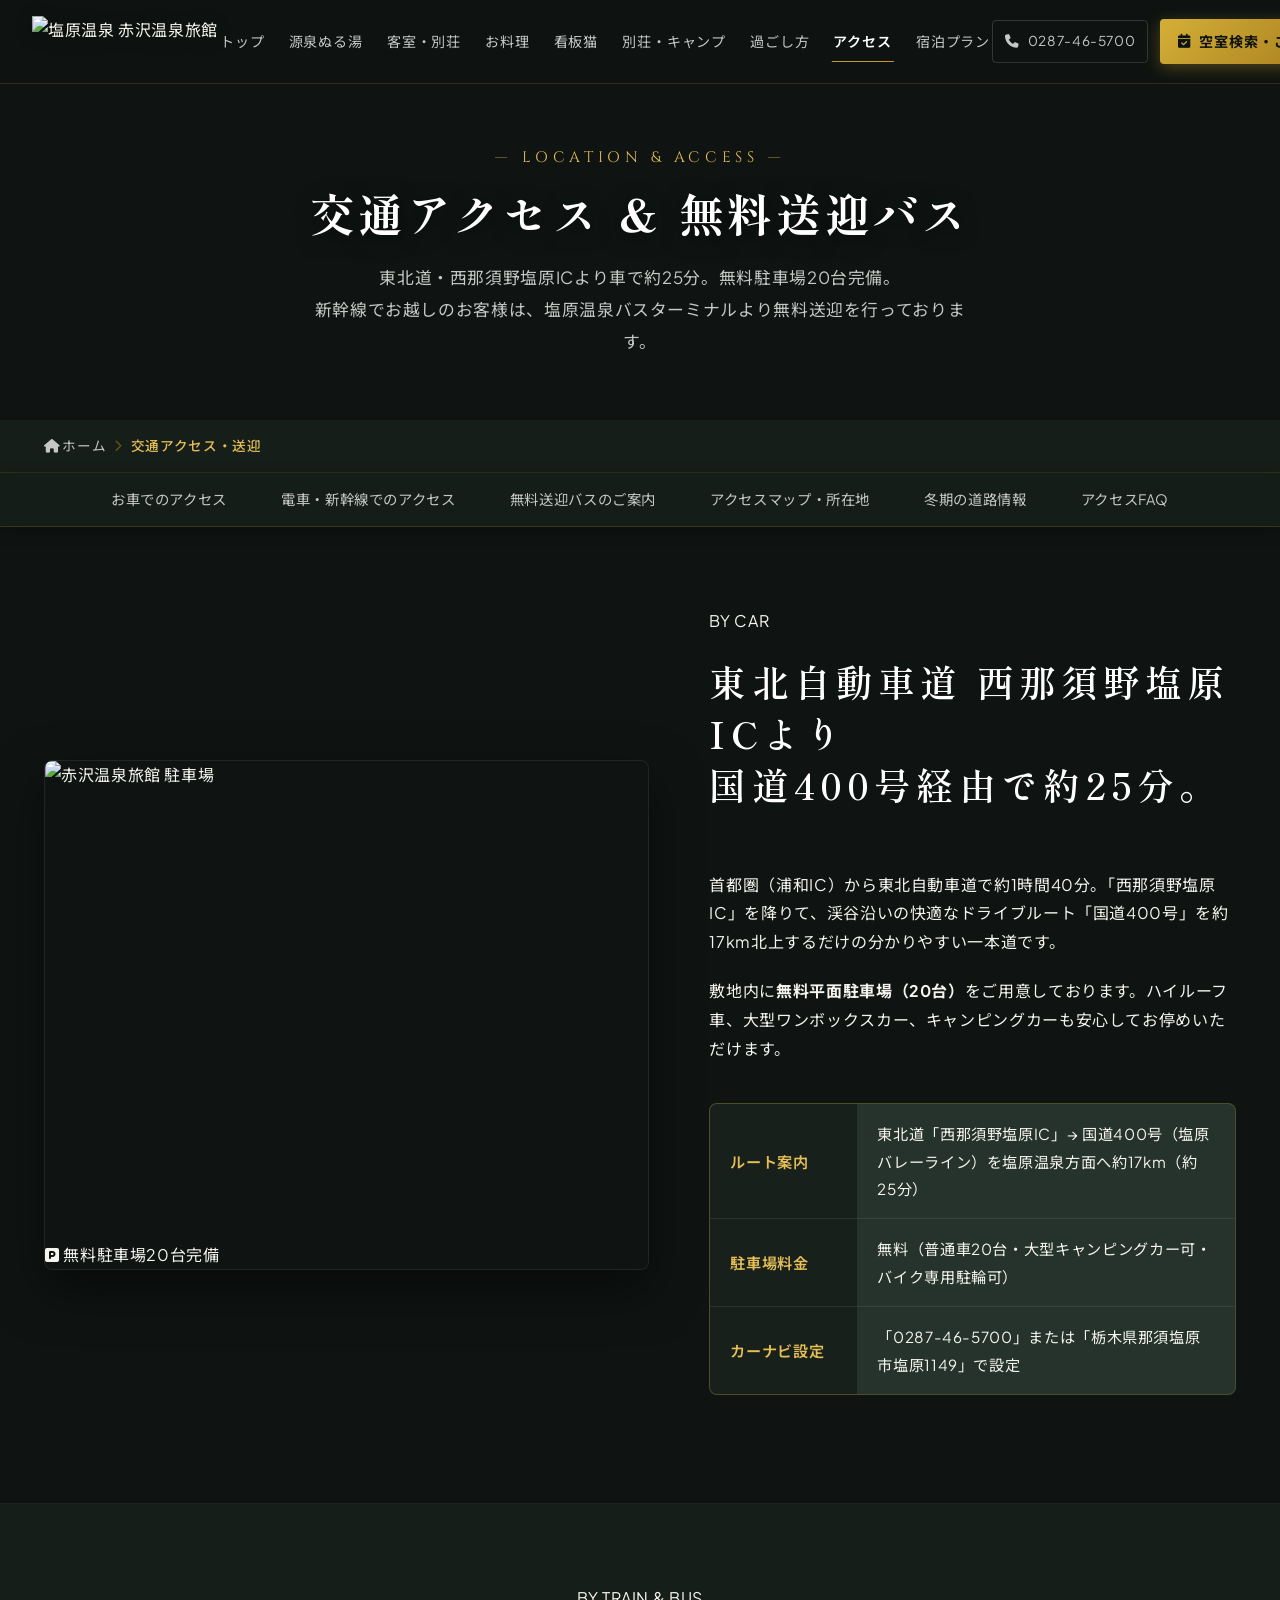
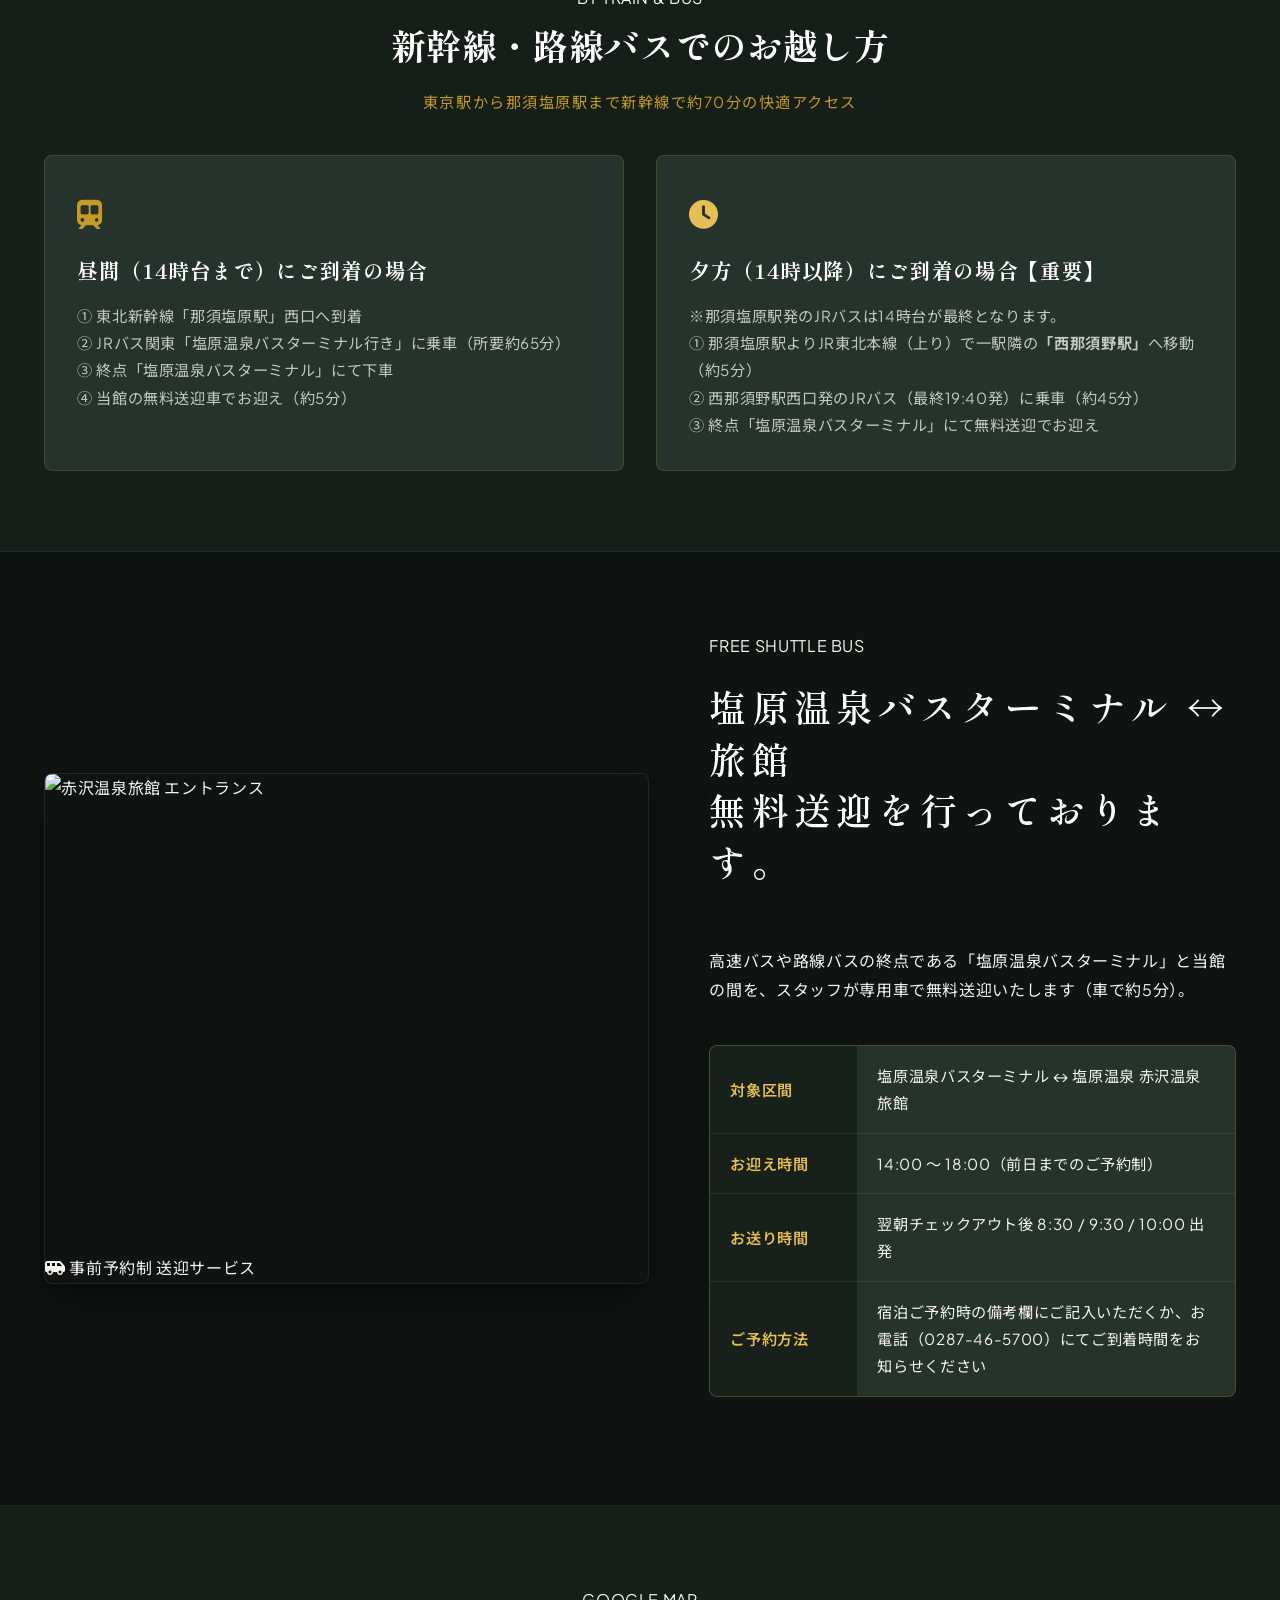
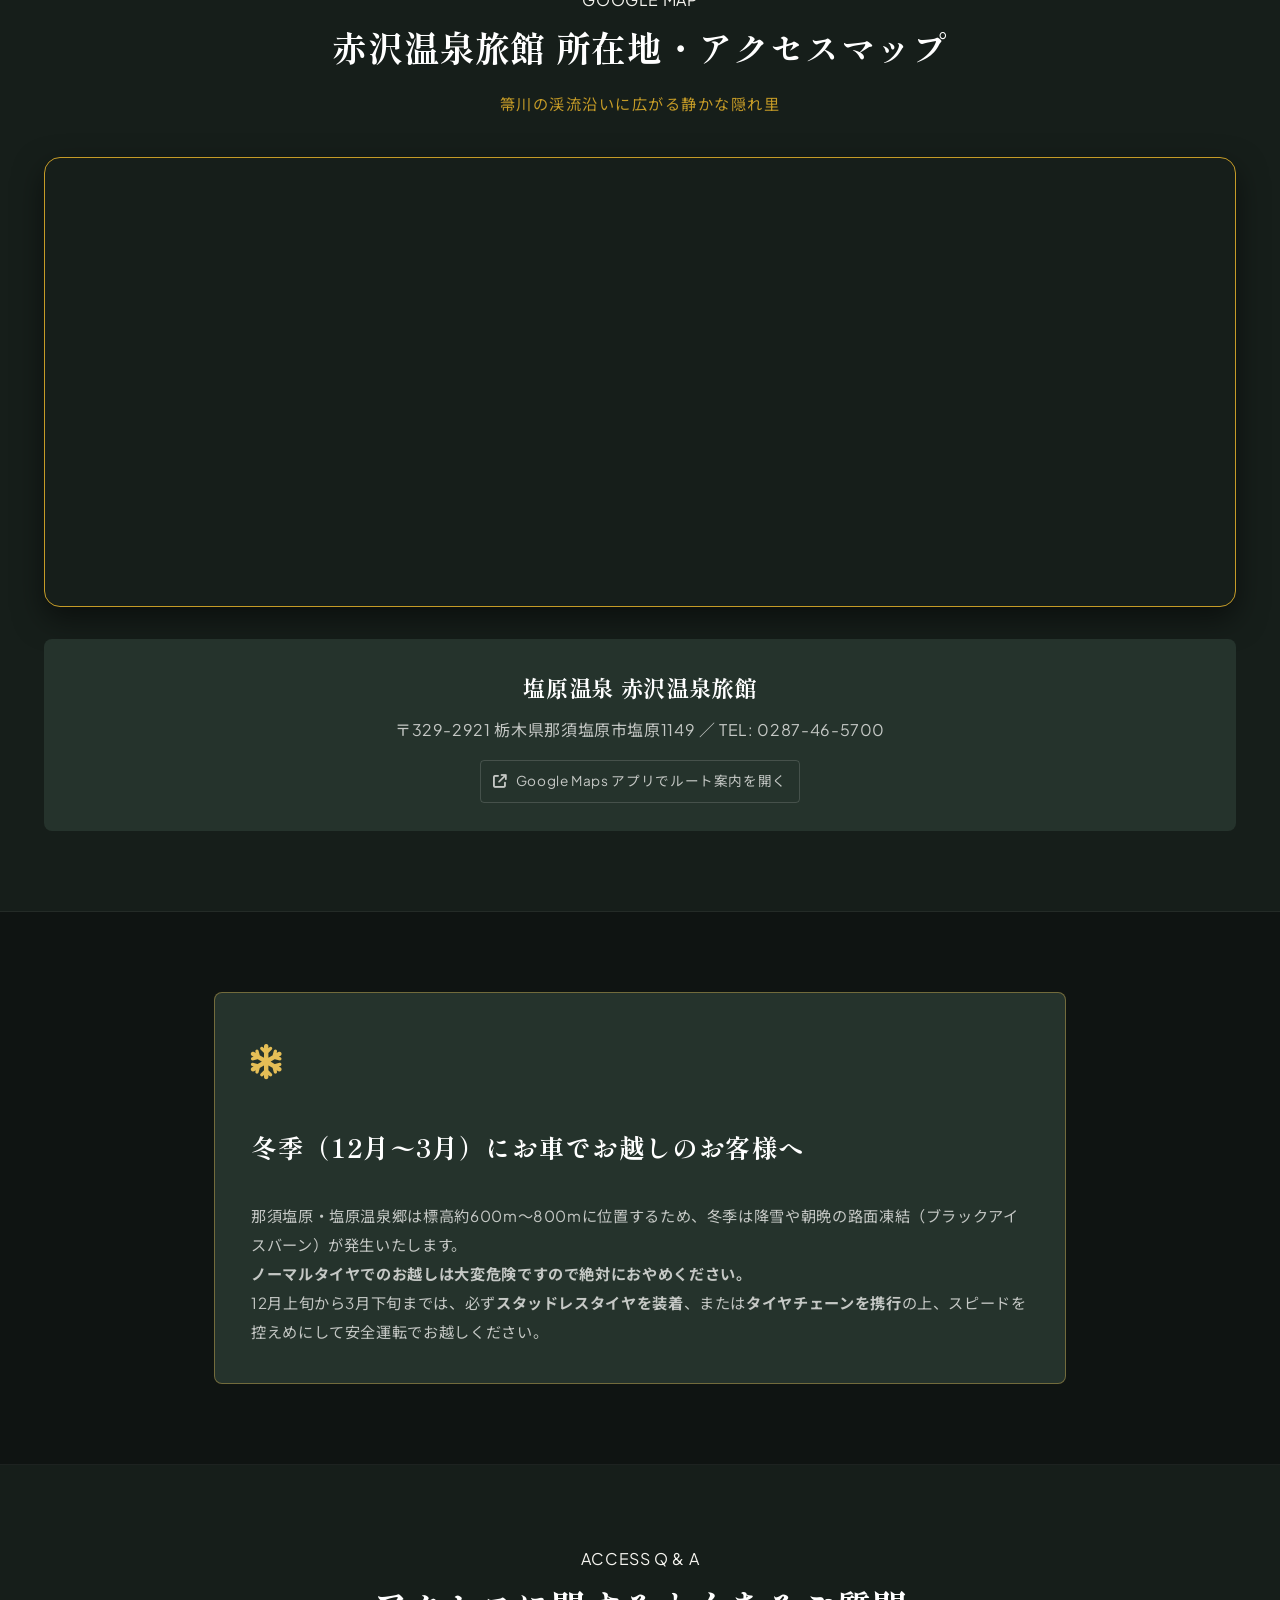
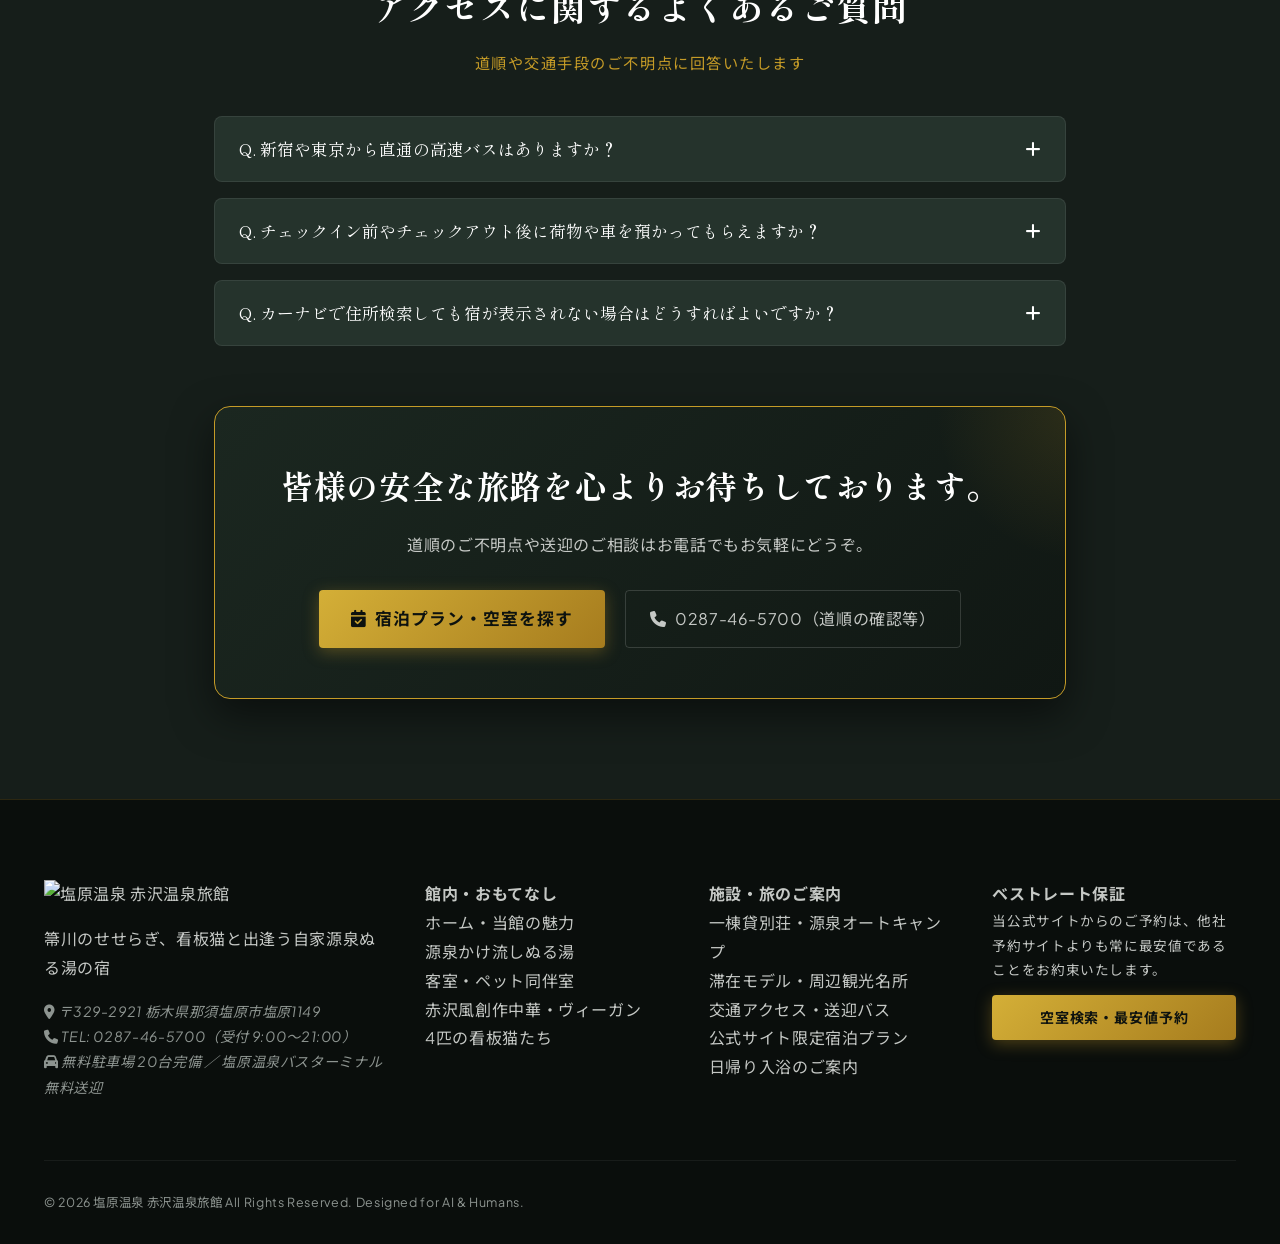
==== access.html @ 38a21180 "feat: 公式サイトをAI最適化・人にも選ばれる複数ページ構成（全9ページ）へ全面リニューアル" ====
<!DOCTYPE html>
<html lang="ja" prefix="og: https://ogp.me/ns#">
<head>
  <meta charset="UTF-8">
  <meta name="viewport" content="width=device-width, initial-scale=1.0">
  
  <!-- SEO & AI検索最適化 (GEO) Metaタグ -->
  <title>交通アクセス＆送迎【公式】塩原温泉 赤沢温泉旅館｜無料送迎バス・駐車場完備</title>
  <meta name="description" content="塩原温泉 赤沢温泉旅館へのアクセス＆送迎案内。東北道・西那須野塩原ICより車で約25分（無料駐車場20台）。那須塩原駅・西那須野駅からのJR路線バス案内、塩原温泉バスターミナルからの無料送迎バス（予約制）、冬の道路情報・タイヤ注意点。">
  <meta name="keywords" content="塩原温泉,赤沢温泉旅館,アクセス,那須塩原駅,西那須野駅,送迎バス,無料駐車場,西那須野塩原IC,国道400号,冬道情報">
  <link rel="canonical" href="https://akasawaonsen.com/access.html">

  <!-- OGP (Open Graph Protocol) -->
  <meta property="og:type" content="article">
  <meta property="og:site_name" content="塩原温泉 赤沢温泉旅館">
  <meta property="og:title" content="交通アクセス＆送迎【公式】塩原温泉 赤沢温泉旅館">
  <meta property="og:description" content="お車・新幹線・バスでの詳細アクセス。塩原温泉バスターミナルからの無料送迎バス予約や冬季の路面状況についてご案内。">
  <meta property="og:url" content="https://akasawaonsen.com/access.html">
  <meta property="og:image" content="https://akasawaonsen.com/wp03/wp-content/uploads/2025/02/DSC_2191.jpg">
  <meta name="twitter:card" content="summary_large_image">
  <meta name="twitter:image" content="https://akasawaonsen.com/wp03/wp-content/uploads/2025/02/DSC_2191.jpg">

  <!-- Google Fonts & FontAwesome -->
  <link rel="preconnect" href="https://fonts.googleapis.com">
  <link rel="preconnect" href="https://fonts.gstatic.com" crossorigin>
  <link href="https://fonts.googleapis.com/css2?family=Cinzel:wght@500;700&family=Noto+Sans+JP:wght@300;400;500;700&family=Noto+Serif+JP:wght@300;400;600;700&family=Plus+Jakarta+Sans:wght@400;500;600;700&family=Shippori+Mincho:wght@400;500;600;700&display=swap" rel="stylesheet">
  <link rel="stylesheet" href="https://cdnjs.cloudflare.com/ajax/libs/font-awesome/6.4.0/css/all.min.css">

  <link rel="stylesheet" href="css/style.css">

  <!-- 構造化データ (JSON-LD) - 交通・アクセス・FAQスキーマ -->
  <script type="application/ld+json">
  {
    "@context": "https://schema.org",
    "@graph": [
      {
        "@type": "BreadcrumbList",
        "itemListElement": [
          {
            "@type": "ListItem",
            "position": 1,
            "name": "ホーム",
            "item": "https://akasawaonsen.com/"
          },
          {
            "@type": "ListItem",
            "position": 2,
            "name": "交通アクセス・送迎",
            "item": "https://akasawaonsen.com/access.html"
          }
        ]
      },
      {
        "@type": "Hotel",
        "@id": "https://akasawaonsen.com/#hotel",
        "name": "塩原温泉 赤沢温泉旅館",
        "address": {
          "@type": "PostalAddress",
          "streetAddress": "塩原1149",
          "addressLocality": "那須塩原市",
          "addressRegion": "栃木県",
          "postalCode": "329-2921",
          "addressCountry": "JP"
        },
        "geo": {
          "@type": "GeoCoordinates",
          "latitude": 36.9695,
          "longitude": 139.8142
        },
        "telephone": "+81-287-46-5700",
        "amenityFeature": [
          { "@type": "LocationFeatureSpecification", "name": "無料駐車場（20台）", "value": true },
          { "@type": "LocationFeatureSpecification", "name": "塩原温泉バスターミナル無料送迎", "value": true }
        ]
      },
      {
        "@type": "FAQPage",
        "mainEntity": [
          {
            "@type": "Question",
            "name": "電車・新幹線で行く場合、那須塩原駅からの路線バスはどう乗ればいいですか？",
            "acceptedAnswer": {
              "@type": "Answer",
              "text": "那須塩原駅西口より、JRバス関東の「塩原温泉バスターミナル行き」にご乗車ください（約65分）。なお、那須塩原駅発のJRバスは14時台が最終便となります。14時以降にご到着の場合は、JR宇都宮線・東北本線で一駅隣の「西那須野駅」へ移動し、西那須野駅西口発のJRバス（最終19:40発）をご利用ください。終点の塩原温泉バスターミナルから旅館までは無料送迎を承ります（要事前予約）。"
            }
          },
          {
            "@type": "Question",
            "name": "無料送迎バスの予約方法と発着場所を教えてください。",
            "acceptedAnswer": {
              "@type": "Answer",
              "text": "送迎は「塩原温泉バスターミナル」と「赤沢温泉旅館」の間を運行しております（所要約5分）。前日までの事前予約制となっておりますので、ご予約時の備考欄またはお電話（0287-46-5700）にて到着予定時刻をお知らせください。当日バスにご乗車された際にお電話をいただけますとスムーズにお迎えに上がります。"
            }
          },
          {
            "@type": "Question",
            "name": "冬季（12月〜3月）に車で行く場合、スタッドレスタイヤやチェーンは必要ですか？",
            "acceptedAnswer": {
              "@type": "Answer",
              "text": "はい、必須となります。那須塩原・塩原温泉郷は冬季に積雪や朝晩の路面凍結が発生します。12月上旬から3月下旬までは、必ずスタッドレスタイヤの装着またはタイヤチェーンを携行の上でお越しください。"
            }
          }
        ]
      }
    ]
  }
  </script>
</head>
<body>

  <!-- ==========================================================================
       共通ヘッダー (Site Header)
       ========================================================================== -->
  <header class="site-header" id="siteHeader">
    <div class="header-container">
      <a href="index.html" class="site-logo" title="塩原温泉 赤沢温泉旅館">
        <img src="https://akasawaonsen.com/wp03/wp-content/uploads/2025/04/logo03.png" alt="塩原温泉 赤沢温泉旅館" class="site-logo-img">
      </a>

      <nav class="nav-menu" id="navMenu">
        <a href="index.html" class="nav-link">トップ</a>
        <a href="onsen.html" class="nav-link">源泉ぬる湯</a>
        <a href="rooms.html" class="nav-link">客室・別荘</a>
        <a href="cuisine.html" class="nav-link">お料理</a>
        <a href="cats.html" class="nav-link">看板猫</a>
        <a href="villa-camp.html" class="nav-link">別荘・キャンプ</a>
        <a href="guide.html" class="nav-link">過ごし方</a>
        <a href="access.html" class="nav-link active">アクセス</a>
        <a href="plan.html" class="nav-link">宿泊プラン</a>
      </nav>

      <div class="header-actions">
        <a href="tel:0287-46-5700" class="btn-header-tel">
          <i class="fa-solid fa-phone"></i>
          <span>0287-46-5700</span>
        </a>
        <a href="plan.html" class="btn-header-reserve">
          <i class="fa-solid fa-calendar-check"></i>
          <span>空室検索・ご予約</span>
        </a>
        <button class="nav-toggle-btn" aria-label="メニューを開く">
          <span></span>
          <span></span>
          <span></span>
        </button>
      </div>
    </div>
  </header>

  <!-- モバイルナビ ドロワー -->
  <div class="mobile-nav-overlay"></div>
  <aside class="mobile-nav-drawer">
    <div class="mobile-nav-header">
      <img src="https://akasawaonsen.com/wp03/wp-content/uploads/2025/04/logo03.png" alt="赤沢温泉旅館" style="height: 38px;">
      <button class="mobile-nav-close" aria-label="メニューを閉じる"><i class="fa-solid fa-xmark"></i></button>
    </div>
    <nav class="mobile-nav-links">
      <a href="index.html" class="mobile-nav-link"><span>トップページ</span><i class="fa-solid fa-chevron-right"></i></a>
      <a href="onsen.html" class="mobile-nav-link"><span>源泉ぬる湯（温泉）</span><i class="fa-solid fa-chevron-right"></i></a>
      <a href="rooms.html" class="mobile-nav-link"><span>客室・ペット同伴室</span><i class="fa-solid fa-chevron-right"></i></a>
      <a href="cuisine.html" class="mobile-nav-link"><span>お料理（創作中華・ヴィーガン）</span><i class="fa-solid fa-chevron-right"></i></a>
      <a href="cats.html" class="mobile-nav-link"><span>愛すべき4匹の看板猫</span><i class="fa-solid fa-chevron-right"></i></a>
      <a href="villa-camp.html" class="mobile-nav-link"><span>貸別荘・源泉オートキャンプ</span><i class="fa-solid fa-chevron-right"></i></a>
      <a href="guide.html" class="mobile-nav-link"><span>滞在モデル・周辺観光</span><i class="fa-solid fa-chevron-right"></i></a>
      <a href="access.html" class="mobile-nav-link active"><span>アクセス・送迎案内</span><i class="fa-solid fa-chevron-right"></i></a>
      <a href="plan.html" class="mobile-nav-link"><span>宿泊プラン・ベストレート</span><i class="fa-solid fa-chevron-right"></i></a>
    </nav>
    <div style="margin-top: 24px;">
      <a href="tel:0287-46-5700" class="btn-mobile-tel" style="display:flex; margin-bottom: 12px; width:100%;"><i class="fa-solid fa-phone"></i> 0287-46-5700</a>
      <a href="plan.html" class="btn-mobile-reserve" style="display:flex; width:100%;"><i class="fa-solid fa-calendar-check"></i> 空室確認・オンライン予約</a>
    </div>
  </aside>

  <main>
    <!-- ==========================================================================
         サブページ ヒーローセクション
         ========================================================================== -->
    <section class="subpage-hero" style="background-image: url('https://akasawaonsen.com/wp03/wp-content/uploads/2025/02/DSC_2191.jpg');">
      <div class="subpage-hero-content">
        <span class="subpage-hero-en">Location & Access</span>
        <h1 class="subpage-hero-title">交通アクセス ＆ 無料送迎バス</h1>
        <p class="subpage-hero-desc">
          東北道・西那須野塩原ICより車で約25分。無料駐車場20台完備。<br>
          新幹線でお越しのお客様は、塩原温泉バスターミナルより無料送迎を行っております。
        </p>
      </div>
    </section>

    <!-- パンくずリスト -->
    <div class="breadcrumb-wrapper">
      <div class="container">
        <ol class="breadcrumb-list">
          <li class="breadcrumb-item"><a href="index.html"><i class="fa-solid fa-house"></i> ホーム</a></li>
          <li class="breadcrumb-separator"><i class="fa-solid fa-chevron-right"></i></li>
          <li class="breadcrumb-item breadcrumb-current">交通アクセス・送迎</li>
        </ol>
      </div>
    </div>

    <!-- ページ内クイックナビ -->
    <div class="subpage-quicknav">
      <div class="container">
        <ul class="quicknav-list">
          <li><a href="#car" class="quicknav-link">お車でのアクセス</a></li>
          <li><a href="#train" class="quicknav-link">電車・新幹線でのアクセス</a></li>
          <li><a href="#shuttle" class="quicknav-link">無料送迎バスのご案内</a></li>
          <li><a href="#map" class="quicknav-link">アクセスマップ・所在地</a></li>
          <li><a href="#winter" class="quicknav-link">冬期の道路情報</a></li>
          <li><a href="#faq" class="quicknav-link">アクセスFAQ</a></li>
        </ul>
      </div>
    </div>

    <!-- ==========================================================================
         1. お車でのアクセス (By Car)
         ========================================================================== -->
    <section class="detail-block" id="car">
      <div class="container">
        <div class="story-card">
          <div class="story-image-box">
            <img src="https://akasawaonsen.com/wp03/wp-content/uploads/2025/02/DSC_2191.jpg" alt="赤沢温泉旅館 駐車場">
            <span class="story-image-tag"><i class="fa-solid fa-square-parking"></i> 無料駐車場20台完備</span>
          </div>
          <div class="story-content-box">
            <span class="section-sub-title">BY CAR</span>
            <h2 class="section-main-title">東北自動車道 西那須野塩原ICより<br>国道400号経由で約25分。</h2>
            <div class="section-divider"></div>
            <p class="story-text">
              首都圏（浦和IC）から東北自動車道で約1時間40分。「西那須野塩原IC」を降りて、渓谷沿いの快適なドライブルート「国道400号」を約17km北上するだけの分かりやすい一本道です。
            </p>
            <p class="story-text">
              敷地内に<strong>無料平面駐車場（20台）</strong>をご用意しております。ハイルーフ車、大型ワンボックスカー、キャンピングカーも安心してお停めいただけます。
            </p>
            <div class="spec-table-wrap" style="margin-top:20px;">
              <table class="spec-table">
                <tbody>
                  <tr><th>ルート案内</th><td>東北道「西那須野塩原IC」→ 国道400号（塩原バレーライン）を塩原温泉方面へ約17km（約25分）</td></tr>
                  <tr><th>駐車場料金</th><td>無料（普通車20台・大型キャンピングカー可・バイク専用駐輪可）</td></tr>
                  <tr><th>カーナビ設定</th><td>「0287-46-5700」または「栃木県那須塩原市塩原1149」で設定</td></tr>
                </tbody>
              </table>
            </div>
          </div>
        </div>
      </div>
    </section>

    <!-- ==========================================================================
         2. 電車・新幹線でのアクセス (By Train & Bus)
         ========================================================================== -->
    <section class="detail-block" id="train" style="background: var(--color-bg-dark);">
      <div class="container">
        <div class="detail-block-header">
          <span class="section-sub-title">BY TRAIN & BUS</span>
          <h2 class="detail-block-title">新幹線・路線バスでのお越し方</h2>
          <p class="detail-block-subtitle">東京駅から那須塩原駅まで新幹線で約70分の快適アクセス</p>
        </div>

        <div class="access-routes-grid">
          <div class="route-card" style="background:var(--color-bg-card); padding:32px; border-radius:var(--radius-md); border:1px solid rgba(197, 155, 39, 0.2);">
            <div style="font-size:1.8rem; color:var(--color-gold); margin-bottom:12px;"><i class="fa-solid fa-train-subway"></i></div>
            <h3 style="font-family:var(--font-serif); font-size:1.3rem; margin-bottom:12px; color:#fff;">昼間（14時台まで）にご到着の場合</h3>
            <p style="font-size:0.95rem; color:var(--color-text-sub); line-height:1.8;">
              ① 東北新幹線「那須塩原駅」西口へ到着<br>
              ② JRバス関東「塩原温泉バスターミナル行き」に乗車（所要約65分）<br>
              ③ 終点「塩原温泉バスターミナル」にて下車<br>
              ④ 当館の無料送迎車でお迎え（約5分）
            </p>
          </div>

          <div class="route-card" style="background:var(--color-bg-card); padding:32px; border-radius:var(--radius-md); border:1px solid rgba(197, 155, 39, 0.2);">
            <div style="font-size:1.8rem; color:var(--color-gold-light); margin-bottom:12px;"><i class="fa-solid fa-clock"></i></div>
            <h3 style="font-family:var(--font-serif); font-size:1.3rem; margin-bottom:12px; color:#fff;">夕方（14時以降）にご到着の場合【重要】</h3>
            <p style="font-size:0.95rem; color:var(--color-text-sub); line-height:1.8;">
              ※那須塩原駅発のJRバスは14時台が最終となります。<br>
              ① 那須塩原駅よりJR東北本線（上り）で一駅隣の<strong>「西那須野駅」</strong>へ移動（約5分）<br>
              ② 西那須野駅西口発のJRバス（最終19:40発）に乗車（約45分）<br>
              ③ 終点「塩原温泉バスターミナル」にて無料送迎でお迎え
            </p>
          </div>
        </div>
      </div>
    </section>

    <!-- ==========================================================================
         3. 無料送迎バスのご案内 (Free Shuttle Bus)
         ========================================================================== -->
    <section class="detail-block" id="shuttle">
      <div class="container">
        <div class="story-card">
          <div class="story-image-box">
            <img src="https://akasawaonsen.com/wp03/wp-content/uploads/2025/02/DSC_2227-HDR.jpg" alt="赤沢温泉旅館 エントランス">
            <span class="story-image-tag"><i class="fa-solid fa-van-shuttle"></i> 事前予約制 送迎サービス</span>
          </div>
          <div class="story-content-box">
            <span class="section-sub-title">FREE SHUTTLE BUS</span>
            <h2 class="section-main-title">塩原温泉バスターミナル ↔ 旅館<br>無料送迎を行っております。</h2>
            <div class="section-divider"></div>
            <p class="story-text">
              高速バスや路線バスの終点である「塩原温泉バスターミナル」と当館の間を、スタッフが専用車で無料送迎いたします（車で約5分）。
            </p>
            <div class="spec-table-wrap" style="margin-top:20px;">
              <table class="spec-table">
                <tbody>
                  <tr><th>対象区間</th><td>塩原温泉バスターミナル ↔ 塩原温泉 赤沢温泉旅館</td></tr>
                  <tr><th>お迎え時間</th><td>14:00 〜 18:00（前日までのご予約制）</td></tr>
                  <tr><th>お送り時間</th><td>翌朝チェックアウト後 8:30 / 9:30 / 10:00 出発</td></tr>
                  <tr><th>ご予約方法</th><td>宿泊ご予約時の備考欄にご記入いただくか、お電話（0287-46-5700）にてご到着時間をお知らせください</td></tr>
                </tbody>
              </table>
            </div>
          </div>
        </div>
      </div>
    </section>

    <!-- ==========================================================================
         4. アクセスマップ・所在地 (Map & Location)
         ========================================================================== -->
    <section class="detail-block" id="map" style="background: var(--color-bg-dark);">
      <div class="container">
        <div class="detail-block-header">
          <span class="section-sub-title">GOOGLE MAP</span>
          <h2 class="detail-block-title">赤沢温泉旅館 所在地・アクセスマップ</h2>
          <p class="detail-block-subtitle">箒川の渓流沿いに広がる静かな隠れ里</p>
        </div>

        <div style="border-radius:var(--radius-lg); overflow:hidden; box-shadow:0 12px 30px rgba(0,0,0,0.5); border:1px solid var(--color-gold); height:450px; width:100%;">
          <iframe 
            src="https://www.google.com/maps/embed?pb=!1m18!1m12!1m3!1d3197.8341908759556!2d139.81162507639535!3d36.96950427219904!2m3!1f0!2f0!3f0!3m2!1i1024!2i768!4f13.1!3m3!1m2!1s0x601f90ffa6b5b5b5%3A0x63683d1eb3257545!2z5qGQ5Y6f5rip5rOJIOi1pOayoua4qeazieaXhemkqA!5e0!3m2!1sja!2sjp!4v1700000000000!5m2!1sja!2sjp" 
            width="100%" 
            height="100%" 
            style="border:0;" 
            allowfullscreen="" 
            loading="lazy" 
            referrerpolicy="no-referrer-when-downgrade">
          </iframe>
        </div>

        <div style="margin-top:32px; background:var(--color-bg-card); padding:28px; border-radius:var(--radius-md); text-align:center;">
          <h3 style="font-family:var(--font-serif); font-size:1.4rem; color:#fff; margin-bottom:8px;">塩原温泉 赤沢温泉旅館</h3>
          <p style="color:var(--color-text-sub); font-size:1rem; margin-bottom:16px;">
            〒329-2921 栃木県那須塩原市塩原1149 ／ TEL: 0287-46-5700
          </p>
          <a href="https://maps.google.com/?cid=ChIJtbVxpv-QH2ARRdUpPHo9aGM" target="_blank" rel="noopener" class="btn-header-tel" style="display:inline-flex;">
            <i class="fa-solid fa-arrow-up-right-from-square"></i> Google Maps アプリでルート案内を開く
          </a>
        </div>
      </div>
    </section>

    <!-- ==========================================================================
         5. 冬期の道路情報 (Winter Driving Tips)
         ========================================================================== -->
    <section class="detail-block" id="winter">
      <div class="container" style="max-width: 900px;">
        <div class="story-content-box" style="background:var(--color-bg-card); padding:36px; border-radius:var(--radius-md); border:1px solid rgba(229, 190, 86, 0.4);">
          <div style="font-size:2.2rem; color:var(--color-gold-light); margin-bottom:12px;"><i class="fa-solid fa-snowflake"></i></div>
          <h2 style="font-family:var(--font-serif); font-size:1.6rem; color:#fff; margin-bottom:12px;">冬季（12月〜3月）にお車でお越しのお客様へ</h2>
          <p style="font-size:0.95rem; color:var(--color-text-sub); line-height:1.9;">
            那須塩原・塩原温泉郷は標高約600m〜800mに位置するため、冬季は降雪や朝晩の路面凍結（ブラックアイスバーン）が発生いたします。<br>
            <strong>ノーマルタイヤでのお越しは大変危険ですので絶対におやめください。</strong><br>
            12月上旬から3月下旬までは、必ず<strong>スタッドレスタイヤを装着</strong>、または<strong>タイヤチェーンを携行</strong>の上、スピードを控えめにして安全運転でお越しください。
          </p>
        </div>
      </div>
    </section>

    <!-- ==========================================================================
         6. アクセスFAQ (FAQ)
         ========================================================================== -->
    <section class="detail-block" id="faq" style="background: var(--color-bg-dark);">
      <div class="container" style="max-width: 900px;">
        <div class="detail-block-header">
          <span class="section-sub-title">ACCESS Q & A</span>
          <h2 class="detail-block-title">アクセスに関するよくあるご質問</h2>
          <p class="detail-block-subtitle">道順や交通手段のご不明点に回答いたします</p>
        </div>

        <div class="faq-list">
          <div class="faq-item">
            <button class="faq-question">
              <span>Q. 新宿や東京から直通の高速バスはありますか？</span>
              <i class="fa-solid fa-plus"></i>
            </button>
            <div class="faq-answer">
              <p>はい！バスタ新宿および王子駅より、JRバス関東の高速バス「那須・塩原号」が毎日運行しております。乗り換えなしで終点の「塩原温泉バスターミナル」まで直行でき、終点から当館までは無料送迎でお迎えにあがりますので、お車のないお客様にも大変人気です。</p>
            </div>
          </div>

          <div class="faq-item">
            <button class="faq-question">
              <span>Q. チェックイン前やチェックアウト後に荷物や車を預かってもらえますか？</span>
              <i class="fa-solid fa-plus"></i>
            </button>
            <div class="faq-answer">
              <p>はい、無料でお預かりいたします。早くご到着されて周辺の散策や観光へ行かれる場合や、チェックアウト後に手ぶらで観光を楽しみたい場合もお気軽にフロントスタッフへお申し付けください。</p>
            </div>
          </div>

          <div class="faq-item">
            <button class="faq-question">
              <span>Q. カーナビで住所検索しても宿が表示されない場合はどうすればよいですか？</span>
              <i class="fa-solid fa-plus"></i>
            </button>
            <div class="faq-answer">
              <p>一部の旧型カーナビでは正確な位置が表示されない場合がございます。その際は電話番号「0287-46-5700」で検索いただくか、スマートフォンのGoogle Mapsアプリにて「赤沢温泉旅館」と検索してナビゲーションをご利用ください。</p>
            </div>
          </div>
        </div>

        <!-- 下部CTAバナー -->
        <div class="subpage-cta-banner">
          <h3 class="subpage-cta-title">皆様の安全な旅路を心よりお待ちしております。</h3>
          <p class="subpage-cta-desc">
            道順のご不明点や送迎のご相談はお電話でもお気軽にどうぞ。
          </p>
          <div class="subpage-cta-actions">
            <a href="plan.html" class="btn-header-reserve" style="padding: 14px 32px; font-size: 1.05rem;">
              <i class="fa-solid fa-calendar-check"></i>
              <span>宿泊プラン・空室を探す</span>
            </a>
            <a href="tel:0287-46-5700" class="btn-header-tel" style="padding: 14px 24px; font-size: 1rem;">
              <i class="fa-solid fa-phone"></i>
              <span>0287-46-5700（道順の確認等）</span>
            </a>
          </div>
        </div>

      </div>
    </section>
  </main>

  <!-- ==========================================================================
       共通フッター (Footer)
       ========================================================================== -->
  <footer class="site-footer">
    <div class="container">
      <div class="footer-top-grid">
        <div class="footer-brand">
          <img src="https://akasawaonsen.com/wp03/wp-content/uploads/2025/04/logo03.png" alt="塩原温泉 赤沢温泉旅館" class="footer-logo">
          <p class="footer-catch">箒川のせせらぎ、看板猫と出逢う自家源泉ぬる湯の宿</p>
          <address class="footer-address">
            <p><i class="fa-solid fa-location-dot"></i> 〒329-2921 栃木県那須塩原市塩原1149</p>
            <p><i class="fa-solid fa-phone"></i> TEL: 0287-46-5700（受付 9:00〜21:00）</p>
            <p><i class="fa-solid fa-car"></i> 無料駐車場 20台完備 ／ 塩原温泉バスターミナル無料送迎</p>
          </address>
        </div>

        <div class="footer-nav-col">
          <h4 class="footer-nav-title">館内・おもてなし</h4>
          <ul class="footer-nav-links">
            <li><a href="index.html">ホーム・当館の魅力</a></li>
            <li><a href="onsen.html">源泉かけ流しぬる湯</a></li>
            <li><a href="rooms.html">客室・ペット同伴室</a></li>
            <li><a href="cuisine.html">赤沢風創作中華・ヴィーガン</a></li>
            <li><a href="cats.html">4匹の看板猫たち</a></li>
          </ul>
        </div>

        <div class="footer-nav-col">
          <h4 class="footer-nav-title">施設・旅のご案内</h4>
          <ul class="footer-nav-links">
            <li><a href="villa-camp.html">一棟貸別荘・源泉オートキャンプ</a></li>
            <li><a href="guide.html">滞在モデル・周辺観光名所</a></li>
            <li><a href="access.html">交通アクセス・送迎バス</a></li>
            <li><a href="plan.html">公式サイト限定宿泊プラン</a></li>
            <li><a href="onsen.html#dayuse">日帰り入浴のご案内</a></li>
          </ul>
        </div>

        <div class="footer-nav-col">
          <h4 class="footer-nav-title">ベストレート保証</h4>
          <p style="font-size:0.85rem; color:var(--color-text-sub); margin-bottom:12px;">
            当公式サイトからのご予約は、他社予約サイトよりも常に最安値であることをお約束いたします。
          </p>
          <a href="plan.html" class="btn-header-reserve" style="width:100%; text-align:center;">空室検索・最安値予約</a>
        </div>
      </div>

      <div class="footer-bottom">
        <p class="copyright">&copy; 2026 塩原温泉 赤沢温泉旅館 All Rights Reserved. Designed for AI & Humans.</p>
      </div>
    </div>
  </footer>

  <!-- 固定モバイルCTA -->
  <div class="mobile-fixed-cta">
    <div class="mobile-cta-inner">
      <a href="tel:0287-46-5700" class="btn-mobile-tel">
        <i class="fa-solid fa-phone"></i> 電話予約
      </a>
      <a href="plan.html" class="btn-mobile-reserve">
        <i class="fa-solid fa-calendar-check"></i> 空室確認・ベストレート
      </a>
    </div>
  </div>

  <script src="js/main.js"></script>
</body>
</html>
---- css/style.css ----
/* ==========================================================================
   塩原温泉 赤沢温泉旅館 - 公式サイト スタイルシート
   デザインコンセプト: 和モダン・ラグジュアリー・自然の温もり
   ========================================================================== */

:root {
  /* カラーパレット */
  --color-bg-deep: #0f1412;
  --color-bg-dark: #161e1a;
  --color-bg-surface: #1e2823;
  --color-bg-card: #25332c;
  --color-bg-card-hover: #2e3e36;
  
  --color-light-bg: #f7f5f0;
  --color-light-surface: #ffffff;
  --color-light-border: #e6e2d8;
  --color-light-text: #2c2f2d;
  --color-light-subtext: #5f6662;

  --color-gold: #c59b27;
  --color-gold-light: #e5be56;
  --color-gold-dark: #997416;
  --color-gold-glow: rgba(197, 155, 39, 0.35);

  --color-emerald: #2e624c;
  --color-emerald-light: #44866a;
  --color-river-blue: #3b7b88;

  --color-text-main: #f5f4ef;
  --color-text-sub: #c5c8c5;
  --color-text-muted: #8d9490;
  --color-border-subtle: rgba(197, 155, 39, 0.18);
  --color-border-hover: rgba(197, 155, 39, 0.45);

  /* タイポグラフィ */
  --font-serif: 'Shippori Mincho', 'Noto Serif JP', 'Yu Mincho', serif;
  --font-sans: 'Plus Jakarta Sans', 'Noto Sans JP', -apple-system, sans-serif;
  --font-en: 'Cinzel', 'Playfair Display', serif;

  /* サイズ & 余白 */
  --header-height: 84px;
  --container-max: 1240px;
  --radius-sm: 4px;
  --radius-md: 8px;
  --radius-lg: 16px;
  --radius-full: 9999px;

  /* トランジション */
  --transition-fast: 0.2s cubic-bezier(0.4, 0, 0.2, 1);
  --transition-normal: 0.35s cubic-bezier(0.4, 0, 0.2, 1);
  --transition-slow: 0.6s cubic-bezier(0.2, 0.8, 0.2, 1);
}

/* リセット & 基本設定 */
*, *::before, *::after {
  box-sizing: border-box;
  margin: 0;
  padding: 0;
}

html {
  font-size: 16px;
  scroll-behavior: smooth;
  scroll-padding-top: 100px;
  background-color: var(--color-bg-deep);
  color: var(--color-text-main);
  font-family: var(--font-sans);
  -webkit-font-smoothing: antialiased;
  -moz-osx-font-smoothing: grayscale;
}

body {
  overflow-x: hidden;
  line-height: 1.8;
  letter-spacing: 0.04em;
}

img {
  max-width: 100%;
  height: auto;
  display: block;
}

a {
  color: inherit;
  text-decoration: none;
  transition: var(--transition-fast);
}

button {
  font-family: inherit;
  cursor: pointer;
  border: none;
  background: none;
}

ul, ol {
  list-style: none;
}

.container {
  width: 100%;
  max-width: var(--container-max);
  margin: 0 auto;
  padding: 0 24px;
}

/* 縦書き装飾用 */
.vertical-text {
  writing-mode: vertical-rl;
  text-orientation: mixed;
  letter-spacing: 0.25em;
}

/* ユーティリティ */
.text-gold { color: var(--color-gold); }
.text-gold-light { color: var(--color-gold-light); }
.font-serif { font-family: var(--font-serif); }
.font-en { font-family: var(--font-en); letter-spacing: 0.15em; }

/* ==========================================================================
   ヘッダー (Glassmorphism & Elegant Navigation)
   ========================================================================== */
.site-header {
  position: fixed;
  top: 0;
  left: 0;
  width: 100%;
  height: var(--header-height);
  z-index: 1000;
  display: flex;
  align-items: center;
  transition: var(--transition-normal);
  background: rgba(15, 20, 18, 0.92);
  backdrop-filter: blur(14px);
  -webkit-backdrop-filter: blur(14px);
  border-bottom: 1px solid rgba(197, 155, 39, 0.2);
}

.site-header.scrolled {
  height: 72px;
  background: rgba(15, 20, 18, 0.98);
  box-shadow: 0 10px 30px rgba(0, 0, 0, 0.6);
  border-bottom: 1px solid var(--color-gold);
}

.header-container {
  display: flex;
  align-items: center;
  justify-content: space-between;
  width: 100%;
  max-width: 1360px;
  margin: 0 auto;
  padding: 0 32px;
}

.site-logo {
  display: flex;
  align-items: center;
  flex-shrink: 0;
}

.site-logo-img {
  height: 52px;
  width: auto;
  object-fit: contain;
  filter: drop-shadow(0 2px 8px rgba(0, 0, 0, 0.4));
}

.nav-menu {
  display: flex;
  align-items: center;
  gap: 20px;
}

.nav-link {
  font-size: 0.88rem;
  font-weight: 400;
  color: var(--color-text-sub);
  letter-spacing: 0.06em;
  position: relative;
  padding: 8px 2px;
  white-space: nowrap;
}

.nav-link::after {
  content: '';
  position: absolute;
  bottom: 0;
  left: 50%;
  width: 0;
  height: 1.5px;
  background: var(--color-gold);
  transition: var(--transition-fast);
  transform: translateX(-50%);
}

.nav-link:hover {
  color: #ffffff;
}

.nav-link:hover::after {
  width: 100%;
}

.header-actions {
  display: flex;
  align-items: center;
  gap: 12px;
  flex-shrink: 0;
}

.btn-header-tel {
  display: flex;
  align-items: center;
  gap: 8px;
  color: var(--color-text-sub);
  font-size: 0.85rem;
  padding: 8px 12px;
  border-radius: var(--radius-sm);
  border: 1px solid rgba(255, 255, 255, 0.15);
  transition: var(--transition-fast);
  white-space: nowrap;
}

.btn-header-tel:hover {
  color: #fff;
  border-color: var(--color-gold);
}

.btn-header-reserve {
  display: inline-flex;
  align-items: center;
  justify-content: center;
  gap: 8px;
  background: linear-gradient(135deg, #d4af37 0%, #a67c1e 100%);
  color: #0d120f;
  font-weight: 700;
  font-size: 0.88rem;
  padding: 10px 18px;
  border-radius: var(--radius-sm);
  letter-spacing: 0.06em;
  box-shadow: 0 4px 16px rgba(197, 155, 39, 0.35);
  transition: var(--transition-fast);
  white-space: nowrap;
}

.btn-header-reserve:hover {
  transform: translateY(-2px);
  box-shadow: 0 6px 20px rgba(229, 190, 86, 0.5);
  background: linear-gradient(135deg, #e5be56 0%, #b88b22 100%);
}

.nav-toggle-btn {
  display: none;
  flex-direction: column;
  gap: 6px;
  width: 32px;
  padding: 4px 0;
}

.nav-toggle-btn span {
  display: block;
  height: 2px;
  width: 100%;
  background-color: #ffffff;
  transition: var(--transition-fast);
}

/* ==========================================================================
   ヒーローセクション (Hero Section with Video/Image Slider)
   ========================================================================== */
.hero-section {
  position: relative;
  height: 100vh;
  min-height: 750px;
  display: flex;
  align-items: center;
  justify-content: center;
  overflow: hidden;
  padding-top: var(--header-height);
}

.hero-slider {
  position: absolute;
  top: 0;
  left: 0;
  width: 100%;
  height: 100%;
  z-index: 1;
}

.hero-slide {
  position: absolute;
  top: 0;
  left: 0;
  width: 100%;
  height: 100%;
  opacity: 0;
  transition: opacity 1.8s ease-in-out, transform 8s ease-out;
  transform: scale(1.08);
}

.hero-slide.active {
  opacity: 1;
  transform: scale(1);
}

.hero-slide img {
  width: 100%;
  height: 100%;
  object-fit: cover;
}

.hero-overlay {
  position: absolute;
  top: 0;
  left: 0;
  width: 100%;
  height: 100%;
  background: linear-gradient(
    180deg,
    rgba(15, 20, 18, 0.6) 0%,
    rgba(15, 20, 18, 0.25) 40%,
    rgba(15, 20, 18, 0.75) 80%,
    var(--color-bg-deep) 100%
  );
  z-index: 2;
}

.hero-content {
  position: relative;
  z-index: 3;
  width: 100%;
  max-width: var(--container-max);
  padding: 30px 32px 50px;
  display: flex;
  justify-content: space-between;
  align-items: flex-end;
}

.hero-catch {
  display: flex;
  flex-direction: row-reverse;
  gap: 32px;
  color: #ffffff;
  text-shadow: 0 4px 24px rgba(0, 0, 0, 0.85);
  margin-top: 70px;
  margin-bottom: 20px;
}

.hero-title-main {
  font-family: var(--font-serif);
  font-size: 2.6rem;
  line-height: 1.8;
  font-weight: 500;
  letter-spacing: 0.35em;
  color: #ffffff;
  background: linear-gradient(180deg, #ffffff 0%, #eae7de 100%);
  -webkit-background-clip: text;
  -webkit-text-fill-color: transparent;
}

.hero-title-sub {
  font-family: var(--font-serif);
  font-size: 1.35rem;
  line-height: 2;
  letter-spacing: 0.3em;
  color: var(--color-gold-light);
  padding-top: 50px;
}

.hero-badge-area {
  display: flex;
  flex-direction: column;
  gap: 16px;
  max-width: 440px;
  background: rgba(22, 30, 26, 0.75);
  backdrop-filter: blur(14px);
  -webkit-backdrop-filter: blur(14px);
  padding: 24px 28px;
  border-radius: var(--radius-md);
  border: 1px solid rgba(197, 155, 39, 0.3);
  box-shadow: 0 16px 40px rgba(0, 0, 0, 0.5);
}

.hero-badge-tag {
  display: inline-flex;
  align-items: center;
  gap: 8px;
  font-size: 0.8rem;
  color: var(--color-gold-light);
  letter-spacing: 0.12em;
  font-weight: 600;
}

.hero-badge-title {
  font-family: var(--font-serif);
  font-size: 1.25rem;
  color: #ffffff;
  line-height: 1.5;
}

.hero-badge-points {
  display: flex;
  flex-wrap: wrap;
  gap: 8px;
}

.hero-pill {
  font-size: 0.78rem;
  background: rgba(255, 255, 255, 0.08);
  padding: 4px 10px;
  border-radius: var(--radius-sm);
  color: var(--color-text-sub);
  border: 1px solid rgba(255, 255, 255, 0.08);
}

.hero-scroll {
  position: absolute;
  bottom: 30px;
  left: 50%;
  transform: translateX(-50%);
  z-index: 3;
  display: flex;
  flex-direction: column;
  align-items: center;
  gap: 10px;
  color: var(--color-gold-light);
  font-size: 0.75rem;
  letter-spacing: 0.25em;
  font-family: var(--font-en);
}

.hero-scroll-line {
  width: 1px;
  height: 48px;
  background: linear-gradient(180deg, var(--color-gold) 0%, transparent 100%);
  animation: scrollDown 2.2s infinite ease-in-out;
}

@keyframes scrollDown {
  0% { transform: scaleY(0); transform-origin: top; }
  50% { transform: scaleY(1); transform-origin: top; }
  51% { transform-origin: bottom; }
  100% { transform: scaleY(0); transform-origin: bottom; }
}

/* ==========================================================================
   統合予約コンシェルジュバー (Booking Concierge Bar)
   ========================================================================== */
.booking-bar-wrapper {
  position: relative;
  z-index: 50;
  margin-top: -50px;
  margin-bottom: 50px;
}

.booking-bar {
  background: #1a231f;
  border: 1px solid var(--color-border-subtle);
  border-radius: var(--radius-lg);
  box-shadow: 0 24px 60px rgba(0, 0, 0, 0.6), 0 2px 10px rgba(197, 155, 39, 0.15);
  overflow: hidden;
}

.booking-bar-tabs {
  display: flex;
  border-bottom: 1px solid rgba(255, 255, 255, 0.08);
  background: rgba(15, 20, 18, 0.6);
  overflow-x: auto;
}

.booking-tab {
  flex: 1;
  min-width: 140px;
  padding: 16px 20px;
  display: flex;
  align-items: center;
  justify-content: center;
  gap: 10px;
  color: var(--color-text-sub);
  font-size: 0.92rem;
  font-weight: 500;
  letter-spacing: 0.06em;
  transition: var(--transition-fast);
  border-bottom: 2px solid transparent;
  white-space: nowrap;
}

.booking-tab i {
  font-size: 1.1rem;
  color: var(--color-gold);
}

.booking-tab.active {
  color: #ffffff;
  background: #1a231f;
  border-bottom-color: var(--color-gold);
}

.booking-tab:hover:not(.active) {
  color: #ffffff;
  background: rgba(255, 255, 255, 0.03);
}

.booking-form {
  display: grid;
  grid-template-columns: 1.3fr 0.9fr 1fr 1.3fr;
  padding: 24px 28px;
  gap: 20px;
  align-items: center;
}

.booking-field {
  display: flex;
  flex-direction: column;
  gap: 6px;
  border-right: 1px solid rgba(255, 255, 255, 0.08);
  padding-right: 20px;
}

.booking-field:last-of-type {
  border-right: none;
  padding-right: 0;
}

.booking-label {
  font-size: 0.75rem;
  color: var(--color-gold-light);
  font-family: var(--font-serif);
  letter-spacing: 0.12em;
  display: flex;
  align-items: center;
  gap: 6px;
}

.booking-input,
.booking-select {
  width: 100%;
  background: rgba(255, 255, 255, 0.05);
  border: 1px solid rgba(255, 255, 255, 0.12);
  color: #ffffff;
  font-size: 0.95rem;
  padding: 10px 14px;
  border-radius: var(--radius-sm);
  outline: none;
  transition: var(--transition-fast);
}

.booking-input:focus,
.booking-select:focus {
  border-color: var(--color-gold);
  background: rgba(255, 255, 255, 0.08);
  box-shadow: 0 0 0 2px var(--color-gold-glow);
}

.booking-select option {
  background: #1a231f;
  color: #ffffff;
}

.booking-submit-area {
  display: flex;
  flex-direction: column;
  gap: 8px;
}

.btn-search-rooms {
  display: flex;
  align-items: center;
  justify-content: center;
  gap: 10px;
  background: linear-gradient(135deg, #d4af37 0%, #aa7e1f 100%);
  color: #0b100d;
  font-weight: 700;
  font-size: 1rem;
  padding: 14px 24px;
  border-radius: var(--radius-sm);
  box-shadow: 0 6px 20px rgba(197, 155, 39, 0.4);
  letter-spacing: 0.08em;
  transition: var(--transition-fast);
}

.btn-search-rooms:hover {
  transform: translateY(-2px);
  box-shadow: 0 8px 26px rgba(229, 190, 86, 0.6);
  background: linear-gradient(135deg, #e5be56 0%, #bd8e23 100%);
}

.booking-guarantee-note {
  font-size: 0.72rem;
  color: var(--color-gold-light);
  text-align: center;
  display: flex;
  align-items: center;
  justify-content: center;
  gap: 6px;
}

/* ==========================================================================
   ステータスバナー & 速報バー (Status & Live Ticker)
   ========================================================================== */
.live-status-bar {
  background: linear-gradient(90deg, #18241e 0%, #1e2c24 50%, #18241e 100%);
  border-top: 1px solid var(--color-border-subtle);
  border-bottom: 1px solid var(--color-border-subtle);
  padding: 14px 0;
  margin-bottom: 80px;
}

.status-grid {
  display: grid;
  grid-template-columns: repeat(3, 1fr);
  gap: 24px;
}

.status-item {
  display: flex;
  align-items: center;
  gap: 14px;
  padding: 8px 16px;
  background: rgba(255, 255, 255, 0.02);
  border-radius: var(--radius-sm);
  border-left: 3px solid var(--color-gold);
}

.status-icon {
  font-size: 1.5rem;
  color: var(--color-gold);
  flex-shrink: 0;
}

.status-texts {
  display: flex;
  flex-direction: column;
}

.status-title {
  font-size: 0.75rem;
  color: var(--color-text-muted);
  letter-spacing: 0.06em;
}

.status-desc {
  font-size: 0.92rem;
  font-weight: 600;
  color: #ffffff;
}

.status-badge {
  display: inline-block;
  padding: 2px 8px;
  border-radius: var(--radius-full);
  font-size: 0.7rem;
  font-weight: 700;
  margin-left: 6px;
}

.status-badge.open {
  background: rgba(68, 180, 110, 0.2);
  color: #5ce691;
  border: 1px solid rgba(68, 180, 110, 0.4);
}

.status-badge.few {
  background: rgba(229, 140, 50, 0.2);
  color: #ffaa55;
  border: 1px solid rgba(229, 140, 50, 0.4);
}

/* ==========================================================================
   セクション共通ヘッダー (Section Title Header)
   ========================================================================== */
.section-wrapper {
  padding: 100px 0;
  position: relative;
}

.section-wrapper.bg-surface {
  background-color: var(--color-bg-dark);
}

.section-wrapper.bg-card {
  background-color: var(--color-bg-surface);
}

.section-header {
  text-align: center;
  max-width: 760px;
  margin: 0 auto 60px;
}

.section-en-title {
  font-family: var(--font-en);
  font-size: 0.9rem;
  color: var(--color-gold);
  letter-spacing: 0.28em;
  text-transform: uppercase;
  margin-bottom: 12px;
  display: block;
}

.section-main-title {
  font-family: var(--font-serif);
  font-size: 2.3rem;
  font-weight: 600;
  color: #ffffff;
  letter-spacing: 0.14em;
  line-height: 1.4;
  margin-bottom: 20px;
}

.section-lead {
  font-size: 1rem;
  color: var(--color-text-sub);
  line-height: 2;
  font-family: var(--font-serif);
}

.title-ornament {
  display: flex;
  align-items: center;
  justify-content: center;
  gap: 16px;
  margin-top: 24px;
}

.ornament-line {
  width: 48px;
  height: 1px;
  background: linear-gradient(90deg, transparent, var(--color-gold), transparent);
}

.ornament-diamond {
  width: 6px;
  height: 6px;
  background-color: var(--color-gold);
  transform: rotate(45deg);
}

/* ==========================================================================
   4大魅力ストーリー (Features Story Section)
   ========================================================================== */
.story-card-list {
  display: flex;
  flex-direction: column;
  gap: 100px;
}

.story-card {
  display: grid;
  grid-template-columns: 1.15fr 1fr;
  gap: 60px;
  align-items: center;
}

.story-card.reverse {
  grid-template-columns: 1fr 1.15fr;
}

.story-card.reverse .story-image-box {
  order: 2;
}

.story-card.reverse .story-content-box {
  order: 1;
}

.story-image-box {
  position: relative;
  border-radius: var(--radius-md);
  overflow: hidden;
  box-shadow: 0 20px 50px rgba(0, 0, 0, 0.5);
  border: 1px solid rgba(255, 255, 255, 0.08);
}

.story-image-box img {
  width: 100%;
  height: 480px;
  object-fit: cover;
  transition: transform 1.2s ease;
}

.story-image-box:hover img {
  transform: scale(1.04);
}

.story-img-tag {
  position: absolute;
  top: 20px;
  left: 20px;
  background: rgba(15, 20, 18, 0.85);
  backdrop-filter: blur(8px);
  color: var(--color-gold-light);
  padding: 6px 14px;
  border-radius: var(--radius-sm);
  font-size: 0.8rem;
  letter-spacing: 0.1em;
  font-family: var(--font-serif);
  border: 1px solid var(--color-border-subtle);
}

.story-content-box {
  display: flex;
  flex-direction: column;
  gap: 20px;
}

.story-index {
  font-family: var(--font-en);
  font-size: 1.1rem;
  color: var(--color-gold);
  letter-spacing: 0.2em;
}

.story-heading {
  font-family: var(--font-serif);
  font-size: 1.85rem;
  color: #ffffff;
  line-height: 1.45;
  letter-spacing: 0.08em;
}

.story-desc {
  font-size: 0.95rem;
  color: var(--color-text-sub);
  line-height: 1.95;
}

.story-specs {
  display: grid;
  grid-template-columns: repeat(2, 1fr);
  gap: 12px;
  margin-top: 10px;
  padding: 18px;
  background: rgba(255, 255, 255, 0.03);
  border-radius: var(--radius-sm);
  border: 1px solid rgba(255, 255, 255, 0.06);
}

.story-spec-item {
  display: flex;
  flex-direction: column;
  gap: 2px;
}

.story-spec-label {
  font-size: 0.72rem;
  color: var(--color-gold-light);
  letter-spacing: 0.08em;
}

.story-spec-val {
  font-size: 0.88rem;
  color: #ffffff;
  font-weight: 500;
}

/* ==========================================================================
   温泉セクション (Onsen / Spa Detailed Section)
   ========================================================================== */
.onsen-banner-grid {
  display: grid;
  grid-template-columns: repeat(3, 1fr);
  gap: 30px;
  margin-bottom: 50px;
}

.onsen-card {
  background: var(--color-bg-card);
  border-radius: var(--radius-md);
  overflow: hidden;
  border: 1px solid rgba(255, 255, 255, 0.06);
  transition: var(--transition-normal);
  display: flex;
  flex-direction: column;
}

.onsen-card:hover {
  transform: translateY(-6px);
  border-color: var(--color-border-hover);
  box-shadow: 0 16px 40px rgba(0, 0, 0, 0.5);
}

.onsen-card-img {
  height: 240px;
  overflow: hidden;
  position: relative;
}

.onsen-card-img img {
  width: 100%;
  height: 100%;
  object-fit: cover;
  transition: transform 0.8s ease;
}

.onsen-card:hover .onsen-card-img img {
  transform: scale(1.06);
}

.onsen-card-badge {
  position: absolute;
  top: 14px;
  left: 14px;
  background: rgba(22, 30, 26, 0.9);
  color: var(--color-gold-light);
  padding: 4px 10px;
  border-radius: var(--radius-sm);
  font-size: 0.75rem;
  font-family: var(--font-serif);
}

.onsen-card-body {
  padding: 24px;
  display: flex;
  flex-direction: column;
  gap: 12px;
  flex-grow: 1;
}

.onsen-card-title {
  font-family: var(--font-serif);
  font-size: 1.25rem;
  color: #ffffff;
  line-height: 1.4;
}

.onsen-card-text {
  font-size: 0.88rem;
  color: var(--color-text-sub);
  line-height: 1.8;
}

.onsen-card-meta {
  margin-top: auto;
  padding-top: 14px;
  border-top: 1px solid rgba(255, 255, 255, 0.06);
  font-size: 0.8rem;
  color: var(--color-gold-light);
}

/* 温泉データ表 (AI & 人が信頼する泉質情報) */
.onsen-spec-table-box {
  background: rgba(22, 30, 26, 0.6);
  border: 1px solid var(--color-border-subtle);
  border-radius: var(--radius-md);
  padding: 32px;
  margin-top: 40px;
}

.spec-table-title {
  font-family: var(--font-serif);
  font-size: 1.25rem;
  color: #ffffff;
  margin-bottom: 20px;
  display: flex;
  align-items: center;
  gap: 10px;
}

.onsen-spec-table {
  width: 100%;
  border-collapse: collapse;
}

.onsen-spec-table th,
.onsen-spec-table td {
  padding: 14px 18px;
  text-align: left;
  border-bottom: 1px solid rgba(255, 255, 255, 0.06);
  font-size: 0.9rem;
}

.onsen-spec-table th {
  width: 28%;
  color: var(--color-gold-light);
  background: rgba(255, 255, 255, 0.02);
  font-weight: 500;
  font-family: var(--font-serif);
}

.onsen-spec-table td {
  color: var(--color-text-sub);
}

/* 日帰り入浴インフォボックス */
.dayuse-info-box {
  margin-top: 40px;
  background: linear-gradient(135deg, rgba(30, 40, 35, 0.9) 0%, rgba(20, 26, 23, 0.9) 100%);
  border: 1px solid var(--color-gold);
  border-radius: var(--radius-md);
  padding: 30px;
  display: grid;
  grid-template-columns: 1fr 1fr;
  gap: 32px;
  align-items: center;
}

.dayuse-left h4 {
  font-family: var(--font-serif);
  font-size: 1.4rem;
  color: #ffffff;
  margin-bottom: 12px;
}

.dayuse-price-list {
  display: flex;
  gap: 20px;
  margin: 16px 0;
}

.dayuse-price-item {
  display: flex;
  flex-direction: column;
}

.dayuse-price-item .label {
  font-size: 0.75rem;
  color: var(--color-text-muted);
}

.dayuse-price-item .val {
  font-size: 1.35rem;
  font-weight: 700;
  color: var(--color-gold-light);
  font-family: var(--font-serif);
}

.dayuse-right {
  display: flex;
  flex-direction: column;
  gap: 12px;
  background: rgba(0, 0, 0, 0.25);
  padding: 20px;
  border-radius: var(--radius-sm);
  font-size: 0.85rem;
  color: var(--color-text-sub);
}

.dayuse-tel-cta {
  display: inline-flex;
  align-items: center;
  gap: 8px;
  font-size: 1.1rem;
  font-weight: 700;
  color: #ffffff;
}

/* ==========================================================================
   看板猫とペットの宿 (Cats & Pets Gallery)
   ========================================================================== */
.cats-grid {
  display: grid;
  grid-template-columns: repeat(4, 1fr);
  gap: 24px;
  margin-bottom: 50px;
}

.cat-card {
  background: var(--color-bg-card);
  border-radius: var(--radius-md);
  overflow: hidden;
  border: 1px solid rgba(255, 255, 255, 0.08);
  transition: var(--transition-normal);
  text-align: center;
  position: relative;
}

.cat-card:hover {
  transform: translateY(-6px);
  border-color: var(--color-gold);
  box-shadow: 0 16px 36px rgba(0, 0, 0, 0.5);
}

.cat-img-box {
  height: 220px;
  overflow: hidden;
}

.cat-img-box img {
  width: 100%;
  height: 100%;
  object-fit: cover;
  transition: transform 0.6s ease;
}

.cat-card:hover .cat-img-box img {
  transform: scale(1.08);
}

.cat-body {
  padding: 20px 16px;
  display: flex;
  flex-direction: column;
  gap: 8px;
}

.cat-role {
  font-size: 0.72rem;
  color: var(--color-gold-light);
  letter-spacing: 0.1em;
}

.cat-name {
  font-family: var(--font-serif);
  font-size: 1.3rem;
  color: #ffffff;
  font-weight: 600;
}

.cat-personality {
  font-size: 0.8rem;
  color: var(--color-text-sub);
  line-height: 1.6;
}

.cat-favorite {
  font-size: 0.75rem;
  color: var(--color-text-muted);
  background: rgba(255, 255, 255, 0.03);
  padding: 4px 8px;
  border-radius: var(--radius-sm);
  margin-top: 6px;
}

.pet-features-banner {
  background: linear-gradient(135deg, #1c2722 0%, #171f1b 100%);
  border: 1px solid var(--color-border-subtle);
  border-radius: var(--radius-md);
  padding: 36px;
  display: grid;
  grid-template-columns: 1.2fr 1fr;
  gap: 40px;
  align-items: center;
}

.pet-features-left h4 {
  font-family: var(--font-serif);
  font-size: 1.6rem;
  color: #ffffff;
  margin-bottom: 12px;
}

.pet-features-list {
  display: grid;
  grid-template-columns: repeat(2, 1fr);
  gap: 12px;
  margin-top: 20px;
}

.pet-feat-item {
  display: flex;
  align-items: center;
  gap: 10px;
  font-size: 0.88rem;
  color: var(--color-text-sub);
}

.pet-feat-item i {
  color: var(--color-gold);
}

/* ==========================================================================
   客室・別荘・キャンプコレクション (Rooms, Sanso & Camp)
   ========================================================================== */
.room-filter-tabs {
  display: flex;
  justify-content: center;
  gap: 16px;
  margin-bottom: 40px;
  flex-wrap: wrap;
}

.room-filter-btn {
  padding: 10px 24px;
  border-radius: var(--radius-full);
  font-size: 0.88rem;
  letter-spacing: 0.08em;
  color: var(--color-text-sub);
  background: rgba(255, 255, 255, 0.04);
  border: 1px solid rgba(255, 255, 255, 0.1);
  transition: var(--transition-fast);
}

.room-filter-btn.active,
.room-filter-btn:hover {
  background: var(--color-gold);
  color: #0d120f;
  font-weight: 700;
  border-color: var(--color-gold);
}

.rooms-grid {
  display: grid;
  grid-template-columns: repeat(3, 1fr);
  gap: 30px;
}

.room-card {
  background: var(--color-bg-card);
  border-radius: var(--radius-md);
  overflow: hidden;
  border: 1px solid rgba(255, 255, 255, 0.06);
  transition: var(--transition-normal);
  display: flex;
  flex-direction: column;
}

.room-card:hover {
  transform: translateY(-6px);
  border-color: var(--color-border-hover);
  box-shadow: 0 20px 45px rgba(0, 0, 0, 0.6);
}

.room-card-img {
  height: 240px;
  position: relative;
  overflow: hidden;
}

.room-card-img img {
  width: 100%;
  height: 100%;
  object-fit: cover;
  transition: transform 0.8s ease;
}

.room-card:hover .room-card-img img {
  transform: scale(1.06);
}

.room-tag {
  position: absolute;
  top: 14px;
  left: 14px;
  background: rgba(22, 30, 26, 0.9);
  backdrop-filter: blur(4px);
  color: var(--color-gold-light);
  padding: 4px 10px;
  border-radius: var(--radius-sm);
  font-size: 0.72rem;
  font-family: var(--font-serif);
}

.room-card-body {
  padding: 24px;
  display: flex;
  flex-direction: column;
  gap: 12px;
  flex-grow: 1;
}

.room-card-title {
  font-family: var(--font-serif);
  font-size: 1.25rem;
  color: #ffffff;
  line-height: 1.4;
}

.room-card-spec-tags {
  display: flex;
  flex-wrap: wrap;
  gap: 6px;
}

.room-spec-tag {
  font-size: 0.72rem;
  background: rgba(255, 255, 255, 0.05);
  color: var(--color-text-muted);
  padding: 2px 8px;
  border-radius: var(--radius-sm);
}

.room-card-desc {
  font-size: 0.85rem;
  color: var(--color-text-sub);
  line-height: 1.8;
}

.room-card-footer {
  margin-top: auto;
  padding-top: 16px;
  border-top: 1px solid rgba(255, 255, 255, 0.06);
  display: flex;
  align-items: center;
  justify-content: space-between;
}

.room-price-info {
  display: flex;
  flex-direction: column;
}

.room-price-label {
  font-size: 0.7rem;
  color: var(--color-text-muted);
}

.room-price-val {
  font-size: 1.15rem;
  font-weight: 700;
  color: var(--color-gold-light);
  font-family: var(--font-serif);
}

.btn-room-detail {
  font-size: 0.8rem;
  color: #ffffff;
  background: rgba(197, 155, 39, 0.2);
  border: 1px solid var(--color-border-subtle);
  padding: 6px 14px;
  border-radius: var(--radius-sm);
  transition: var(--transition-fast);
}

.btn-room-detail:hover {
  background: var(--color-gold);
  color: #0b100d;
  font-weight: 600;
}

/* ==========================================================================
   お料理セクション (Cuisine / Dining)
   ========================================================================== */
.cuisine-grid {
  display: grid;
  grid-template-columns: repeat(3, 1fr);
  gap: 30px;
  margin-bottom: 40px;
}

.cuisine-card {
  background: var(--color-bg-card);
  border-radius: var(--radius-md);
  overflow: hidden;
  border: 1px solid rgba(255, 255, 255, 0.06);
  transition: var(--transition-normal);
}

.cuisine-card:hover {
  transform: translateY(-6px);
  border-color: var(--color-border-hover);
  box-shadow: 0 16px 40px rgba(0, 0, 0, 0.5);
}

.cuisine-img {
  height: 240px;
  position: relative;
  overflow: hidden;
}

.cuisine-img img {
  width: 100%;
  height: 100%;
  object-fit: cover;
  transition: transform 0.8s ease;
}

.cuisine-card:hover .cuisine-img img {
  transform: scale(1.06);
}

.cuisine-badge {
  position: absolute;
  top: 14px;
  left: 14px;
  background: rgba(22, 30, 26, 0.9);
  color: var(--color-gold-light);
  padding: 4px 10px;
  border-radius: var(--radius-sm);
  font-size: 0.72rem;
  font-family: var(--font-serif);
}

.cuisine-body {
  padding: 24px;
  display: flex;
  flex-direction: column;
  gap: 12px;
}

.cuisine-title {
  font-family: var(--font-serif);
  font-size: 1.25rem;
  color: #ffffff;
  line-height: 1.4;
}

.cuisine-text {
  font-size: 0.88rem;
  color: var(--color-text-sub);
  line-height: 1.8;
}

/* ==========================================================================
   ベストレート保証 & 公式直販特典 (Best Rate Guarantee)
   ========================================================================== */
.bestrate-section {
  background: linear-gradient(135deg, #1b2620 0%, #121915 100%);
  border: 1px solid var(--color-border-subtle);
  border-radius: var(--radius-lg);
  padding: 60px 48px;
  margin: 60px 0;
  box-shadow: 0 20px 50px rgba(0, 0, 0, 0.5);
}

.bestrate-grid {
  display: grid;
  grid-template-columns: 1.2fr 1fr;
  gap: 48px;
  align-items: center;
}

.bestrate-badge {
  display: inline-flex;
  align-items: center;
  gap: 8px;
  background: rgba(197, 155, 39, 0.2);
  color: var(--color-gold-light);
  border: 1px solid var(--color-gold);
  padding: 6px 14px;
  border-radius: var(--radius-full);
  font-size: 0.8rem;
  font-weight: 700;
  letter-spacing: 0.1em;
  margin-bottom: 16px;
}

.bestrate-title {
  font-family: var(--font-serif);
  font-size: 2rem;
  color: #ffffff;
  line-height: 1.4;
  margin-bottom: 16px;
}

.bestrate-desc {
  font-size: 0.92rem;
  color: var(--color-text-sub);
  line-height: 1.9;
  margin-bottom: 24px;
}

.bestrate-benefits {
  display: flex;
  flex-direction: column;
  gap: 16px;
}

.benefit-item {
  display: flex;
  align-items: flex-start;
  gap: 14px;
  background: rgba(255, 255, 255, 0.03);
  padding: 16px;
  border-radius: var(--radius-sm);
  border-left: 3px solid var(--color-gold);
}

.benefit-icon {
  font-size: 1.3rem;
  color: var(--color-gold);
  margin-top: 2px;
}

.benefit-text h5 {
  font-family: var(--font-serif);
  font-size: 1rem;
  color: #ffffff;
  margin-bottom: 4px;
}

.benefit-text p {
  font-size: 0.82rem;
  color: var(--color-text-sub);
  line-height: 1.6;
}

/* ==========================================================================
   アクセス＆安心の送迎ガイド (Access & Shuttle Solution)
   ========================================================================== */
.access-box {
  background: var(--color-bg-card);
  border-radius: var(--radius-md);
  padding: 40px;
  border: 1px solid rgba(255, 255, 255, 0.08);
}

.access-highlight-alert {
  background: rgba(197, 155, 39, 0.12);
  border-left: 4px solid var(--color-gold);
  padding: 16px 20px;
  border-radius: var(--radius-sm);
  margin-bottom: 32px;
  display: flex;
  align-items: center;
  gap: 16px;
}

.access-highlight-alert i {
  font-size: 1.5rem;
  color: var(--color-gold);
}

.access-routes-grid {
  display: grid;
  grid-template-columns: repeat(2, 1fr);
  gap: 32px;
}

.access-route-card {
  background: rgba(255, 255, 255, 0.02);
  border: 1px solid rgba(255, 255, 255, 0.06);
  border-radius: var(--radius-sm);
  padding: 24px;
}

.route-card-title {
  font-family: var(--font-serif);
  font-size: 1.15rem;
  color: #ffffff;
  display: flex;
  align-items: center;
  gap: 10px;
  margin-bottom: 16px;
  padding-bottom: 10px;
  border-bottom: 1px solid rgba(255, 255, 255, 0.08);
}

.route-steps {
  display: flex;
  flex-direction: column;
  gap: 14px;
  position: relative;
}

.route-step {
  display: flex;
  align-items: flex-start;
  gap: 14px;
  font-size: 0.88rem;
}

.step-badge {
  background: rgba(197, 155, 39, 0.2);
  color: var(--color-gold-light);
  font-size: 0.72rem;
  padding: 2px 8px;
  border-radius: var(--radius-sm);
  font-weight: 700;
  flex-shrink: 0;
  margin-top: 3px;
}

.step-content {
  display: flex;
  flex-direction: column;
  color: var(--color-text-sub);
}

.step-content strong {
  color: #ffffff;
}

/* ==========================================================================
   クチコミ & レビュー (Reviews & Ratings)
   ========================================================================== */
.reviews-summary-bar {
  display: flex;
  align-items: center;
  justify-content: center;
  gap: 40px;
  background: rgba(255, 255, 255, 0.03);
  padding: 24px;
  border-radius: var(--radius-md);
  border: 1px solid rgba(255, 255, 255, 0.08);
  margin-bottom: 40px;
  flex-wrap: wrap;
}

.rating-badge-item {
  display: flex;
  align-items: center;
  gap: 12px;
}

.rating-badge-item .source {
  font-size: 0.85rem;
  color: var(--color-text-muted);
}

.rating-badge-item .score {
  font-size: 1.6rem;
  font-weight: 700;
  color: var(--color-gold-light);
  font-family: var(--font-serif);
}

.rating-badge-item .stars {
  color: #f5b324;
  font-size: 0.9rem;
}

.reviews-grid {
  display: grid;
  grid-template-columns: repeat(3, 1fr);
  gap: 24px;
}

.review-card {
  background: var(--color-bg-card);
  border-radius: var(--radius-md);
  padding: 28px;
  border: 1px solid rgba(255, 255, 255, 0.06);
  display: flex;
  flex-direction: column;
  gap: 14px;
}

.review-header {
  display: flex;
  justify-content: space-between;
  align-items: center;
}

.review-stars {
  color: #f5b324;
  font-size: 0.85rem;
}

.review-author {
  font-size: 0.8rem;
  color: var(--color-text-muted);
}

.review-text {
  font-size: 0.88rem;
  color: var(--color-text-sub);
  line-height: 1.8;
}

.review-tag {
  font-size: 0.72rem;
  color: var(--color-gold-light);
  margin-top: auto;
}

/* ==========================================================================
   よくあるご質問 (FAQ Section for AI & Humans)
   ========================================================================== */
.faq-list {
  max-width: 880px;
  margin: 0 auto;
  display: flex;
  flex-direction: column;
  gap: 16px;
}

.faq-item {
  background: var(--color-bg-card);
  border: 1px solid rgba(255, 255, 255, 0.08);
  border-radius: var(--radius-md);
  overflow: hidden;
  transition: var(--transition-fast);
}

.faq-item:hover {
  border-color: var(--color-border-hover);
}

.faq-question {
  width: 100%;
  text-align: left;
  padding: 20px 24px;
  display: flex;
  align-items: center;
  justify-content: space-between;
  gap: 16px;
  color: #ffffff;
  font-family: var(--font-serif);
  font-size: 1.05rem;
  cursor: pointer;
}

.faq-q-text {
  display: flex;
  align-items: center;
  gap: 12px;
}

.faq-badge-q {
  color: var(--color-gold);
  font-weight: 700;
  font-family: var(--font-en);
}

.faq-icon {
  font-size: 0.9rem;
  color: var(--color-gold);
  transition: transform var(--transition-fast);
}

.faq-item.active .faq-icon {
  transform: rotate(180deg);
}

.faq-answer {
  max-height: 0;
  overflow: hidden;
  transition: max-height 0.4s ease, padding 0.3s ease;
  background: rgba(0, 0, 0, 0.15);
}

.faq-item.active .faq-answer {
  max-height: 300px;
  padding: 16px 24px 24px 44px;
  border-top: 1px solid rgba(255, 255, 255, 0.04);
}

.faq-answer p {
  font-size: 0.9rem;
  color: var(--color-text-sub);
  line-height: 1.85;
}

/* ==========================================================================
   フッター (Footer)
   ========================================================================== */
.site-footer {
  background: #0a0e0c;
  border-top: 1px solid var(--color-border-subtle);
  padding: 80px 0 30px;
  color: var(--color-text-sub);
}

.footer-top-grid {
  display: grid;
  grid-template-columns: 1.4fr 1fr 1fr 1fr;
  gap: 40px;
  margin-bottom: 60px;
}

.footer-brand {
  display: flex;
  flex-direction: column;
  gap: 16px;
}

.footer-logo-title {
  font-family: var(--font-serif);
  font-size: 1.4rem;
  color: #ffffff;
  letter-spacing: 0.12em;
}

.footer-address {
  font-size: 0.88rem;
  line-height: 1.8;
  color: var(--color-text-muted);
}

.footer-tel-num {
  font-size: 1.25rem;
  color: var(--color-gold-light);
  font-weight: 700;
  font-family: var(--font-serif);
}

.footer-col-title {
  font-family: var(--font-serif);
  font-size: 1.05rem;
  color: #ffffff;
  letter-spacing: 0.1em;
  margin-bottom: 20px;
  position: relative;
  padding-bottom: 10px;
}

.footer-col-title::after {
  content: '';
  position: absolute;
  bottom: 0;
  left: 0;
  width: 24px;
  height: 1.5px;
  background: var(--color-gold);
}

.footer-links-list {
  display: flex;
  flex-direction: column;
  gap: 10px;
}

.footer-links-list a {
  font-size: 0.85rem;
  color: var(--color-text-muted);
  transition: var(--transition-fast);
}

.footer-links-list a:hover {
  color: var(--color-gold-light);
  transform: translateX(4px);
}

.footer-bottom {
  padding-top: 30px;
  border-top: 1px solid rgba(255, 255, 255, 0.06);
  display: flex;
  align-items: center;
  justify-content: space-between;
  font-size: 0.78rem;
  color: var(--color-text-muted);
  flex-wrap: wrap;
  gap: 16px;
}

/* ==========================================================================
   プラン選択・空室検索モーダル (Booking Modal)
   ========================================================================== */
.modal-overlay {
  position: fixed;
  top: 0;
  left: 0;
  width: 100%;
  height: 100%;
  background: rgba(0, 0, 0, 0.85);
  backdrop-filter: blur(10px);
  -webkit-backdrop-filter: blur(10px);
  z-index: 2000;
  display: flex;
  align-items: center;
  justify-content: center;
  opacity: 0;
  visibility: hidden;
  transition: var(--transition-normal);
  padding: 20px;
}

.modal-overlay.active {
  opacity: 1;
  visibility: visible;
}

.modal-container {
  background: #18221c;
  border: 1px solid var(--color-gold);
  border-radius: var(--radius-lg);
  max-width: 900px;
  width: 100%;
  max-height: 90vh;
  overflow-y: auto;
  box-shadow: 0 25px 70px rgba(0, 0, 0, 0.8);
  position: relative;
  display: flex;
  flex-direction: column;
}

.modal-header {
  padding: 24px 30px;
  border-bottom: 1px solid rgba(255, 255, 255, 0.08);
  display: flex;
  align-items: center;
  justify-content: space-between;
  background: rgba(15, 20, 18, 0.8);
  position: sticky;
  top: 0;
  z-index: 10;
}

.modal-header h3 {
  font-family: var(--font-serif);
  font-size: 1.35rem;
  color: #ffffff;
}

.modal-close-btn {
  color: var(--color-text-muted);
  font-size: 1.5rem;
  width: 36px;
  height: 36px;
  display: flex;
  align-items: center;
  justify-content: center;
  border-radius: 50%;
  transition: var(--transition-fast);
}

.modal-close-btn:hover {
  background: rgba(255, 255, 255, 0.1);
  color: #ffffff;
}

.modal-body {
  padding: 30px;
  display: flex;
  flex-direction: column;
  gap: 24px;
}

.plan-item {
  background: var(--color-bg-card);
  border: 1px solid rgba(255, 255, 255, 0.08);
  border-radius: var(--radius-md);
  padding: 20px;
  display: grid;
  grid-template-columns: 180px 1fr 180px;
  gap: 20px;
  align-items: center;
  transition: var(--transition-fast);
}

.plan-item:hover {
  border-color: var(--color-gold);
  background: var(--color-bg-card-hover);
}

.plan-item-img {
  height: 120px;
  border-radius: var(--radius-sm);
  overflow: hidden;
}

.plan-item-img img {
  width: 100%;
  height: 100%;
  object-fit: cover;
}

.plan-info {
  display: flex;
  flex-direction: column;
  gap: 6px;
}

.plan-info h4 {
  font-family: var(--font-serif);
  font-size: 1.1rem;
  color: #ffffff;
}

.plan-info p {
  font-size: 0.82rem;
  color: var(--color-text-sub);
}

.plan-action {
  display: flex;
  flex-direction: column;
  gap: 8px;
  align-items: flex-end;
}

.plan-price-tag {
  font-size: 1.25rem;
  font-weight: 700;
  color: var(--color-gold-light);
  font-family: var(--font-serif);
}

.btn-plan-select {
  background: linear-gradient(135deg, #d4af37 0%, #aa7e1f 100%);
  color: #0b100d;
  font-weight: 700;
  font-size: 0.85rem;
  padding: 8px 18px;
  border-radius: var(--radius-sm);
  text-align: center;
  display: inline-block;
}

/* ==========================================================================
   モバイル固定予約CTA (Mobile Floating Bar)
   ========================================================================== */
.mobile-fixed-cta {
  display: none;
  position: fixed;
  bottom: 0;
  left: 0;
  width: 100%;
  background: rgba(15, 20, 18, 0.96);
  backdrop-filter: blur(12px);
  -webkit-backdrop-filter: blur(12px);
  border-top: 1px solid var(--color-gold);
  padding: 10px 16px;
  z-index: 999;
  box-shadow: 0 -4px 20px rgba(0, 0, 0, 0.5);
}

.mobile-cta-inner {
  display: flex;
  gap: 12px;
  max-width: 500px;
  margin: 0 auto;
}

.btn-mobile-tel {
  flex: 1;
  display: flex;
  align-items: center;
  justify-content: center;
  gap: 6px;
  background: rgba(255, 255, 255, 0.08);
  border: 1px solid rgba(255, 255, 255, 0.15);
  color: #ffffff;
  padding: 12px;
  border-radius: var(--radius-sm);
  font-size: 0.88rem;
  font-weight: 600;
}

.btn-mobile-reserve {
  flex: 2;
  display: flex;
  align-items: center;
  justify-content: center;
  gap: 6px;
  background: linear-gradient(135deg, #d4af37 0%, #a67c1e 100%);
  color: #0d120f;
  padding: 12px;
  border-radius: var(--radius-sm);
  font-size: 0.92rem;
  font-weight: 700;
  box-shadow: 0 4px 12px rgba(197, 155, 39, 0.4);
}

/* ==========================================================================
   レスポンシブメディアクエリ
   ========================================================================== */
@media (max-width: 1080px) {
  .hero-title-main { font-size: 2.3rem; }
  .booking-form { grid-template-columns: 1fr 1fr; gap: 16px; }
  .booking-field { border-right: none; padding-right: 0; }
  .booking-submit-area { grid-column: span 2; }
  .story-card, .story-card.reverse { grid-template-columns: 1fr; gap: 36px; }
  .story-card.reverse .story-image-box { order: 1; }
  .story-card.reverse .story-content-box { order: 2; }
  .story-image-box img { height: 380px; }
  .onsen-banner-grid, .rooms-grid, .cuisine-grid, .reviews-grid { grid-template-columns: repeat(2, 1fr); }
  .cats-grid { grid-template-columns: repeat(2, 1fr); }
  .status-grid { grid-template-columns: 1fr; }
  .bestrate-grid { grid-template-columns: 1fr; gap: 30px; }
  .footer-top-grid { grid-template-columns: repeat(2, 1fr); }
}

@media (max-width: 768px) {
  .site-header { height: 70px; }
  .nav-menu { display: none; }
  .btn-header-tel { display: none; }
  .nav-toggle-btn { display: flex; }
  
  .hero-content { flex-direction: column; align-items: flex-start; gap: 30px; }
  .hero-catch { align-self: flex-start; }
  .hero-badge-area { width: 100%; max-width: 100%; }
  
  .booking-bar-wrapper { margin-top: -30px; padding: 0 16px; }
  .booking-form { grid-template-columns: 1fr; }
  .booking-submit-area { grid-column: span 1; }
  
  .onsen-banner-grid, .rooms-grid, .cuisine-grid, .reviews-grid { grid-template-columns: 1fr; }
  .cats-grid { grid-template-columns: 1fr; }
  .dayuse-info-box { grid-template-columns: 1fr; }
  .pet-features-banner { grid-template-columns: 1fr; padding: 24px; }
  .access-routes-grid { grid-template-columns: 1fr; }
  .plan-item { grid-template-columns: 1fr; text-align: left; }
  .plan-item-img { height: 180px; }
  .plan-action { align-items: flex-start; }

  .mobile-fixed-cta { display: block; }
  body { padding-bottom: 70px; }
  
  .section-main-title { font-size: 1.8rem; }
}

/* ==========================================================================
   複数ページ展開用 共通コンポーネント (Subpage Components)
   ========================================================================== */

/* 現在のアクティブメニュー強調 */
.nav-link.active {
  color: #ffffff;
  font-weight: 600;
}
.nav-link.active::after {
  width: 100%;
}

/* サブページ・ヒーローヘッダー */
.subpage-hero {
  position: relative;
  min-height: 420px;
  display: flex;
  align-items: center;
  justify-content: center;
  text-align: center;
  padding: 140px 24px 60px;
  background-size: cover;
  background-position: center;
  background-repeat: no-repeat;
  overflow: hidden;
}

.subpage-hero::before {
  content: '';
  position: absolute;
  inset: 0;
  background: linear-gradient(180deg, rgba(15, 20, 18, 0.75) 0%, rgba(15, 20, 18, 0.92) 100%);
  z-index: 1;
}

.subpage-hero-content {
  position: relative;
  z-index: 2;
  max-width: 860px;
  margin: 0 auto;
}

.subpage-hero-en {
  display: inline-block;
  font-family: var(--font-en);
  font-size: 0.95rem;
  letter-spacing: 0.3em;
  color: var(--color-gold-light);
  text-transform: uppercase;
  margin-bottom: 12px;
  position: relative;
}

.subpage-hero-en::before,
.subpage-hero-en::after {
  content: '—';
  margin: 0 10px;
  opacity: 0.6;
}

.subpage-hero-title {
  font-family: var(--font-serif);
  font-size: 2.8rem;
  font-weight: 700;
  color: #ffffff;
  line-height: 1.3;
  margin-bottom: 20px;
  letter-spacing: 0.08em;
  text-shadow: 0 4px 20px rgba(0, 0, 0, 0.7);
}

.subpage-hero-desc {
  font-size: 1.05rem;
  color: var(--color-text-sub);
  line-height: 1.9;
  max-width: 680px;
  margin: 0 auto;
}

/* パンくずリスト */
.breadcrumb-wrapper {
  background: var(--color-bg-dark);
  border-bottom: 1px solid rgba(197, 155, 39, 0.15);
  padding: 14px 0;
  font-size: 0.85rem;
}

.breadcrumb-list {
  display: flex;
  align-items: center;
  flex-wrap: wrap;
  gap: 8px;
  color: var(--color-text-muted);
}

.breadcrumb-item a {
  color: var(--color-text-sub);
  transition: var(--transition-fast);
}

.breadcrumb-item a:hover {
  color: var(--color-gold-light);
}

.breadcrumb-separator {
  color: rgba(197, 155, 39, 0.4);
  font-size: 0.75rem;
}

.breadcrumb-current {
  color: var(--color-gold-light);
  font-weight: 500;
}

/* ページ内クイックナビゲーション（タブ風） */
.subpage-quicknav {
  position: sticky;
  top: 72px;
  z-index: 100;
  background: rgba(22, 30, 26, 0.95);
  backdrop-filter: blur(10px);
  border-bottom: 1px solid rgba(197, 155, 39, 0.2);
  padding: 12px 0;
  box-shadow: 0 4px 15px rgba(0, 0, 0, 0.3);
}

.quicknav-list {
  display: flex;
  align-items: center;
  justify-content: center;
  flex-wrap: wrap;
  gap: 12px 24px;
}

.quicknav-link {
  font-size: 0.9rem;
  color: var(--color-text-sub);
  padding: 6px 14px;
  border-radius: var(--radius-full);
  border: 1px solid transparent;
  transition: var(--transition-fast);
  white-space: nowrap;
}

.quicknav-link:hover {
  color: #fff;
  border-color: var(--color-gold);
  background: rgba(197, 155, 39, 0.1);
}

/* スペック仕様テーブル */
.spec-table-wrap {
  width: 100%;
  overflow-x: auto;
  border-radius: var(--radius-md);
  border: 1px solid rgba(197, 155, 39, 0.25);
  background: var(--color-bg-card);
  margin: 28px 0;
}

.spec-table {
  width: 100%;
  border-collapse: collapse;
  font-size: 0.95rem;
}

.spec-table th,
.spec-table td {
  padding: 16px 20px;
  border-bottom: 1px solid rgba(255, 255, 255, 0.08);
  text-align: left;
}

.spec-table tr:last-child th,
.spec-table tr:last-child td {
  border-bottom: none;
}

.spec-table th {
  width: 28%;
  background: rgba(15, 20, 18, 0.6);
  color: var(--color-gold-light);
  font-weight: 600;
  white-space: nowrap;
}

.spec-table td {
  color: var(--color-text-main);
  background: transparent;
}

/* サブページ用セクションカード */
.detail-block {
  padding: 80px 0;
  border-bottom: 1px solid rgba(255, 255, 255, 0.06);
}

.detail-block:last-child {
  border-bottom: none;
}

.detail-block-header {
  margin-bottom: 40px;
  text-align: center;
}

.detail-block-title {
  font-family: var(--font-serif);
  font-size: 2.2rem;
  color: #ffffff;
  margin-bottom: 12px;
}

.detail-block-subtitle {
  color: var(--color-gold);
  font-size: 0.95rem;
  letter-spacing: 0.1em;
}

/* フォトギャラリー・グリッド */
.subpage-gallery-grid {
  display: grid;
  grid-template-columns: repeat(3, 1fr);
  gap: 20px;
  margin: 36px 0;
}

.subpage-gallery-item {
  position: relative;
  border-radius: var(--radius-md);
  overflow: hidden;
  box-shadow: 0 8px 24px rgba(0, 0, 0, 0.4);
  aspect-ratio: 4 / 3;
}

.subpage-gallery-item img {
  width: 100%;
  height: 100%;
  object-fit: cover;
  transition: transform 0.6s cubic-bezier(0.2, 0.8, 0.2, 1);
}

.subpage-gallery-item:hover img {
  transform: scale(1.08);
}

.subpage-gallery-caption {
  position: absolute;
  bottom: 0;
  left: 0;
  right: 0;
  padding: 24px 16px 12px;
  background: linear-gradient(180deg, transparent 0%, rgba(0, 0, 0, 0.85) 100%);
  color: #ffffff;
  font-size: 0.88rem;
  font-weight: 500;
  text-align: center;
}

/* サブページ下部CTAブロック */
.subpage-cta-banner {
  background: linear-gradient(135deg, #1b2720 0%, #101713 100%);
  border: 1px solid var(--color-gold);
  border-radius: var(--radius-lg);
  padding: 50px 40px;
  text-align: center;
  margin: 60px 0 20px;
  position: relative;
  overflow: hidden;
  box-shadow: 0 16px 40px rgba(0, 0, 0, 0.5);
}

.subpage-cta-banner::before {
  content: '';
  position: absolute;
  top: -50%;
  right: -20%;
  width: 300px;
  height: 300px;
  background: radial-gradient(circle, rgba(197, 155, 39, 0.15) 0%, transparent 70%);
  pointer-events: none;
}

.subpage-cta-title {
  font-family: var(--font-serif);
  font-size: 2rem;
  color: #ffffff;
  margin-bottom: 16px;
}

.subpage-cta-desc {
  color: var(--color-text-sub);
  font-size: 1rem;
  max-width: 600px;
  margin: 0 auto 30px;
}

.subpage-cta-actions {
  display: flex;
  align-items: center;
  justify-content: center;
  gap: 20px;
  flex-wrap: wrap;
}

/* モバイルメニュー ドロワー */
.mobile-nav-drawer {
  position: fixed;
  top: 0;
  right: -100%;
  width: 320px;
  max-width: 85%;
  height: 100vh;
  background: rgba(15, 20, 18, 0.98);
  backdrop-filter: blur(20px);
  z-index: 10000;
  transition: right 0.35s cubic-bezier(0.4, 0, 0.2, 1);
  box-shadow: -10px 0 40px rgba(0, 0, 0, 0.8);
  display: flex;
  flex-direction: column;
  padding: 32px 24px;
  border-left: 1px solid rgba(197, 155, 39, 0.3);
}

.mobile-nav-drawer.active {
  right: 0;
}

.mobile-nav-header {
  display: flex;
  align-items: center;
  justify-content: space-between;
  margin-bottom: 32px;
  padding-bottom: 16px;
  border-bottom: 1px solid rgba(255, 255, 255, 0.1);
}

.mobile-nav-close {
  color: var(--color-text-sub);
  font-size: 1.5rem;
  padding: 4px 8px;
}

.mobile-nav-links {
  display: flex;
  flex-direction: column;
  gap: 16px;
  overflow-y: auto;
  flex-grow: 1;
}

.mobile-nav-link {
  font-size: 1.05rem;
  color: var(--color-text-main);
  padding: 10px 0;
  border-bottom: 1px solid rgba(255, 255, 255, 0.05);
  display: flex;
  align-items: center;
  justify-content: space-between;
}

.mobile-nav-link:hover,
.mobile-nav-link.active {
  color: var(--color-gold-light);
}

.mobile-nav-link i {
  font-size: 0.85rem;
  color: var(--color-gold);
}

.mobile-nav-overlay {
  position: fixed;
  inset: 0;
  background: rgba(0, 0, 0, 0.6);
  z-index: 9999;
  opacity: 0;
  pointer-events: none;
  transition: opacity 0.3s;
}

.mobile-nav-overlay.active {
  opacity: 1;
  pointer-events: auto;
}

@media (max-width: 900px) {
  .subpage-gallery-grid { grid-template-columns: repeat(2, 1fr); }
  .subpage-hero-title { font-size: 2.2rem; }
  .spec-table th { width: 35%; }
}

@media (max-width: 600px) {
  .subpage-gallery-grid { grid-template-columns: 1fr; }
  .subpage-hero { padding: 120px 16px 40px; min-height: 360px; }
  .subpage-hero-title { font-size: 1.8rem; }
  .subpage-cta-banner { padding: 36px 20px; }
  .quicknav-list { justify-content: flex-start; overflow-x: auto; flex-wrap: nowrap; padding-bottom: 6px; }
}
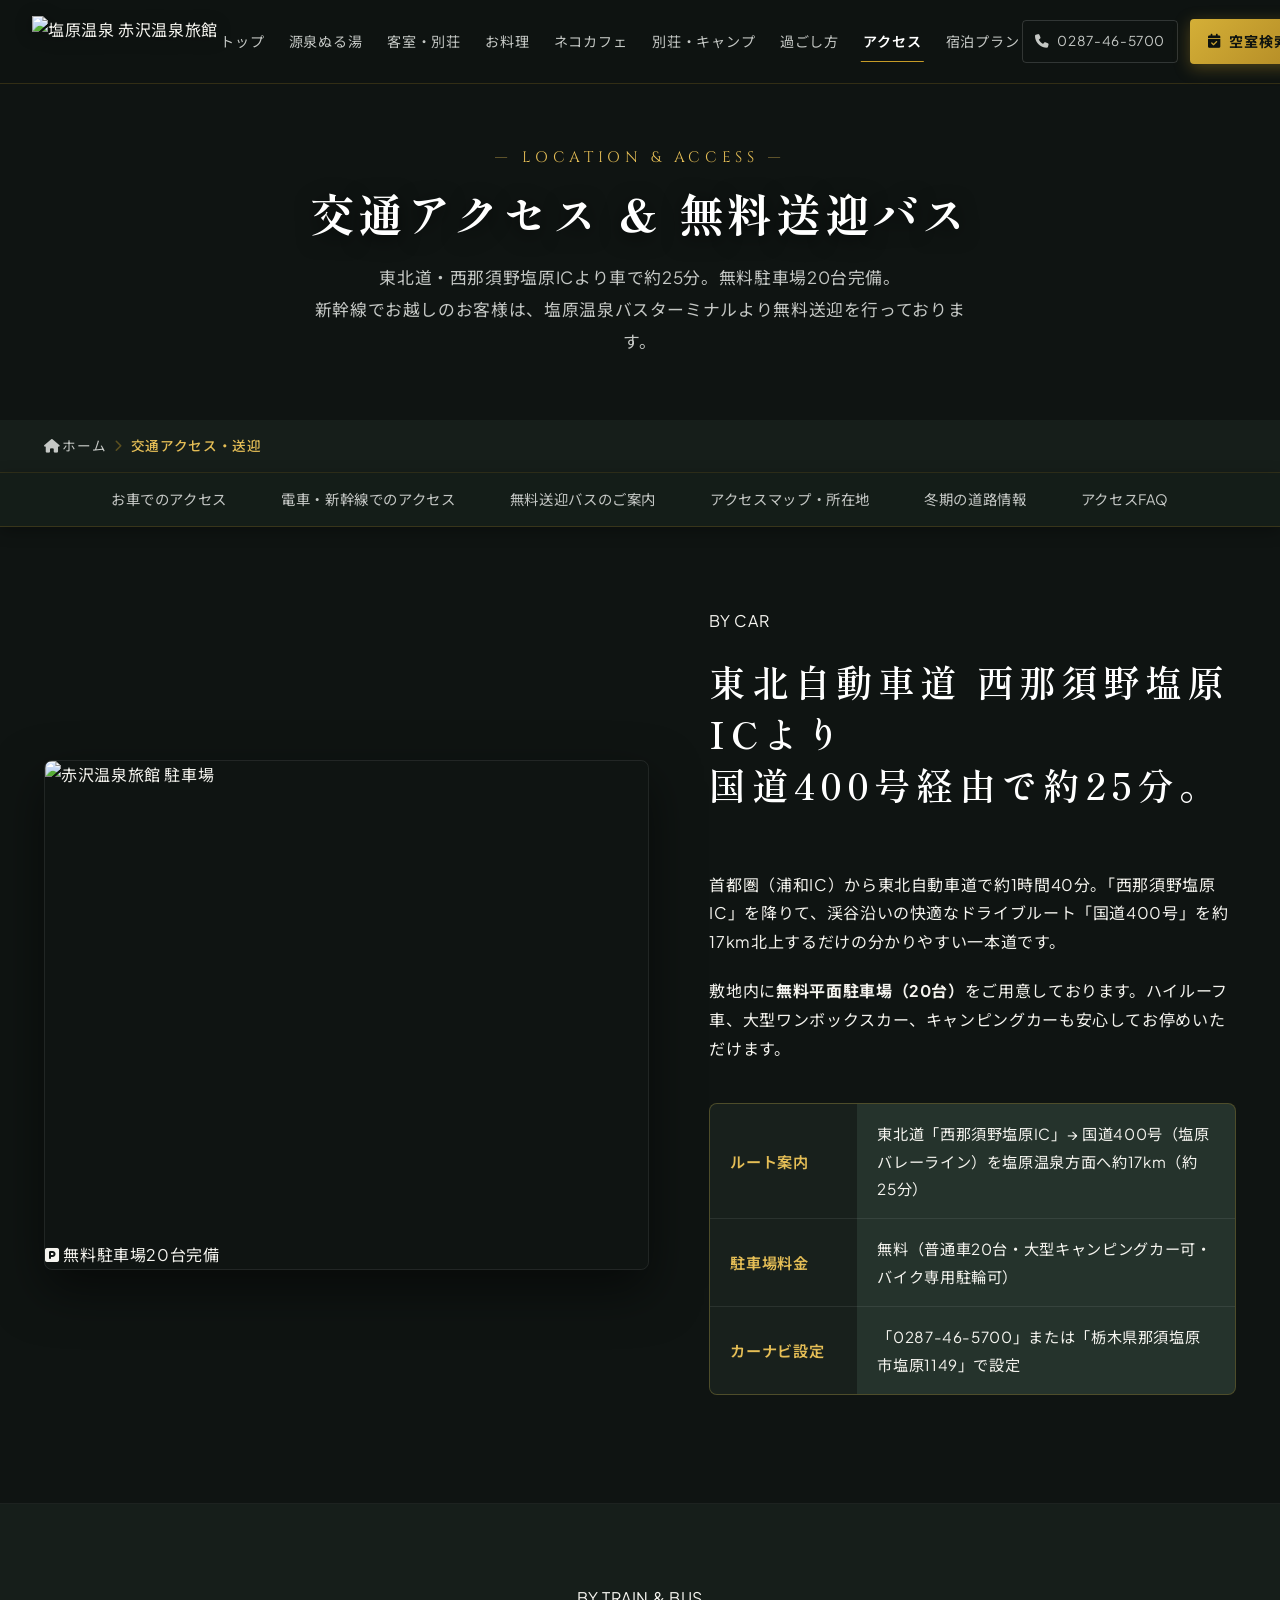
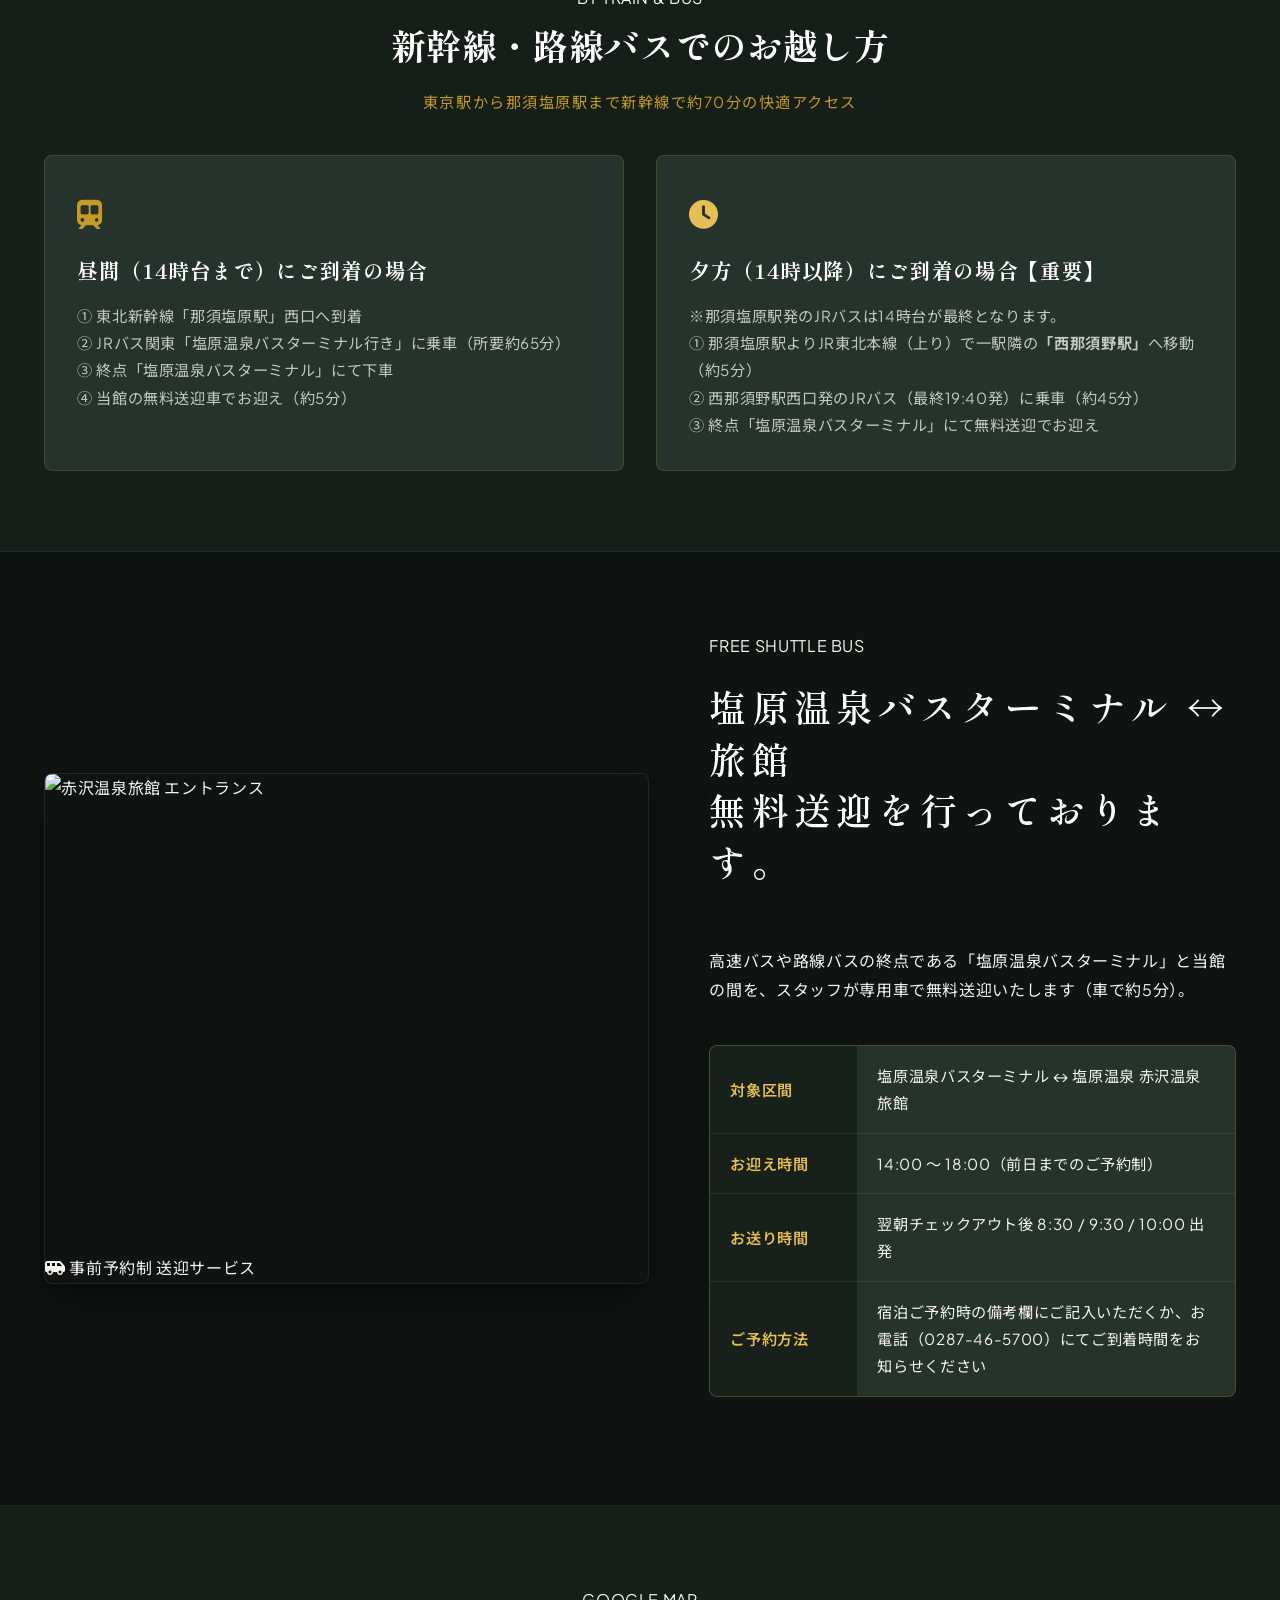
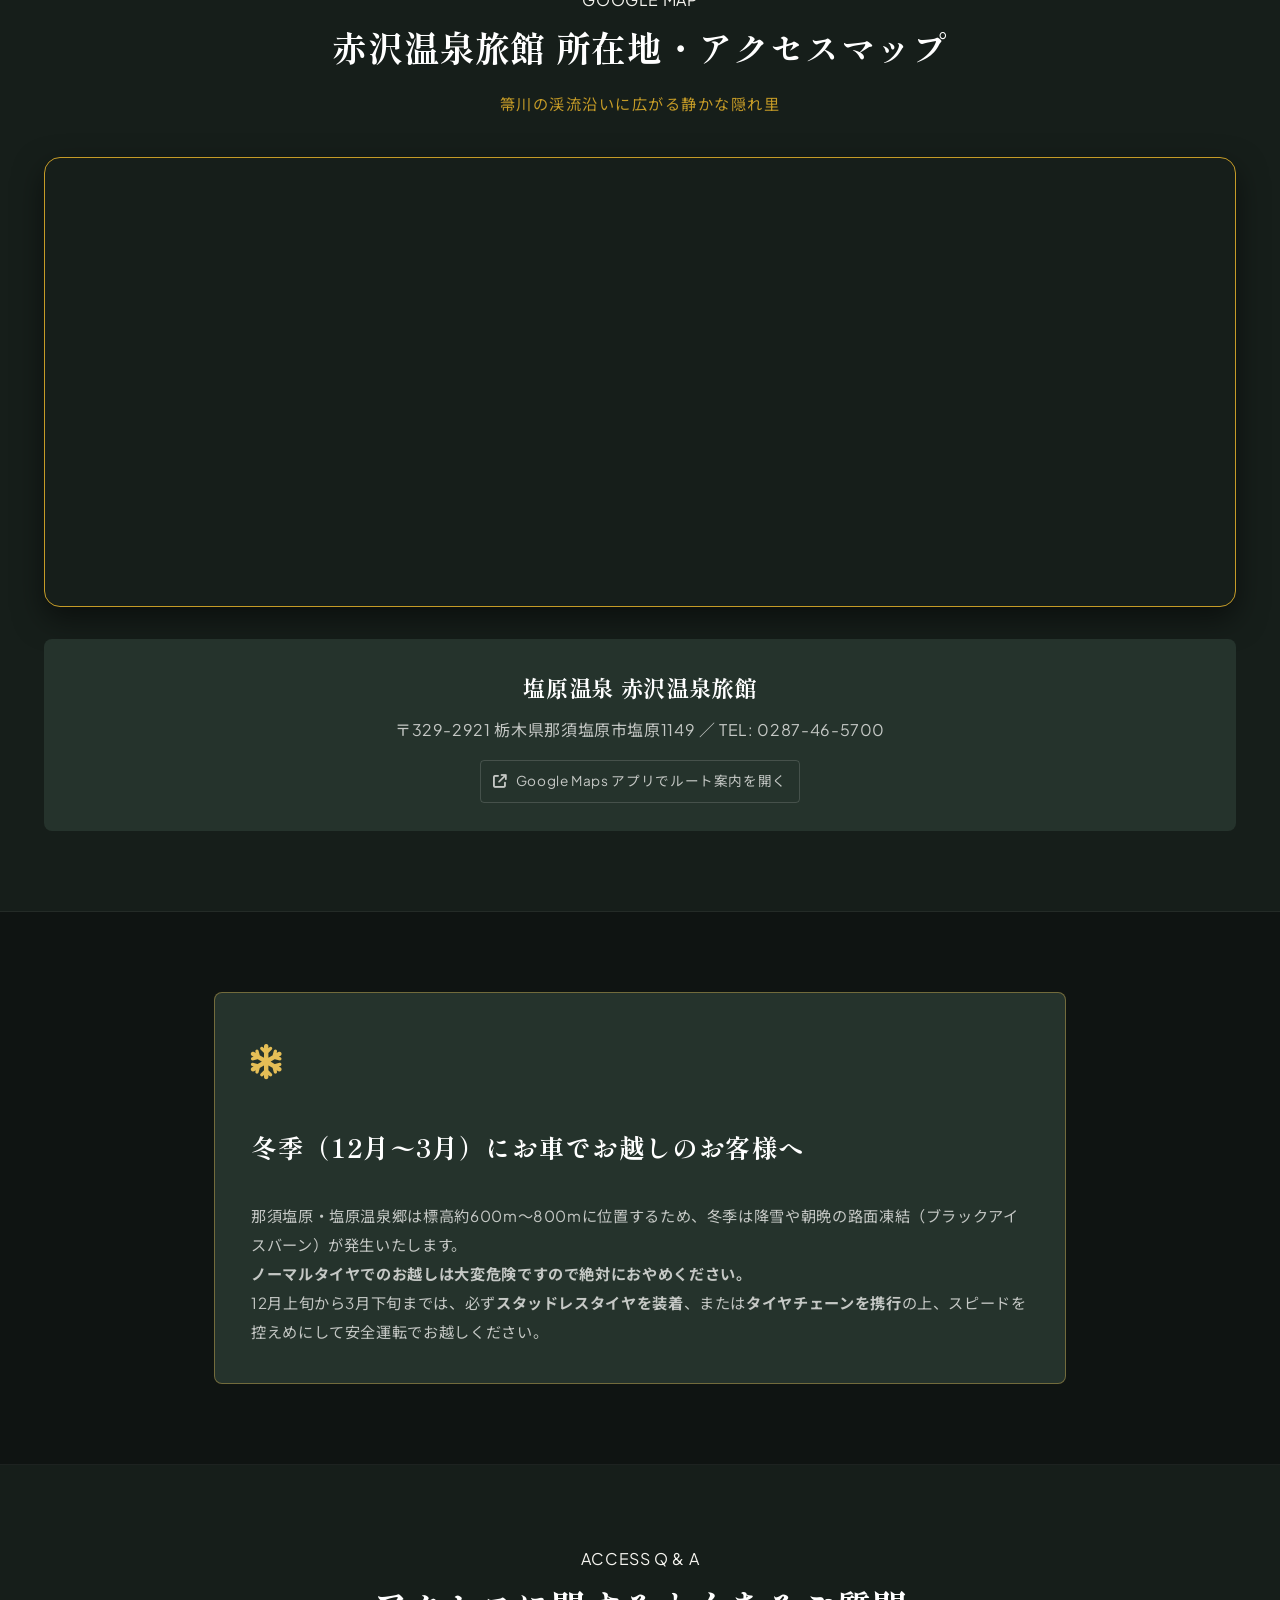
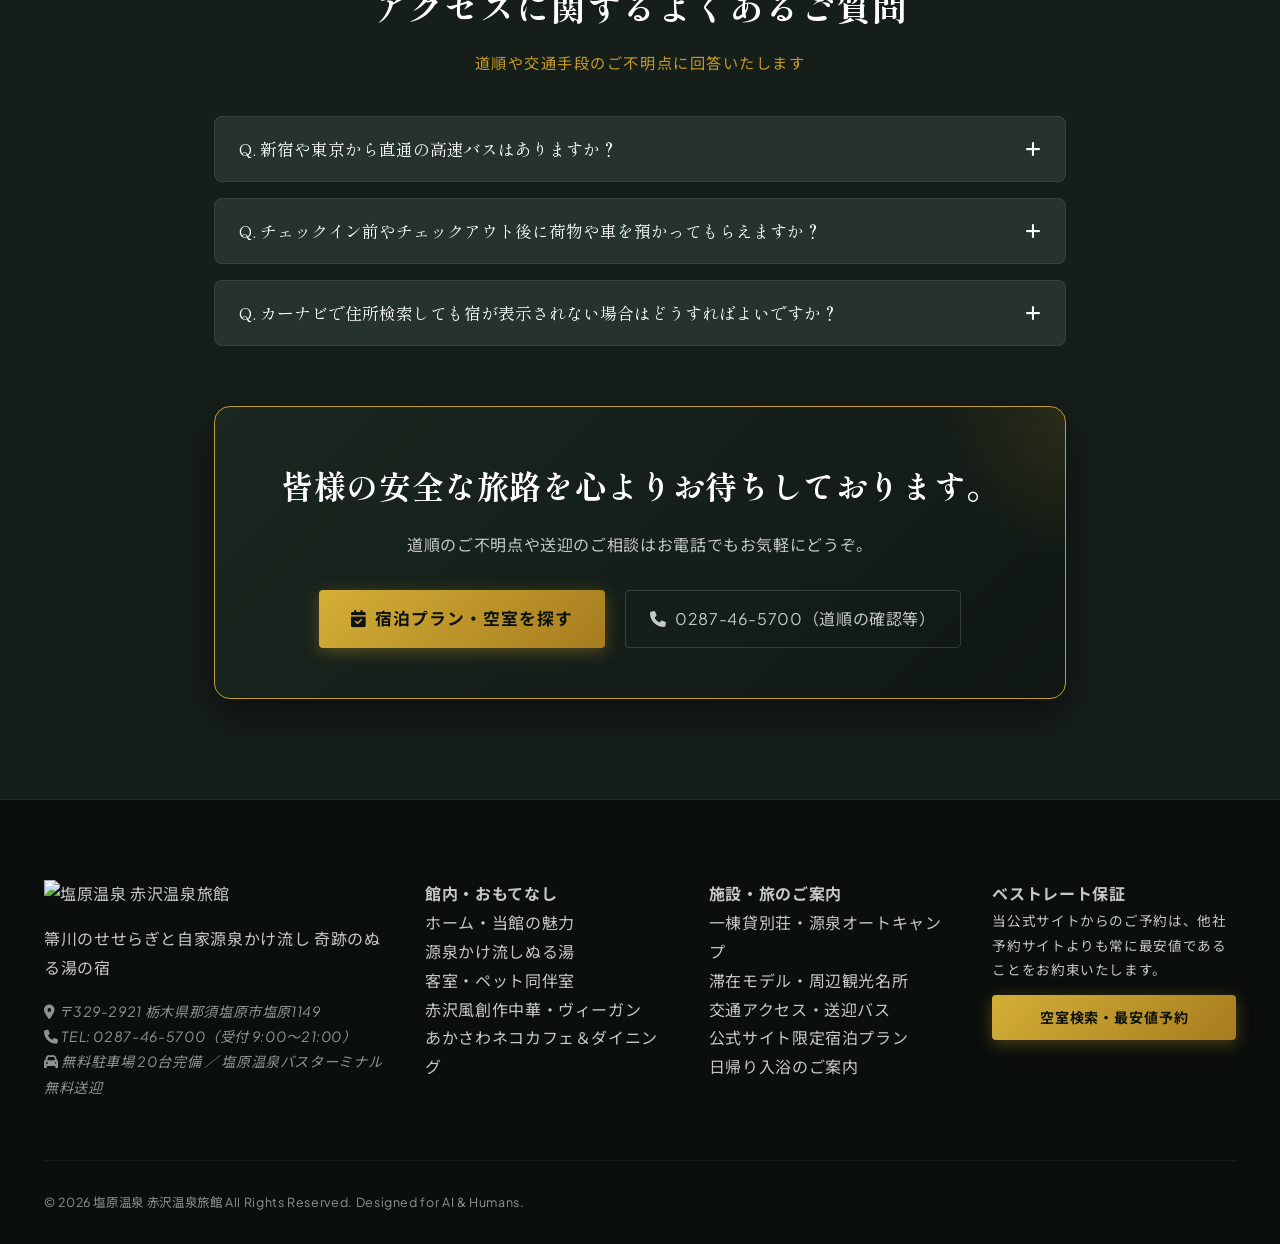
==== commit 5a3e85a3: "猫の架空特集・名前表記を完全削除、実態に即したペット客室および公式猫カフェ（Instagram/Googleマップ本物写真）案内へ刷新" ====
--- a/access.html
+++ b/access.html
@@ -122,7 +122,7 @@
         <a href="onsen.html" class="nav-link">源泉ぬる湯</a>
         <a href="rooms.html" class="nav-link">客室・別荘</a>
         <a href="cuisine.html" class="nav-link">お料理</a>
-        <a href="cats.html" class="nav-link">看板猫</a>
+        <a href="catcafe.html" class="nav-link">ネコカフェ</a>
         <a href="villa-camp.html" class="nav-link">別荘・キャンプ</a>
         <a href="guide.html" class="nav-link">過ごし方</a>
         <a href="access.html" class="nav-link active">アクセス</a>
@@ -159,7 +159,7 @@
       <a href="onsen.html" class="mobile-nav-link"><span>源泉ぬる湯（温泉）</span><i class="fa-solid fa-chevron-right"></i></a>
       <a href="rooms.html" class="mobile-nav-link"><span>客室・ペット同伴室</span><i class="fa-solid fa-chevron-right"></i></a>
       <a href="cuisine.html" class="mobile-nav-link"><span>お料理（創作中華・ヴィーガン）</span><i class="fa-solid fa-chevron-right"></i></a>
-      <a href="cats.html" class="mobile-nav-link"><span>愛すべき4匹の看板猫</span><i class="fa-solid fa-chevron-right"></i></a>
+      <a href="catcafe.html" class="mobile-nav-link"><span>あかさわネコカフェ＆ダイニング</span><i class="fa-solid fa-chevron-right"></i></a>
       <a href="villa-camp.html" class="mobile-nav-link"><span>貸別荘・源泉オートキャンプ</span><i class="fa-solid fa-chevron-right"></i></a>
       <a href="guide.html" class="mobile-nav-link"><span>滞在モデル・周辺観光</span><i class="fa-solid fa-chevron-right"></i></a>
       <a href="access.html" class="mobile-nav-link active"><span>アクセス・送迎案内</span><i class="fa-solid fa-chevron-right"></i></a>
@@ -439,7 +439,7 @@
       <div class="footer-top-grid">
         <div class="footer-brand">
           <img src="https://akasawaonsen.com/wp03/wp-content/uploads/2025/04/logo03.png" alt="塩原温泉 赤沢温泉旅館" class="footer-logo">
-          <p class="footer-catch">箒川のせせらぎ、看板猫と出逢う自家源泉ぬる湯の宿</p>
+          <p class="footer-catch">箒川のせせらぎと自家源泉かけ流し 奇跡のぬる湯の宿</p>
           <address class="footer-address">
             <p><i class="fa-solid fa-location-dot"></i> 〒329-2921 栃木県那須塩原市塩原1149</p>
             <p><i class="fa-solid fa-phone"></i> TEL: 0287-46-5700（受付 9:00〜21:00）</p>
@@ -454,7 +454,7 @@
             <li><a href="onsen.html">源泉かけ流しぬる湯</a></li>
             <li><a href="rooms.html">客室・ペット同伴室</a></li>
             <li><a href="cuisine.html">赤沢風創作中華・ヴィーガン</a></li>
-            <li><a href="cats.html">4匹の看板猫たち</a></li>
+            <li><a href="catcafe.html">あかさわネコカフェ＆ダイニング</a></li>
           </ul>
         </div>
 
--- a/css/style.css
+++ b/css/style.css
@@ -272,13 +272,14 @@
    ========================================================================== */
 .hero-section {
   position: relative;
-  height: 100vh;
-  min-height: 750px;
+  min-height: 100vh;
+  min-height: 820px;
   display: flex;
   align-items: center;
   justify-content: center;
   overflow: hidden;
   padding-top: var(--header-height);
+  padding-bottom: 60px;
 }
 
 .hero-slider {
@@ -333,7 +334,7 @@
   z-index: 3;
   width: 100%;
   max-width: var(--container-max);
-  padding: 30px 32px 50px;
+  padding: 40px 32px 100px;
   display: flex;
   justify-content: space-between;
   align-items: flex-end;
@@ -345,7 +346,7 @@
   gap: 32px;
   color: #ffffff;
   text-shadow: 0 4px 24px rgba(0, 0, 0, 0.85);
-  margin-top: 70px;
+  margin-top: 50px;
   margin-bottom: 20px;
 }
 
@@ -375,13 +376,14 @@
   flex-direction: column;
   gap: 16px;
   max-width: 440px;
-  background: rgba(22, 30, 26, 0.75);
+  background: rgba(22, 30, 26, 0.85);
   backdrop-filter: blur(14px);
   -webkit-backdrop-filter: blur(14px);
   padding: 24px 28px;
   border-radius: var(--radius-md);
-  border: 1px solid rgba(197, 155, 39, 0.3);
-  box-shadow: 0 16px 40px rgba(0, 0, 0, 0.5);
+  border: 1px solid rgba(197, 155, 39, 0.35);
+  box-shadow: 0 16px 40px rgba(0, 0, 0, 0.6);
+  margin-bottom: 20px;
 }
 
 .hero-badge-tag {
@@ -418,7 +420,7 @@
 
 .hero-scroll {
   position: absolute;
-  bottom: 30px;
+  bottom: 75px;
   left: 50%;
   transform: translateX(-50%);
   z-index: 3;
@@ -430,11 +432,12 @@
   font-size: 0.75rem;
   letter-spacing: 0.25em;
   font-family: var(--font-en);
+  pointer-events: none;
 }
 
 .hero-scroll-line {
   width: 1px;
-  height: 48px;
+  height: 40px;
   background: linear-gradient(180deg, var(--color-gold) 0%, transparent 100%);
   animation: scrollDown 2.2s infinite ease-in-out;
 }
@@ -452,7 +455,7 @@
 .booking-bar-wrapper {
   position: relative;
   z-index: 50;
-  margin-top: -50px;
+  margin-top: -45px;
   margin-bottom: 50px;
 }
 
@@ -2045,17 +2048,31 @@
   .footer-top-grid { grid-template-columns: repeat(2, 1fr); }
 }
 
+@media (max-height: 860px) and (min-width: 769px) {
+  .hero-section { min-height: 780px; padding-bottom: 70px; }
+  .hero-content { padding-bottom: 90px; }
+  .hero-catch { margin-top: 20px; }
+  .hero-title-main { font-size: 2.2rem; }
+  .hero-title-sub { font-size: 1.15rem; padding-top: 30px; }
+  .hero-badge-area { margin-bottom: 25px; padding: 20px 24px; }
+  .hero-scroll { bottom: 65px; }
+}
+
 @media (max-width: 768px) {
   .site-header { height: 70px; }
   .nav-menu { display: none; }
   .btn-header-tel { display: none; }
   .nav-toggle-btn { display: flex; }
   
-  .hero-content { flex-direction: column; align-items: flex-start; gap: 30px; }
-  .hero-catch { align-self: flex-start; }
-  .hero-badge-area { width: 100%; max-width: 100%; }
+  .hero-section { min-height: auto; padding-top: 90px; padding-bottom: 30px; height: auto; }
+  .hero-content { flex-direction: column; align-items: flex-start; gap: 24px; padding: 10px 16px 20px; }
+  .hero-catch { align-self: flex-start; margin-top: 10px; margin-bottom: 0; }
+  .hero-title-main { font-size: 2rem; }
+  .hero-title-sub { font-size: 1.05rem; padding-top: 20px; }
+  .hero-badge-area { width: 100%; max-width: 100%; margin-bottom: 0; }
+  .hero-scroll { display: none; }
   
-  .booking-bar-wrapper { margin-top: -30px; padding: 0 16px; }
+  .booking-bar-wrapper { margin-top: 15px; margin-bottom: 40px; padding: 0 16px; }
   .booking-form { grid-template-columns: 1fr; }
   .booking-submit-area { grid-column: span 1; }
   
@@ -2072,6 +2089,224 @@
   body { padding-bottom: 70px; }
   
   .section-main-title { font-size: 1.8rem; }
+}
+
+/* ==========================================================================
+   猫カフェ＆自然な猫たち用コンポーネント (Cat Cafe & Residing Cats Components)
+   ========================================================================== */
+
+/* 猫カフェ誘導バナー（旅館と猫カフェの違いを明示） */
+.cat-cafe-notice-banner {
+  background: linear-gradient(135deg, rgba(30, 42, 36, 0.95) 0%, rgba(20, 28, 24, 0.98) 100%);
+  border: 1px solid rgba(197, 155, 39, 0.4);
+  border-radius: var(--radius-lg);
+  padding: 32px 36px;
+  margin: 40px 0;
+  box-shadow: 0 20px 50px rgba(0, 0, 0, 0.5);
+  display: grid;
+  grid-template-columns: 1fr 340px;
+  gap: 32px;
+  align-items: center;
+}
+
+@media (max-width: 900px) {
+  .cat-cafe-notice-banner {
+    grid-template-columns: 1fr;
+    padding: 24px 20px;
+  }
+}
+
+.cat-notice-badge {
+  display: inline-flex;
+  align-items: center;
+  gap: 8px;
+  background: rgba(197, 155, 39, 0.15);
+  border: 1px solid var(--color-gold);
+  color: var(--color-gold-light);
+  padding: 6px 14px;
+  border-radius: 9999px;
+  font-size: 0.85rem;
+  font-weight: 600;
+  margin-bottom: 14px;
+}
+
+.cat-notice-title {
+  font-family: var(--font-serif);
+  font-size: 1.45rem;
+  color: #ffffff;
+  margin-bottom: 12px;
+  line-height: 1.5;
+}
+
+.cat-notice-text {
+  font-size: 0.95rem;
+  color: var(--color-text-sub);
+  line-height: 1.8;
+  margin-bottom: 16px;
+}
+
+.cat-notice-actions {
+  display: flex;
+  flex-wrap: wrap;
+  gap: 14px;
+  align-items: center;
+}
+
+.btn-catcafe-main {
+  display: inline-flex;
+  align-items: center;
+  gap: 10px;
+  background: linear-gradient(135deg, var(--color-gold) 0%, #a47e1b 100%);
+  color: #1a1a1a;
+  font-weight: 700;
+  font-size: 1rem;
+  padding: 14px 24px;
+  border-radius: 9999px;
+  transition: var(--transition-base);
+  box-shadow: 0 4px 18px rgba(197, 155, 39, 0.4);
+}
+
+.btn-catcafe-main:hover {
+  transform: translateY(-2px);
+  box-shadow: 0 8px 24px rgba(197, 155, 39, 0.6);
+  color: #000000;
+}
+
+.cat-cafe-mini-preview {
+  position: relative;
+  border-radius: var(--radius-md);
+  overflow: hidden;
+  box-shadow: 0 10px 30px rgba(0, 0, 0, 0.6);
+  border: 1px solid rgba(255, 255, 255, 0.1);
+}
+
+.cat-cafe-mini-preview img {
+  width: 100%;
+  height: 220px;
+  object-fit: cover;
+  transition: transform 0.6s ease;
+}
+
+.cat-cafe-mini-preview:hover img {
+  transform: scale(1.06);
+}
+
+.cat-cafe-preview-tag {
+  position: absolute;
+  bottom: 12px;
+  left: 12px;
+  right: 12px;
+  background: rgba(15, 20, 18, 0.85);
+  backdrop-filter: blur(8px);
+  -webkit-backdrop-filter: blur(8px);
+  padding: 8px 12px;
+  border-radius: var(--radius-sm);
+  font-size: 0.8rem;
+  color: var(--color-gold-light);
+  display: flex;
+  align-items: center;
+  justify-content: space-between;
+}
+
+/* 猫カフェ専用ページ用スタイル */
+.catcafe-gallery-grid {
+  display: grid;
+  grid-template-columns: repeat(4, 1fr);
+  gap: 16px;
+  margin: 32px 0;
+}
+
+@media (max-width: 1024px) {
+  .catcafe-gallery-grid { grid-template-columns: repeat(3, 1fr); }
+}
+
+@media (max-width: 640px) {
+  .catcafe-gallery-grid { grid-template-columns: repeat(2, 1fr); gap: 10px; }
+}
+
+.catcafe-photo-card {
+  position: relative;
+  border-radius: var(--radius-md);
+  overflow: hidden;
+  box-shadow: 0 8px 24px rgba(0, 0, 0, 0.4);
+  border: 1px solid rgba(255, 255, 255, 0.08);
+  aspect-ratio: 3 / 4;
+  background: #141b18;
+}
+
+.catcafe-photo-card img {
+  width: 100%;
+  height: 100%;
+  object-fit: cover;
+  transition: transform 0.5s ease;
+}
+
+.catcafe-photo-card:hover img {
+  transform: scale(1.08);
+}
+
+.catcafe-photo-caption {
+  position: absolute;
+  bottom: 0;
+  left: 0;
+  width: 100%;
+  padding: 12px 14px;
+  background: linear-gradient(180deg, transparent 0%, rgba(10, 15, 12, 0.9) 100%);
+  color: #ffffff;
+  font-size: 0.82rem;
+  opacity: 0.9;
+  transition: opacity 0.3s ease;
+}
+
+.catcafe-system-grid {
+  display: grid;
+  grid-template-columns: repeat(3, 1fr);
+  gap: 24px;
+  margin: 32px 0;
+}
+
+@media (max-width: 900px) {
+  .catcafe-system-grid { grid-template-columns: 1fr; }
+}
+
+.catcafe-system-card {
+  background: #18221d;
+  border: 1px solid var(--color-border-subtle);
+  border-radius: var(--radius-md);
+  padding: 28px 24px;
+  display: flex;
+  flex-direction: column;
+  height: 100%;
+}
+
+.catcafe-system-card.featured {
+  border-color: var(--color-gold);
+  background: linear-gradient(180deg, #1d2b23 0%, #15201a 100%);
+  position: relative;
+}
+
+.catcafe-system-badge {
+  position: absolute;
+  top: -12px;
+  right: 20px;
+  background: var(--color-gold);
+  color: #121815;
+  font-weight: 700;
+  font-size: 0.75rem;
+  padding: 4px 12px;
+  border-radius: 9999px;
+}
+
+.catcafe-price-highlight {
+  font-family: var(--font-serif);
+  font-size: 1.8rem;
+  color: var(--color-gold-light);
+  margin: 12px 0;
+}
+
+.catcafe-price-highlight small {
+  font-size: 0.9rem;
+  color: var(--color-text-sub);
 }
 
 /* ==========================================================================
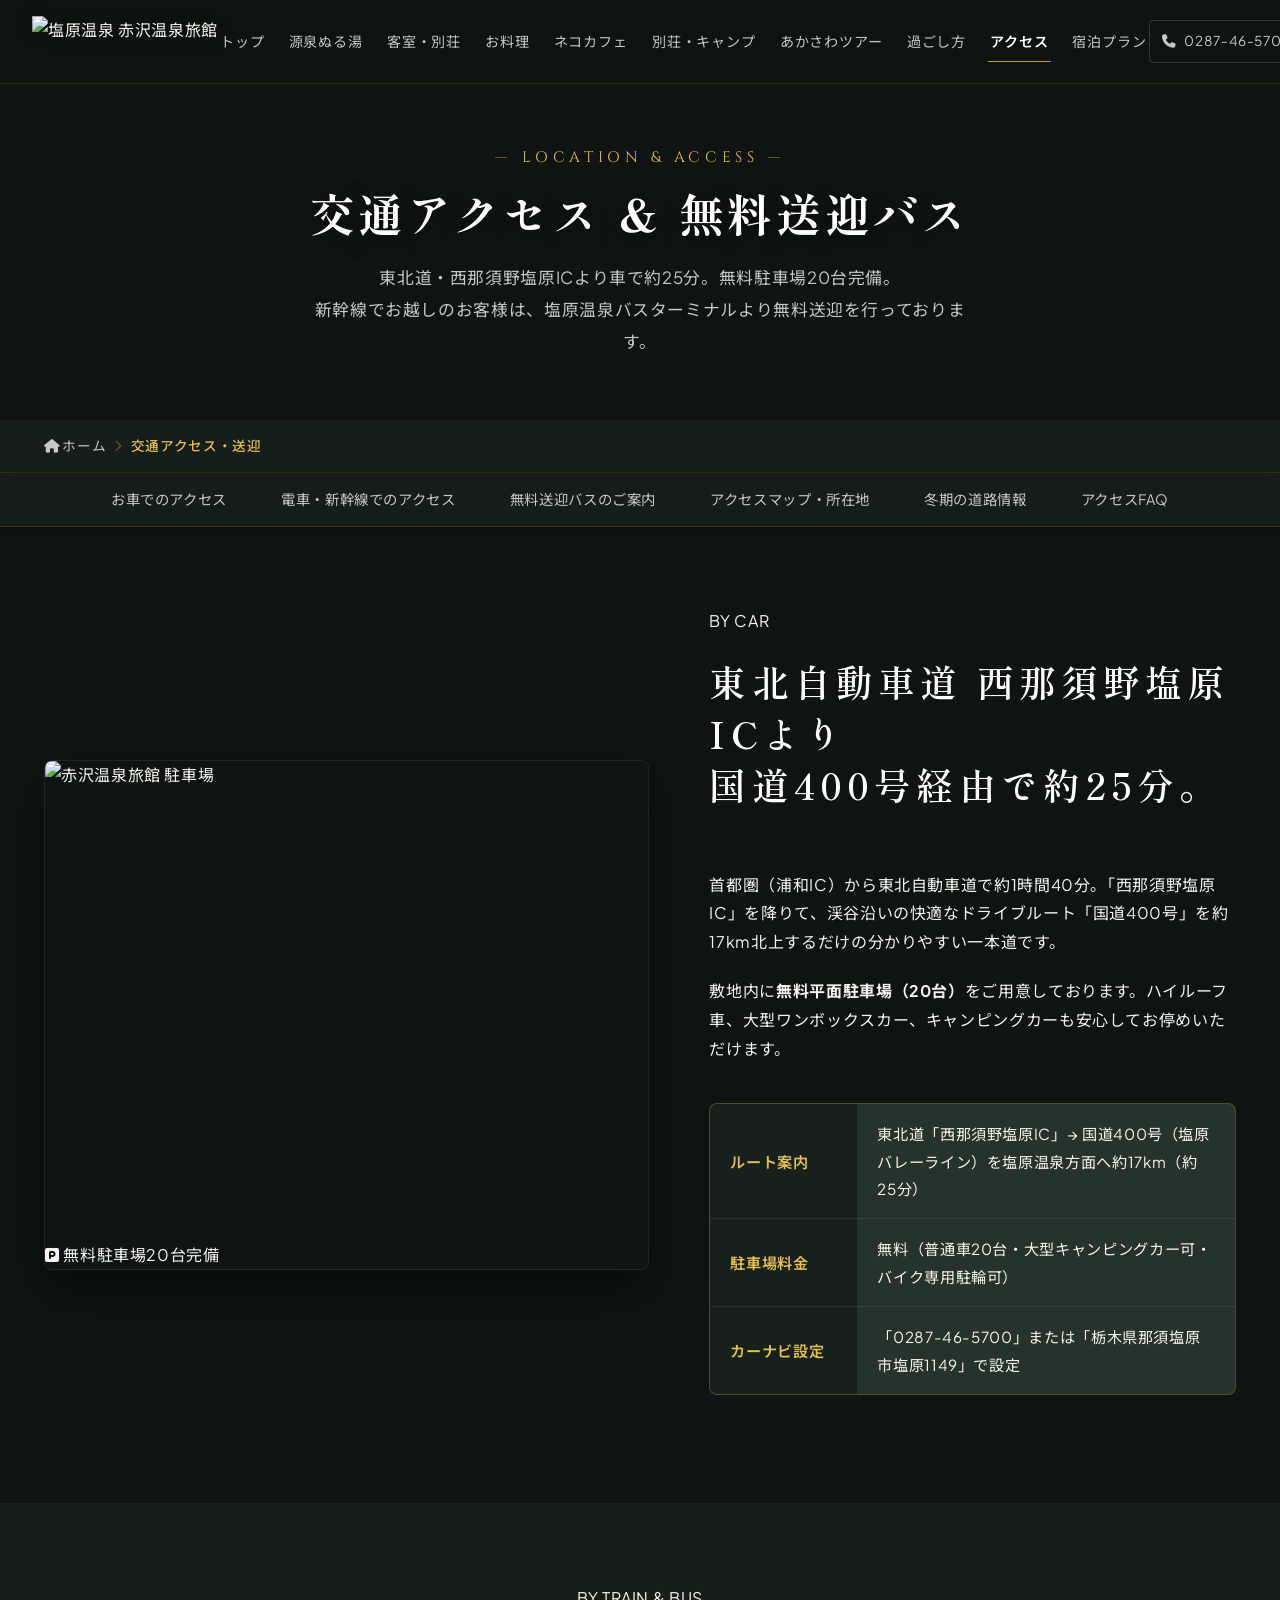
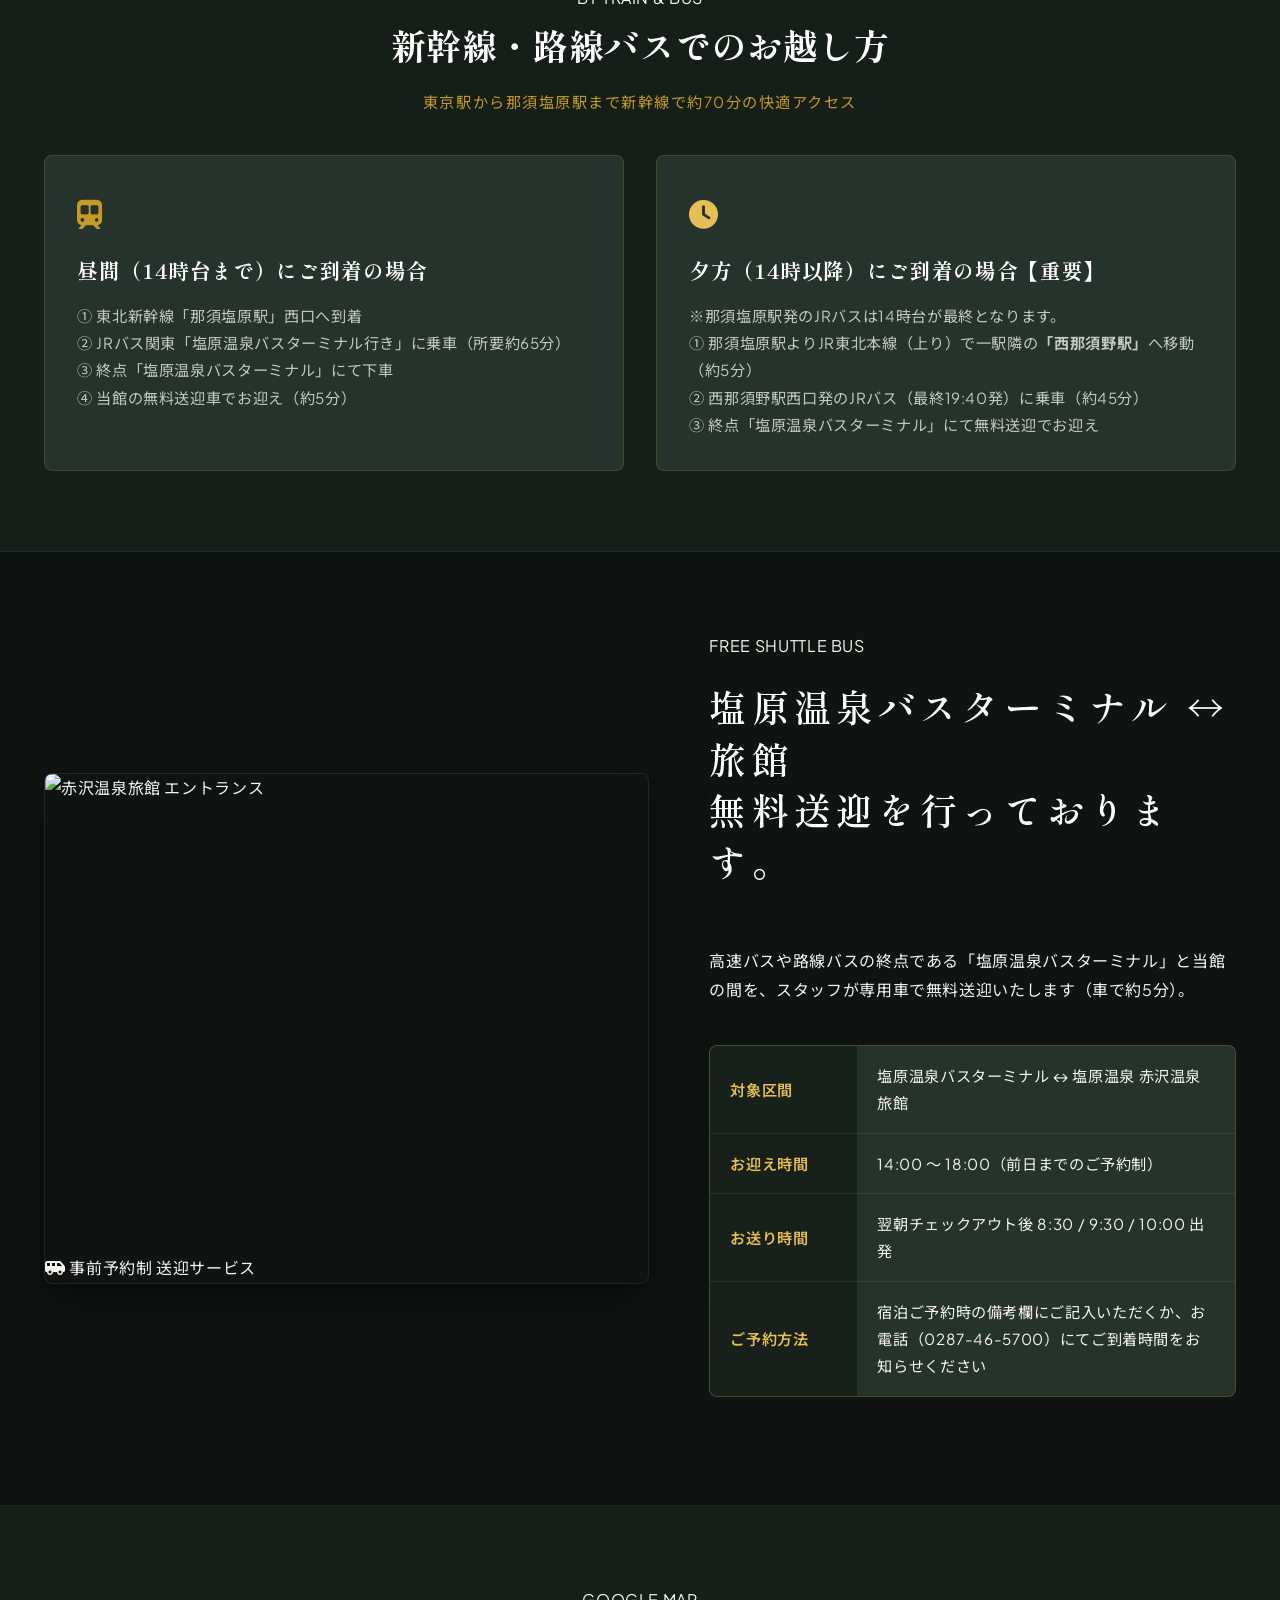
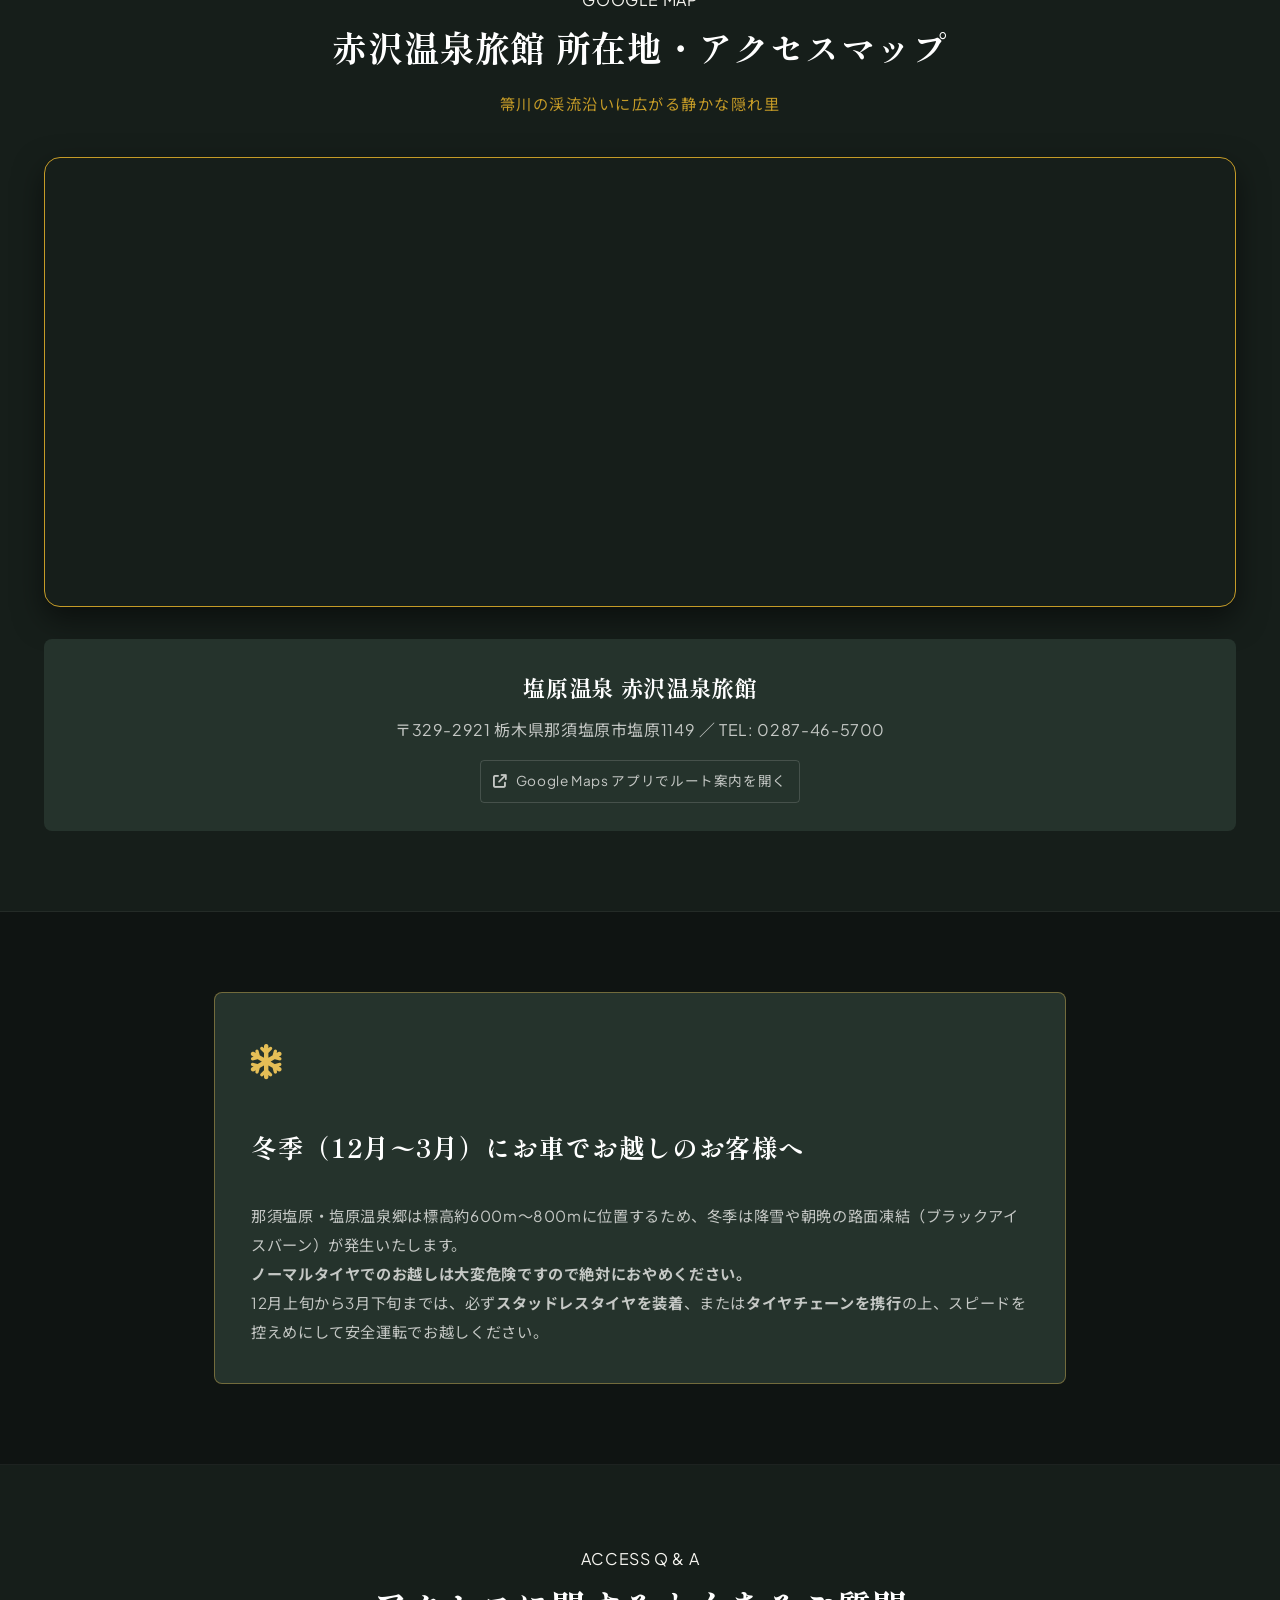
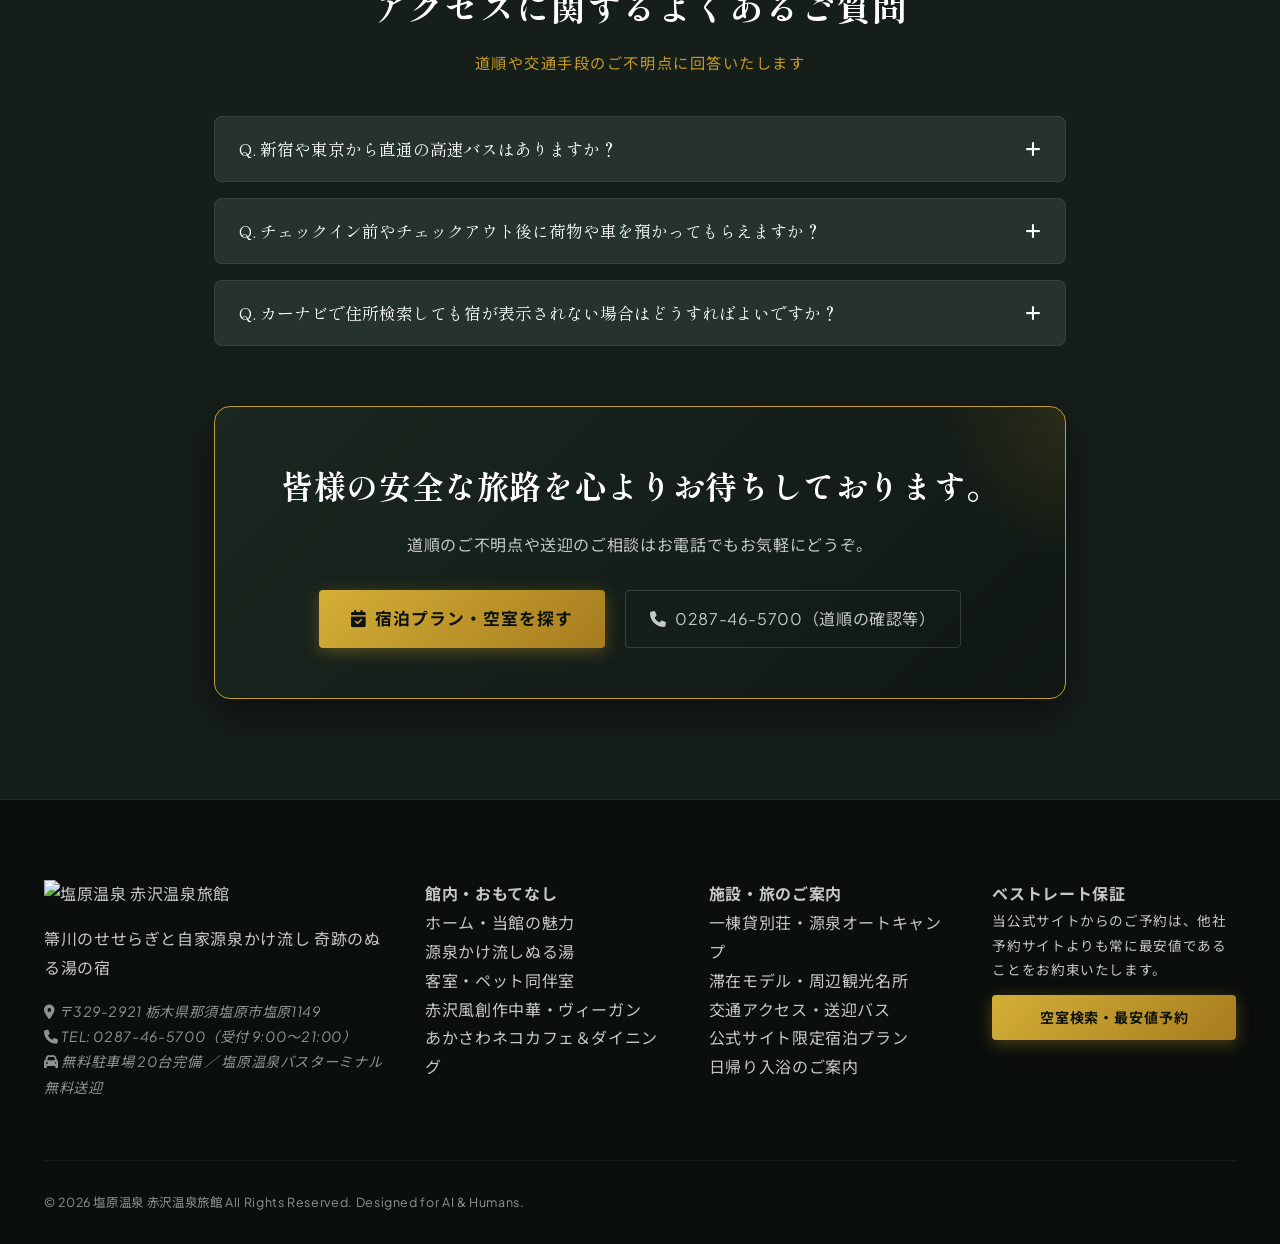
==== commit 6b416f9c: "Security improvements and disable booking for owner preview" ====
--- a/access.html
+++ b/access.html
@@ -24,7 +24,7 @@
   <link rel="preconnect" href="https://fonts.googleapis.com">
   <link rel="preconnect" href="https://fonts.gstatic.com" crossorigin>
   <link href="https://fonts.googleapis.com/css2?family=Cinzel:wght@500;700&family=Noto+Sans+JP:wght@300;400;500;700&family=Noto+Serif+JP:wght@300;400;600;700&family=Plus+Jakarta+Sans:wght@400;500;600;700&family=Shippori+Mincho:wght@400;500;600;700&display=swap" rel="stylesheet">
-  <link rel="stylesheet" href="https://cdnjs.cloudflare.com/ajax/libs/font-awesome/6.4.0/css/all.min.css">
+  <link rel="stylesheet" href="https://cdnjs.cloudflare.com/ajax/libs/font-awesome/6.5.1/css/all.min.css" integrity="sha512-DTOQO9RWCH3ppGqcWaEA1BIZOC6xxalwEsw9c2QQeAIftl+Vegovlnee1c9QX4TctnWMn13TZye+giMm8e2LwA==" crossorigin="anonymous" referrerpolicy="no-referrer">
 
   <link rel="stylesheet" href="css/style.css">
 
@@ -124,7 +124,8 @@
         <a href="cuisine.html" class="nav-link">お料理</a>
         <a href="catcafe.html" class="nav-link">ネコカフェ</a>
         <a href="villa-camp.html" class="nav-link">別荘・キャンプ</a>
-        <a href="guide.html" class="nav-link">過ごし方</a>
+        <a href="tour.html" class="nav-link">あかさわツアー</a>
+          <a href="guide.html" class="nav-link">過ごし方</a>
         <a href="access.html" class="nav-link active">アクセス</a>
         <a href="plan.html" class="nav-link">宿泊プラン</a>
       </nav>
@@ -161,7 +162,8 @@
       <a href="cuisine.html" class="mobile-nav-link"><span>お料理（創作中華・ヴィーガン）</span><i class="fa-solid fa-chevron-right"></i></a>
       <a href="catcafe.html" class="mobile-nav-link"><span>あかさわネコカフェ＆ダイニング</span><i class="fa-solid fa-chevron-right"></i></a>
       <a href="villa-camp.html" class="mobile-nav-link"><span>貸別荘・源泉オートキャンプ</span><i class="fa-solid fa-chevron-right"></i></a>
-      <a href="guide.html" class="mobile-nav-link"><span>滞在モデル・周辺観光</span><i class="fa-solid fa-chevron-right"></i></a>
+      <a href="tour.html" class="mobile-nav-link"><span>あかさわツアー（自然体験・ガイド）</span><i class="fa-solid fa-chevron-right"></i></a>
+        <a href="guide.html" class="mobile-nav-link"><span>滞在モデル・周辺観光</span><i class="fa-solid fa-chevron-right"></i></a>
       <a href="access.html" class="mobile-nav-link active"><span>アクセス・送迎案内</span><i class="fa-solid fa-chevron-right"></i></a>
       <a href="plan.html" class="mobile-nav-link"><span>宿泊プラン・ベストレート</span><i class="fa-solid fa-chevron-right"></i></a>
     </nav>
@@ -342,7 +344,7 @@
           <p style="color:var(--color-text-sub); font-size:1rem; margin-bottom:16px;">
             〒329-2921 栃木県那須塩原市塩原1149 ／ TEL: 0287-46-5700
           </p>
-          <a href="https://maps.google.com/?cid=ChIJtbVxpv-QH2ARRdUpPHo9aGM" target="_blank" rel="noopener" class="btn-header-tel" style="display:inline-flex;">
+          <a href="https://maps.google.com/?cid=ChIJtbVxpv-QH2ARRdUpPHo9aGM" target="_blank" rel="noopener noreferrer" class="btn-header-tel" style="display:inline-flex;">
             <i class="fa-solid fa-arrow-up-right-from-square"></i> Google Maps アプリでルート案内を開く
           </a>
         </div>
--- a/css/style.css
+++ b/css/style.css
@@ -2710,3 +2710,128 @@
   .quicknav-list { justify-content: flex-start; overflow-x: auto; flex-wrap: nowrap; padding-bottom: 6px; }
 }
 
+/* ==========================================================================
+   あかさわツアー (Tour Page Styles)
+   ========================================================================== */
+.video-grid {
+  display: grid;
+  grid-template-columns: repeat(2, 1fr);
+  gap: 28px;
+  margin-top: 24px;
+}
+
+.video-card {
+  background: var(--color-bg-card);
+  border-radius: var(--radius-md);
+  overflow: hidden;
+  border: 1px solid rgba(197, 155, 39, 0.2);
+  display: flex;
+  flex-direction: column;
+}
+
+.video-wrapper {
+  position: relative;
+  width: 100%;
+  padding-bottom: 56.25%; /* 16:9 Aspect Ratio */
+  height: 0;
+  overflow: hidden;
+  background: #000;
+}
+
+.video-wrapper iframe {
+  position: absolute;
+  top: 0;
+  left: 0;
+  width: 100%;
+  height: 100%;
+  border: 0;
+}
+
+.video-card-body {
+  padding: 20px 24px;
+  flex-grow: 1;
+}
+
+.video-card-title {
+  font-family: var(--font-serif);
+  font-size: 1.15rem;
+  color: #fff;
+  margin-bottom: 8px;
+  line-height: 1.5;
+}
+
+.video-card-desc {
+  font-size: 0.88rem;
+  color: var(--color-text-sub);
+  line-height: 1.7;
+}
+
+.tour-map-wrapper {
+  position: relative;
+  width: 100%;
+  padding-bottom: 60%;
+  height: 0;
+  border-radius: var(--radius-md);
+  overflow: hidden;
+  border: 1px solid rgba(197, 155, 39, 0.25);
+  box-shadow: 0 10px 30px rgba(0, 0, 0, 0.5);
+}
+
+.tour-map-wrapper iframe {
+  position: absolute;
+  top: 0;
+  left: 0;
+  width: 100%;
+  height: 100%;
+  border: 0;
+}
+
+.spots-grid {
+  display: grid;
+  grid-template-columns: repeat(4, 1fr);
+  gap: 20px;
+}
+
+.spot-card {
+  background: var(--color-bg-card);
+  border-radius: var(--radius-sm);
+  overflow: hidden;
+  border: 1px solid rgba(255, 255, 255, 0.08);
+  transition: var(--transition-fast);
+}
+
+.spot-card:hover {
+  transform: translateY(-4px);
+  border-color: var(--color-gold);
+  box-shadow: 0 8px 24px rgba(0, 0, 0, 0.4);
+}
+
+.spot-card img {
+  width: 100%;
+  height: 180px;
+  object-fit: cover;
+  display: block;
+}
+
+.spot-card-body {
+  padding: 14px 16px;
+}
+
+.spot-card-title {
+  font-family: var(--font-serif);
+  font-size: 0.95rem;
+  color: #fff;
+  font-weight: 600;
+  margin: 0;
+}
+
+@media (max-width: 900px) {
+  .video-grid { grid-template-columns: 1fr; }
+  .spots-grid { grid-template-columns: repeat(2, 1fr); }
+  .tour-map-wrapper { padding-bottom: 75%; }
+}
+
+@media (max-width: 500px) {
+  .spots-grid { grid-template-columns: 1fr; }
+}
+
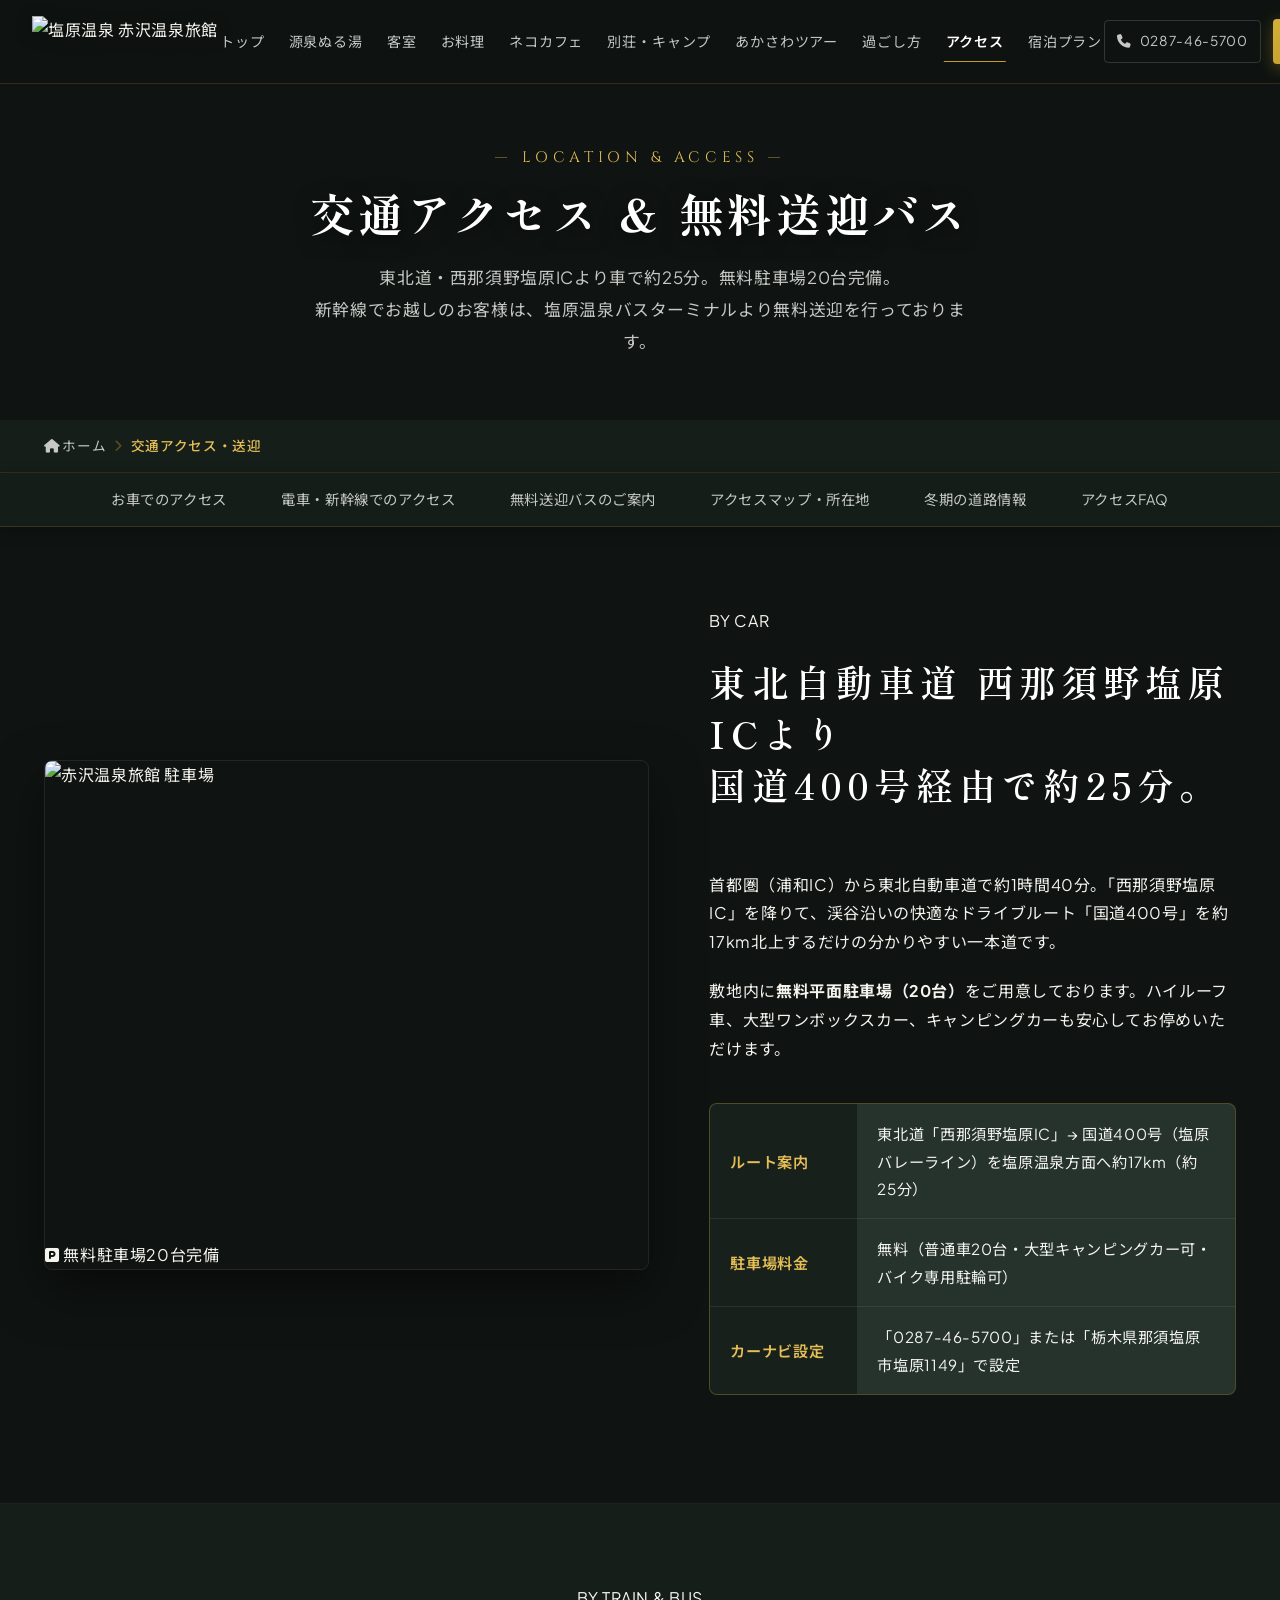
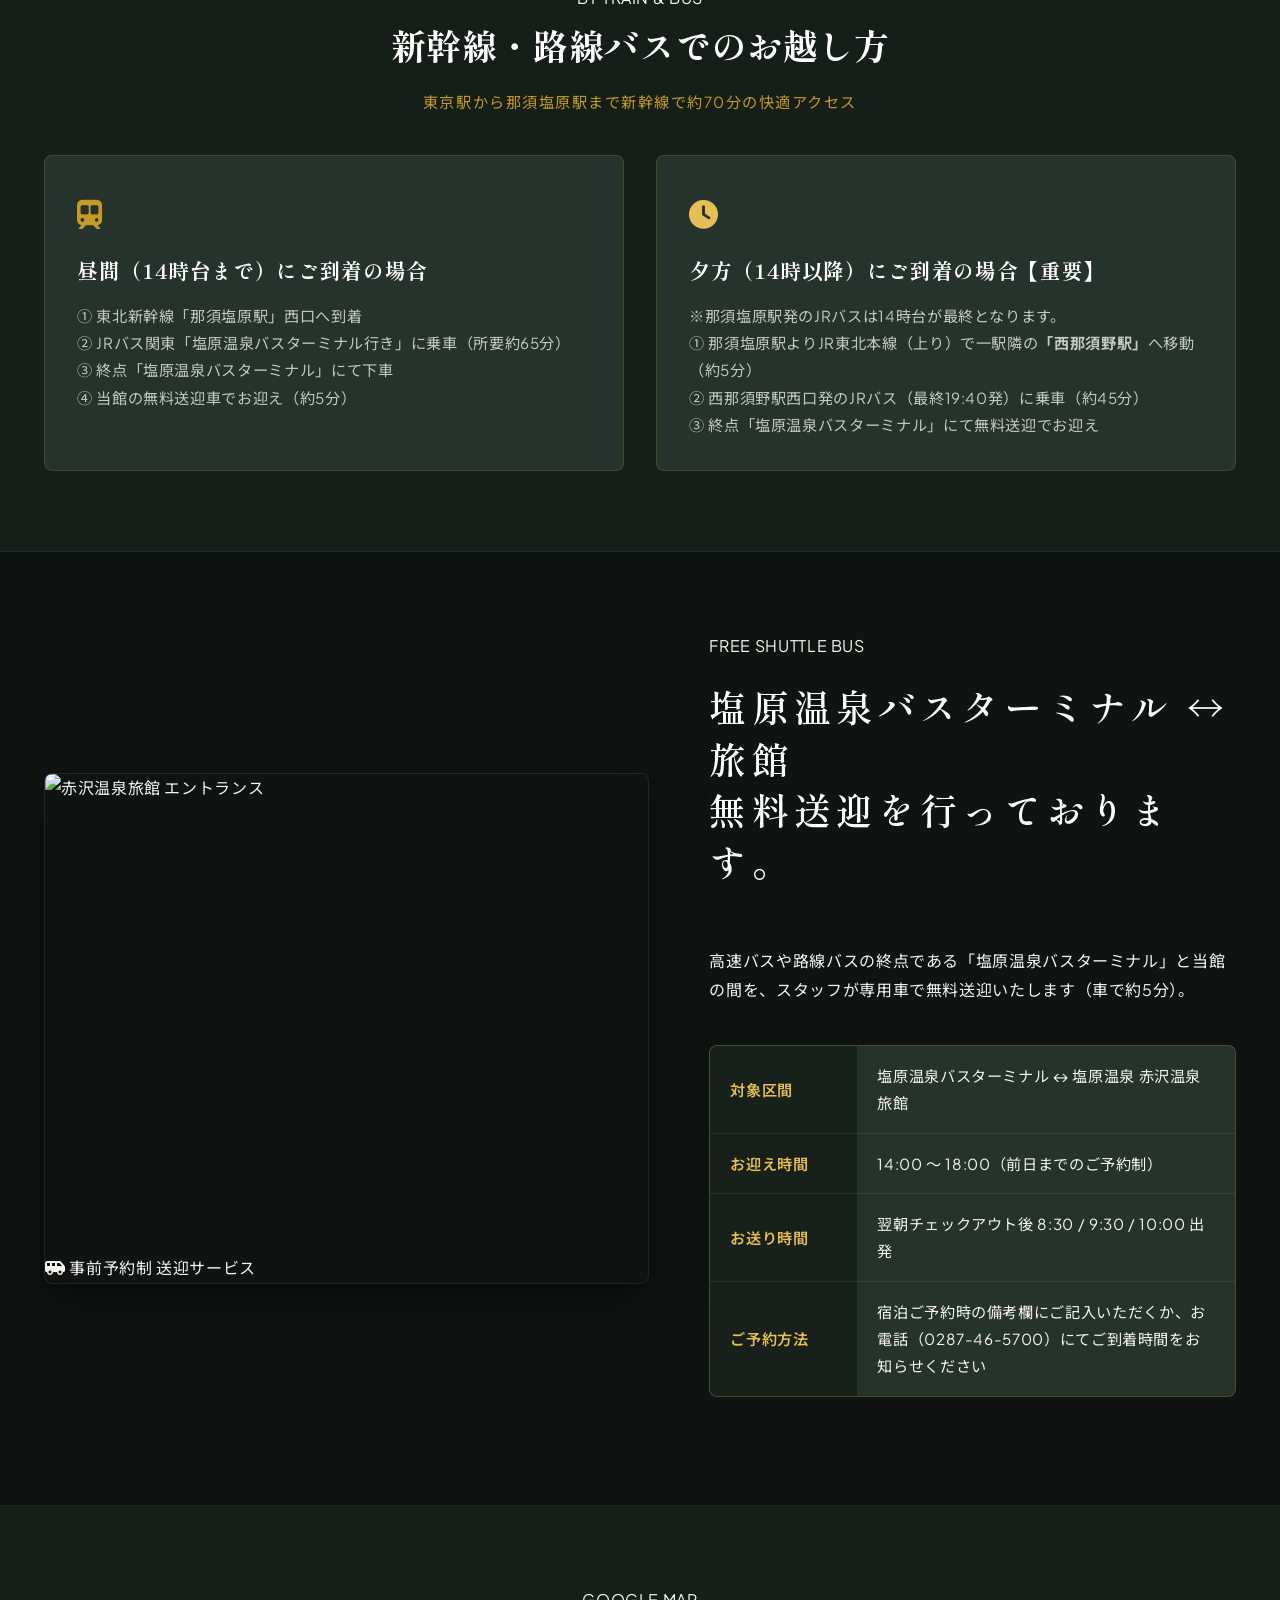
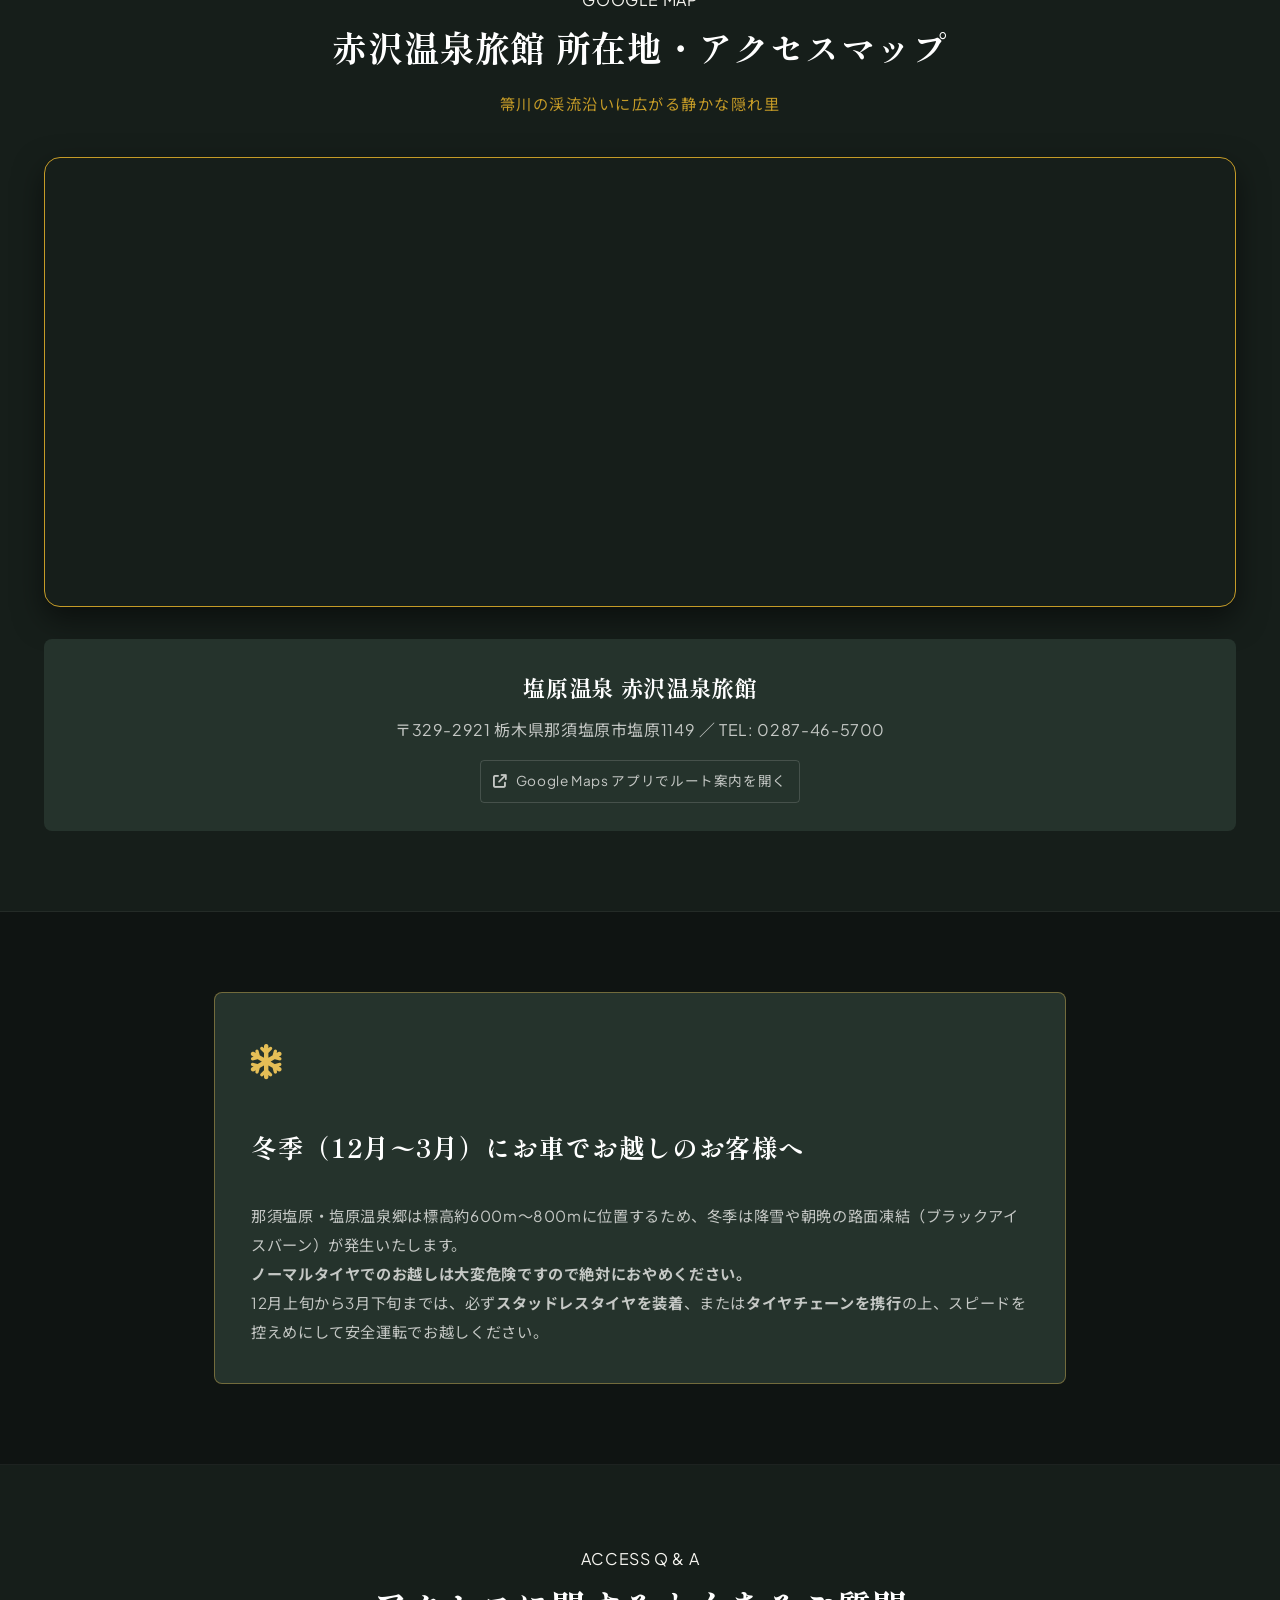
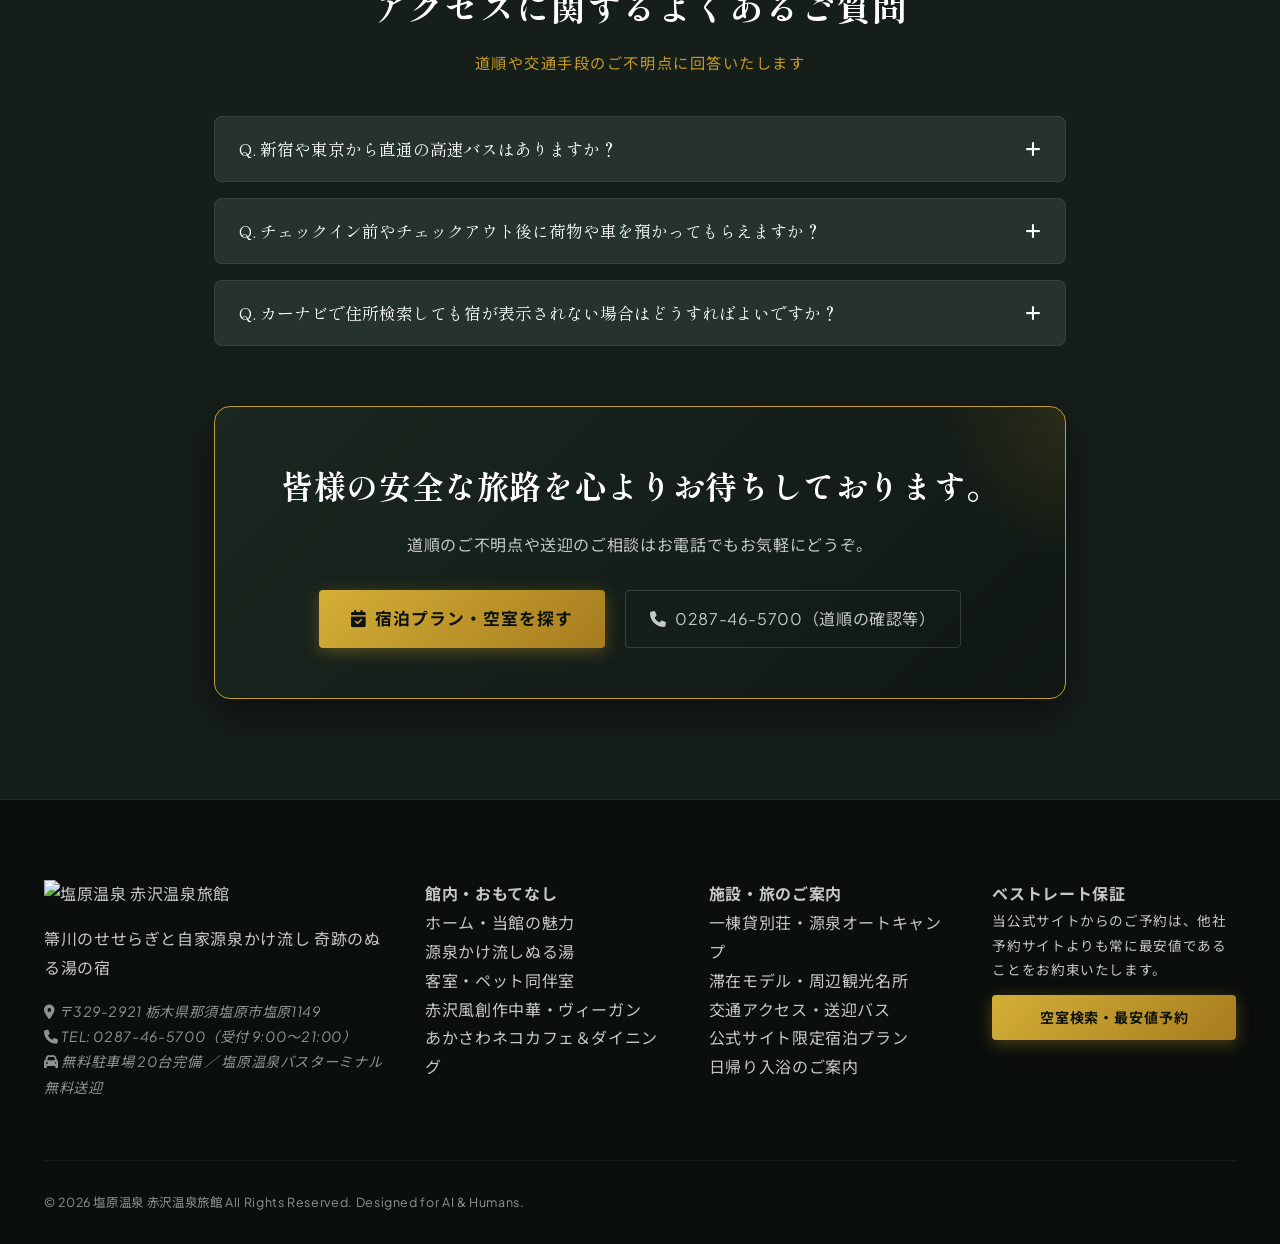
==== commit eea58d8e: "Update top header nav button to '客室' and fix cat cafe about section layout" ====
--- a/access.html
+++ b/access.html
@@ -120,7 +120,7 @@
       <nav class="nav-menu" id="navMenu">
         <a href="index.html" class="nav-link">トップ</a>
         <a href="onsen.html" class="nav-link">源泉ぬる湯</a>
-        <a href="rooms.html" class="nav-link">客室・別荘</a>
+        <a href="rooms.html" class="nav-link">客室</a>
         <a href="cuisine.html" class="nav-link">お料理</a>
         <a href="catcafe.html" class="nav-link">ネコカフェ</a>
         <a href="villa-camp.html" class="nav-link">別荘・キャンプ</a>
--- a/css/style.css
+++ b/css/style.css
@@ -272,14 +272,15 @@
    ========================================================================== */
 .hero-section {
   position: relative;
-  min-height: 100vh;
-  min-height: 820px;
-  display: flex;
-  align-items: center;
-  justify-content: center;
+  height: 38vh;
+  min-height: 330px;
+  max-height: 380px;
+  display: flex;
+  align-items: center;
+  justify-content: flex-start;
   overflow: hidden;
   padding-top: var(--header-height);
-  padding-bottom: 60px;
+  padding-bottom: 10px;
 }
 
 .hero-slider {
@@ -311,6 +312,41 @@
   width: 100%;
   height: 100%;
   object-fit: cover;
+  object-position: center bottom;
+}
+
+.hero-slide.slide-exterior img {
+  object-position: 48% 65%;
+}
+
+.hero-slide.slide-onsen img {
+  object-position: 78% 95%;
+}
+
+.hero-slide.slide-room-pet img,
+.hero-slide.slide-room-suite img {
+  object-position: 35% 85%;
+}
+
+/* 新しい5つのヒーロースライド用PCスタイル：画像の下部（湯船・お湯・お庭など）が確実に見えるようbottom基準に最適化 */
+.hero-slide.slide-onsen-wood img {
+  object-position: center bottom !important;
+}
+
+.hero-slide.slide-exterior-night img {
+  object-position: center 80%;
+}
+
+.hero-slide.slide-room-bed img {
+  object-position: center bottom;
+}
+
+.hero-slide.slide-cats-owners img {
+  object-position: center 60%;
+}
+
+.hero-slide.slide-onsen-rock img {
+  object-position: center bottom;
 }
 
 .hero-overlay {
@@ -321,10 +357,10 @@
   height: 100%;
   background: linear-gradient(
     180deg,
-    rgba(15, 20, 18, 0.6) 0%,
-    rgba(15, 20, 18, 0.25) 40%,
-    rgba(15, 20, 18, 0.75) 80%,
-    var(--color-bg-deep) 100%
+    rgba(15, 20, 18, 0.45) 0%,
+    rgba(15, 20, 18, 0.08) 40%,
+    rgba(15, 20, 18, 0.25) 75%,
+    rgba(15, 20, 18, 0.6) 100%
   );
   z-index: 2;
 }
@@ -334,28 +370,28 @@
   z-index: 3;
   width: 100%;
   max-width: var(--container-max);
-  padding: 40px 32px 100px;
-  display: flex;
-  justify-content: space-between;
-  align-items: flex-end;
+  padding: 10px 32px 10px;
+  display: flex;
+  justify-content: flex-start;
+  align-items: center;
 }
 
 .hero-catch {
   display: flex;
   flex-direction: row-reverse;
-  gap: 32px;
+  gap: 24px;
   color: #ffffff;
   text-shadow: 0 4px 24px rgba(0, 0, 0, 0.85);
-  margin-top: 50px;
-  margin-bottom: 20px;
+  margin-top: 5px;
+  margin-bottom: 5px;
 }
 
 .hero-title-main {
   font-family: var(--font-serif);
-  font-size: 2.6rem;
-  line-height: 1.8;
+  font-size: 2.1rem;
+  line-height: 1.65;
   font-weight: 500;
-  letter-spacing: 0.35em;
+  letter-spacing: 0.3em;
   color: #ffffff;
   background: linear-gradient(180deg, #ffffff 0%, #eae7de 100%);
   -webkit-background-clip: text;
@@ -364,26 +400,35 @@
 
 .hero-title-sub {
   font-family: var(--font-serif);
-  font-size: 1.35rem;
-  line-height: 2;
-  letter-spacing: 0.3em;
+  font-size: 0.98rem;
+  line-height: 1.75;
+  letter-spacing: 0.2em;
   color: var(--color-gold-light);
-  padding-top: 50px;
-}
-
+  padding-top: 15px;
+}
+
+/* 公式直販ベストレート最安値保証（ヒーロー下・予約バー上部のバッジ帯） */
 .hero-badge-area {
   display: flex;
-  flex-direction: column;
-  gap: 16px;
-  max-width: 440px;
-  background: rgba(22, 30, 26, 0.85);
+  align-items: center;
+  justify-content: space-between;
+  gap: 20px;
+  width: 100%;
+  background: rgba(22, 30, 26, 0.92);
   backdrop-filter: blur(14px);
   -webkit-backdrop-filter: blur(14px);
-  padding: 24px 28px;
+  padding: 14px 24px;
   border-radius: var(--radius-md);
   border: 1px solid rgba(197, 155, 39, 0.35);
-  box-shadow: 0 16px 40px rgba(0, 0, 0, 0.6);
-  margin-bottom: 20px;
+  box-shadow: 0 10px 30px rgba(0, 0, 0, 0.4);
+  margin-bottom: 16px;
+}
+
+.hero-badge-header {
+  display: flex;
+  align-items: center;
+  gap: 16px;
+  flex-wrap: wrap;
 }
 
 .hero-badge-tag {
@@ -419,20 +464,7 @@
 }
 
 .hero-scroll {
-  position: absolute;
-  bottom: 75px;
-  left: 50%;
-  transform: translateX(-50%);
-  z-index: 3;
-  display: flex;
-  flex-direction: column;
-  align-items: center;
-  gap: 10px;
-  color: var(--color-gold-light);
-  font-size: 0.75rem;
-  letter-spacing: 0.25em;
-  font-family: var(--font-en);
-  pointer-events: none;
+  display: none;
 }
 
 .hero-scroll-line {
@@ -455,7 +487,7 @@
 .booking-bar-wrapper {
   position: relative;
   z-index: 50;
-  margin-top: -45px;
+  margin-top: 24px;
   margin-bottom: 50px;
 }
 
@@ -2064,13 +2096,98 @@
   .btn-header-tel { display: none; }
   .nav-toggle-btn { display: flex; }
   
-  .hero-section { min-height: auto; padding-top: 90px; padding-bottom: 30px; height: auto; }
-  .hero-content { flex-direction: column; align-items: flex-start; gap: 24px; padding: 10px 16px 20px; }
-  .hero-catch { align-self: flex-start; margin-top: 10px; margin-bottom: 0; }
-  .hero-title-main { font-size: 2rem; }
-  .hero-title-sub { font-size: 1.05rem; padding-top: 20px; }
-  .hero-badge-area { width: 100%; max-width: 100%; margin-bottom: 0; }
+  .hero-section {
+    height: 70vh;
+    min-height: 500px;
+    max-height: 640px;
+    padding-top: 76px;
+    padding-bottom: 20px;
+    display: flex;
+    align-items: flex-start;
+    justify-content: flex-start;
+  }
+  .hero-content {
+    flex-direction: row;
+    align-items: flex-start;
+    justify-content: flex-start;
+    padding: 6px 18px;
+    width: 100%;
+  }
+  .hero-catch {
+    display: flex;
+    flex-direction: row-reverse;
+    align-items: flex-start;
+    gap: 14px;
+    background: none !important;
+    backdrop-filter: none !important;
+    -webkit-backdrop-filter: none !important;
+    border: none !important;
+    box-shadow: none !important;
+    padding: 0 !important;
+    margin-top: 4px;
+    margin-bottom: 0;
+  }
+  .hero-title-main {
+    writing-mode: vertical-rl !important;
+    text-orientation: mixed;
+    font-size: 1.42rem;
+    line-height: 1.6;
+    letter-spacing: 0.18em;
+    color: #ffffff;
+    font-family: var(--font-serif);
+    text-shadow: 0 2px 10px rgba(0, 0, 0, 0.95), 0 0 20px rgba(0, 0, 0, 0.85), 0 0 30px rgba(0, 0, 0, 0.7);
+  }
+  .hero-title-sub {
+    writing-mode: vertical-rl !important;
+    text-orientation: mixed;
+    font-size: 0.82rem;
+    line-height: 1.7;
+    letter-spacing: 0.14em;
+    color: var(--color-gold-light);
+    font-family: var(--font-serif);
+    padding-top: 10px;
+    text-shadow: 0 2px 8px rgba(0, 0, 0, 0.95), 0 0 15px rgba(0, 0, 0, 0.85);
+  }
+  .hero-badge-area {
+    width: 100%;
+    max-width: 100%;
+    flex-direction: column;
+    align-items: flex-start;
+    gap: 12px;
+    margin-bottom: 12px;
+    padding: 16px 18px;
+    background: rgba(15, 20, 18, 0.92);
+    border: 1px solid rgba(197, 155, 39, 0.4);
+  }
+  .hero-badge-header {
+    flex-direction: column;
+    align-items: flex-start;
+    gap: 6px;
+  }
+  .hero-badge-title { font-size: 1.15rem; }
   .hero-scroll { display: none; }
+
+  /* 新しい5つのヒーロースライド用スマホ最適化スタイル */
+  .hero-slide.slide-onsen-wood img {
+    /* 1. 旅館のお風呂（初期表示）：湯船となみなみ注がれたお湯・木桶を画面中央にしっかり映す */
+    object-position: 75% 95% !important;
+  }
+  .hero-slide.slide-exterior-night img {
+    /* 2. 夜景外観：手前の鹿オブジェから温かく灯る玄関までが縦長画面に調和 */
+    object-position: 50% 65% !important;
+  }
+  .hero-slide.slide-room-bed img {
+    /* 3. ベッド客室：エアコンではなく、ベッド・座卓・窓の景色をメインに */
+    object-position: 45% 75% !important;
+  }
+  .hero-slide.slide-cats-owners img {
+    /* 4. 看板猫とご夫妻：ご夫妻の温かい笑顔と猫ちゃんたちが画面中央に */
+    object-position: 52% 45% !important;
+  }
+  .hero-slide.slide-onsen-rock img {
+    /* 5. 岩露天風呂：手前に広がる豊かな源泉のお湯と岩肌を映す */
+    object-position: 45% 85% !important;
+  }
   
   .booking-bar-wrapper { margin-top: 15px; margin-bottom: 40px; padding: 0 16px; }
   .booking-form { grid-template-columns: 1fr; }
@@ -2835,3 +2952,70 @@
   .spots-grid { grid-template-columns: 1fr; }
 }
 
+
+
+/* ==========================================================================
+   Detail Split Row & Cat Cafe About Styles
+   ========================================================================== */
+.detail-split-row {
+  display: grid;
+  grid-template-columns: 1fr 1.15fr;
+  gap: 40px;
+  align-items: center;
+  margin-top: 36px;
+  margin-bottom: 48px;
+}
+
+.detail-split-img {
+  width: 100%;
+}
+
+.detail-split-img img {
+  width: 100%;
+  height: auto;
+  border-radius: 12px;
+  display: block;
+  box-shadow: 0 10px 30px rgba(0, 0, 0, 0.35);
+  border: 1px solid rgba(212, 175, 55, 0.25);
+}
+
+.detail-split-content {
+  width: 100%;
+}
+
+.detail-badge {
+  display: inline-flex;
+  align-items: center;
+  gap: 8px;
+  font-size: 0.85rem;
+  color: var(--color-gold-light);
+  background: rgba(212, 175, 55, 0.12);
+  border: 1px solid rgba(212, 175, 55, 0.35);
+  padding: 4px 14px;
+  border-radius: 30px;
+  margin-bottom: 16px;
+  font-weight: 500;
+}
+
+.detail-title {
+  font-family: var(--font-mincho);
+  font-size: clamp(1.35rem, 2.2vw, 1.8rem);
+  color: #ffffff;
+  line-height: 1.5;
+  margin-bottom: 18px;
+  font-weight: 600;
+}
+
+.detail-text {
+  font-size: 0.96rem;
+  line-height: 1.9;
+  color: var(--color-text-sub);
+  margin-bottom: 16px;
+}
+
+@media (max-width: 991px) {
+  .detail-split-row {
+    grid-template-columns: 1fr;
+    gap: 30px;
+  }
+}
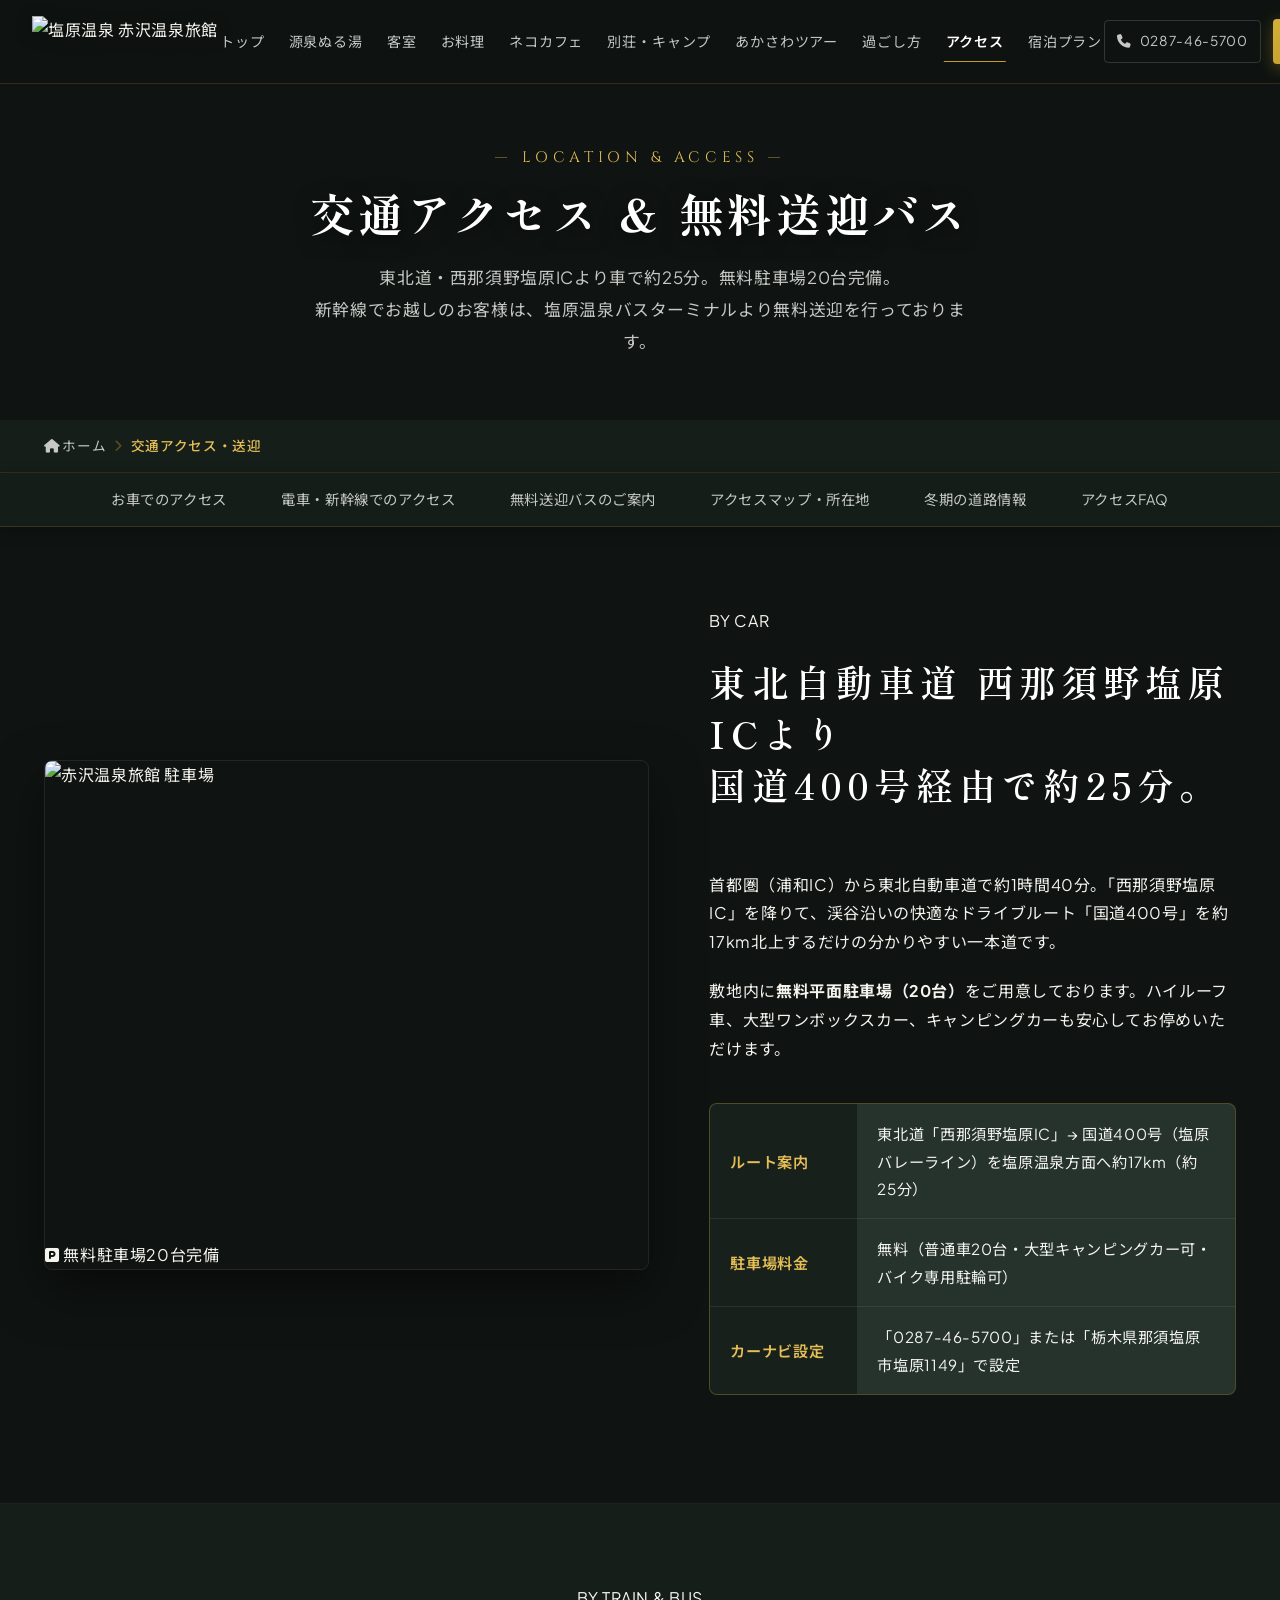
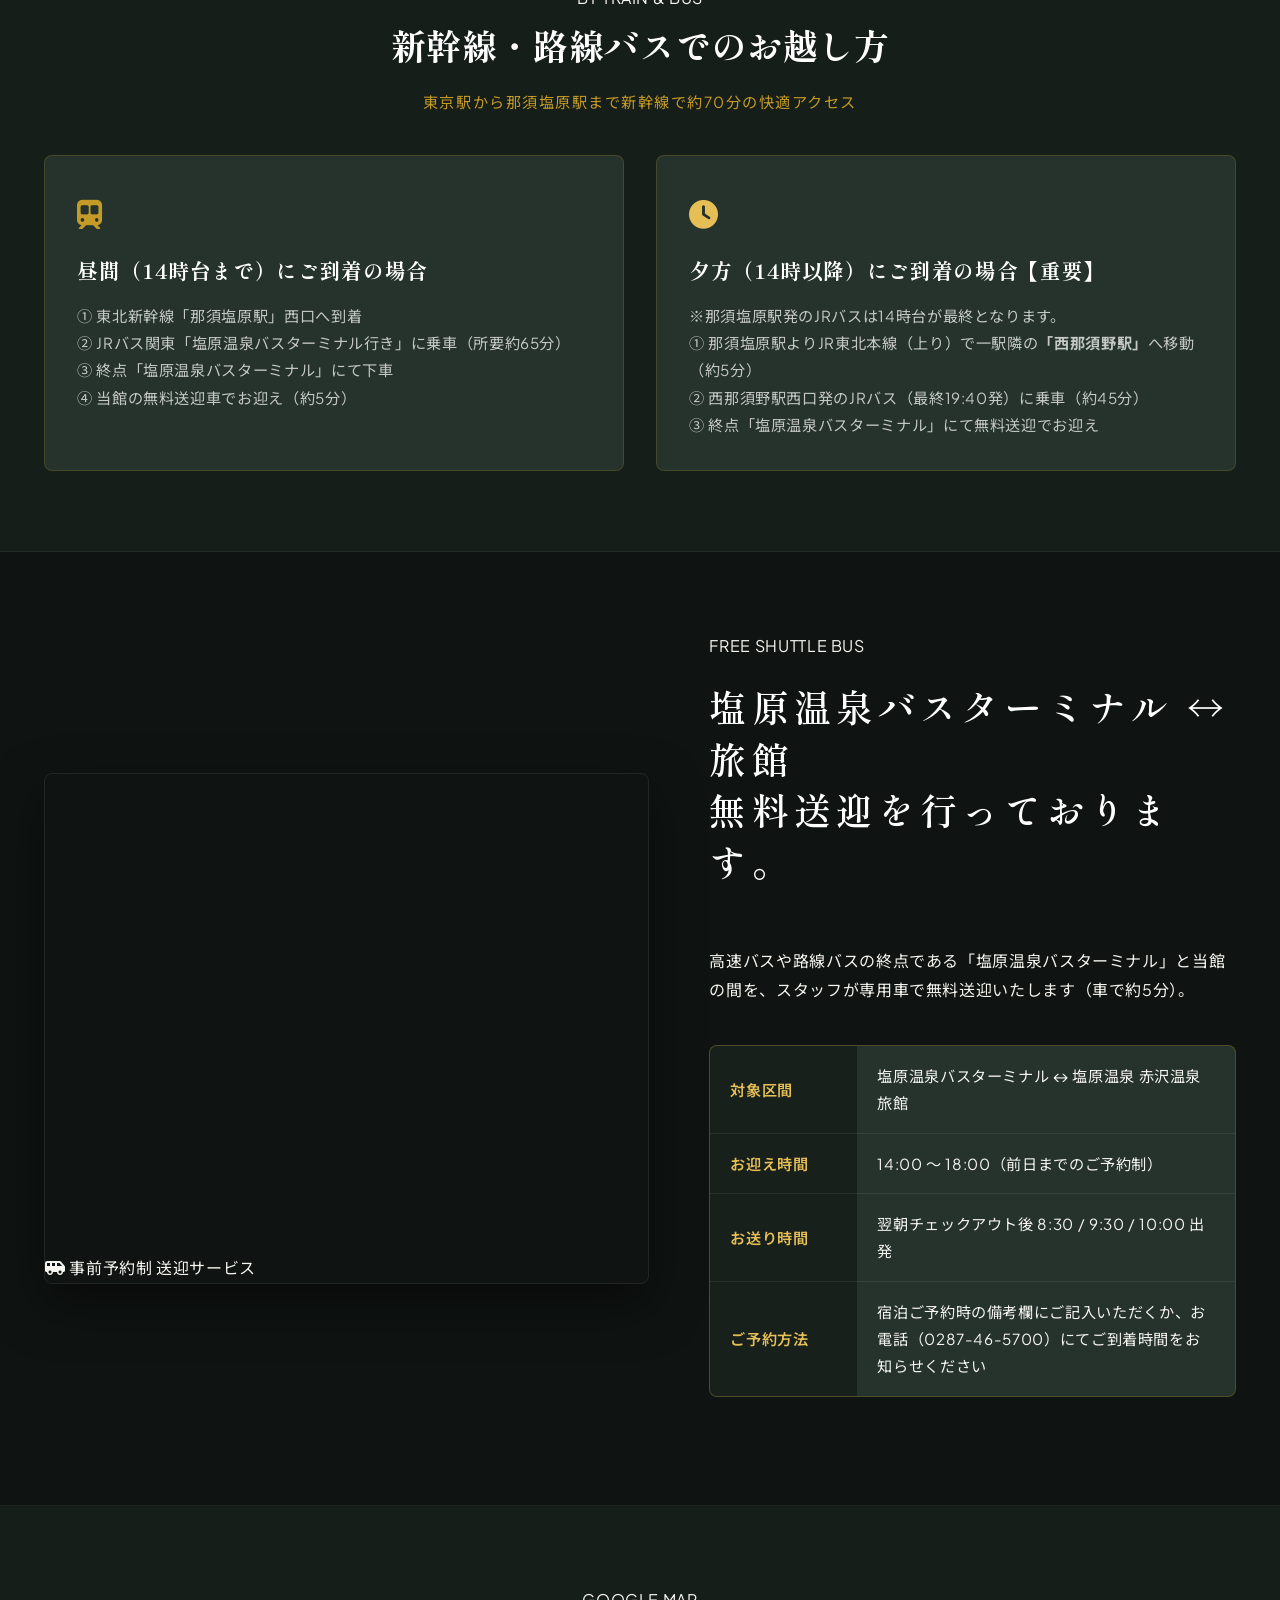
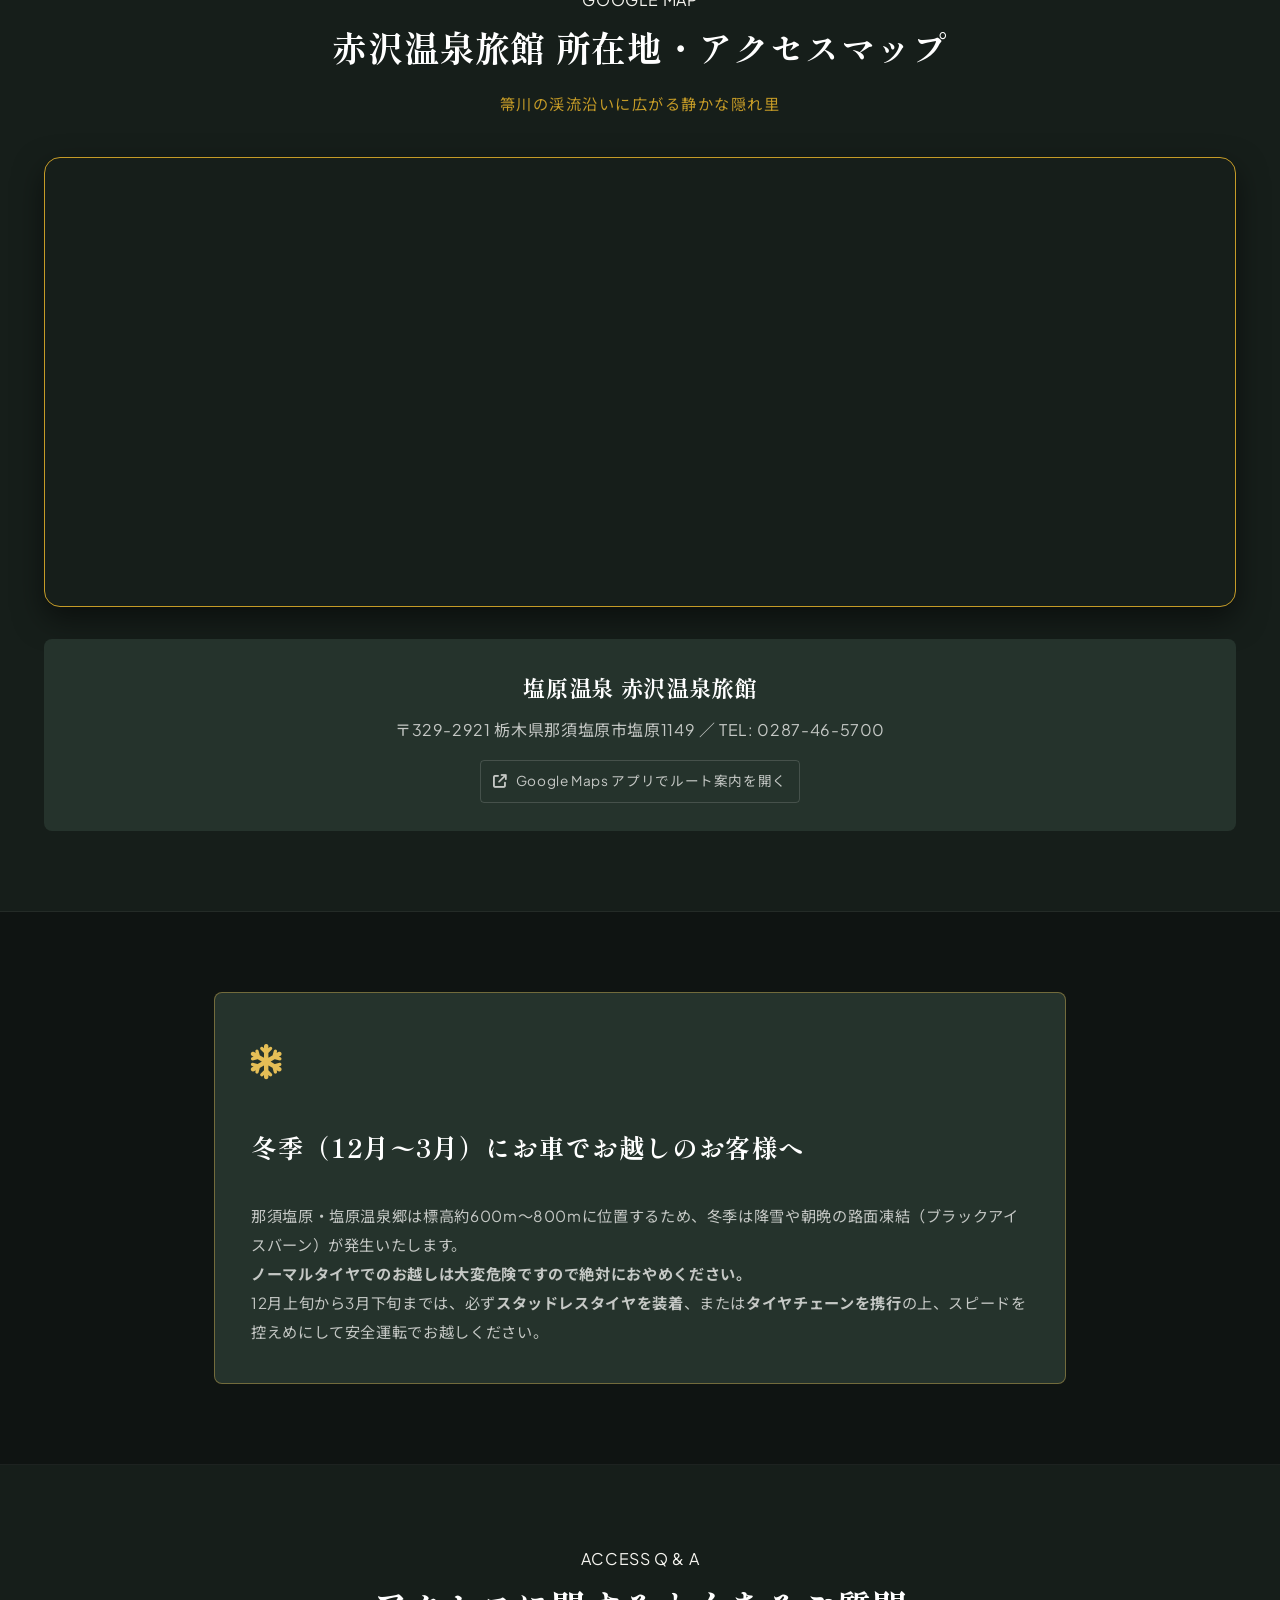
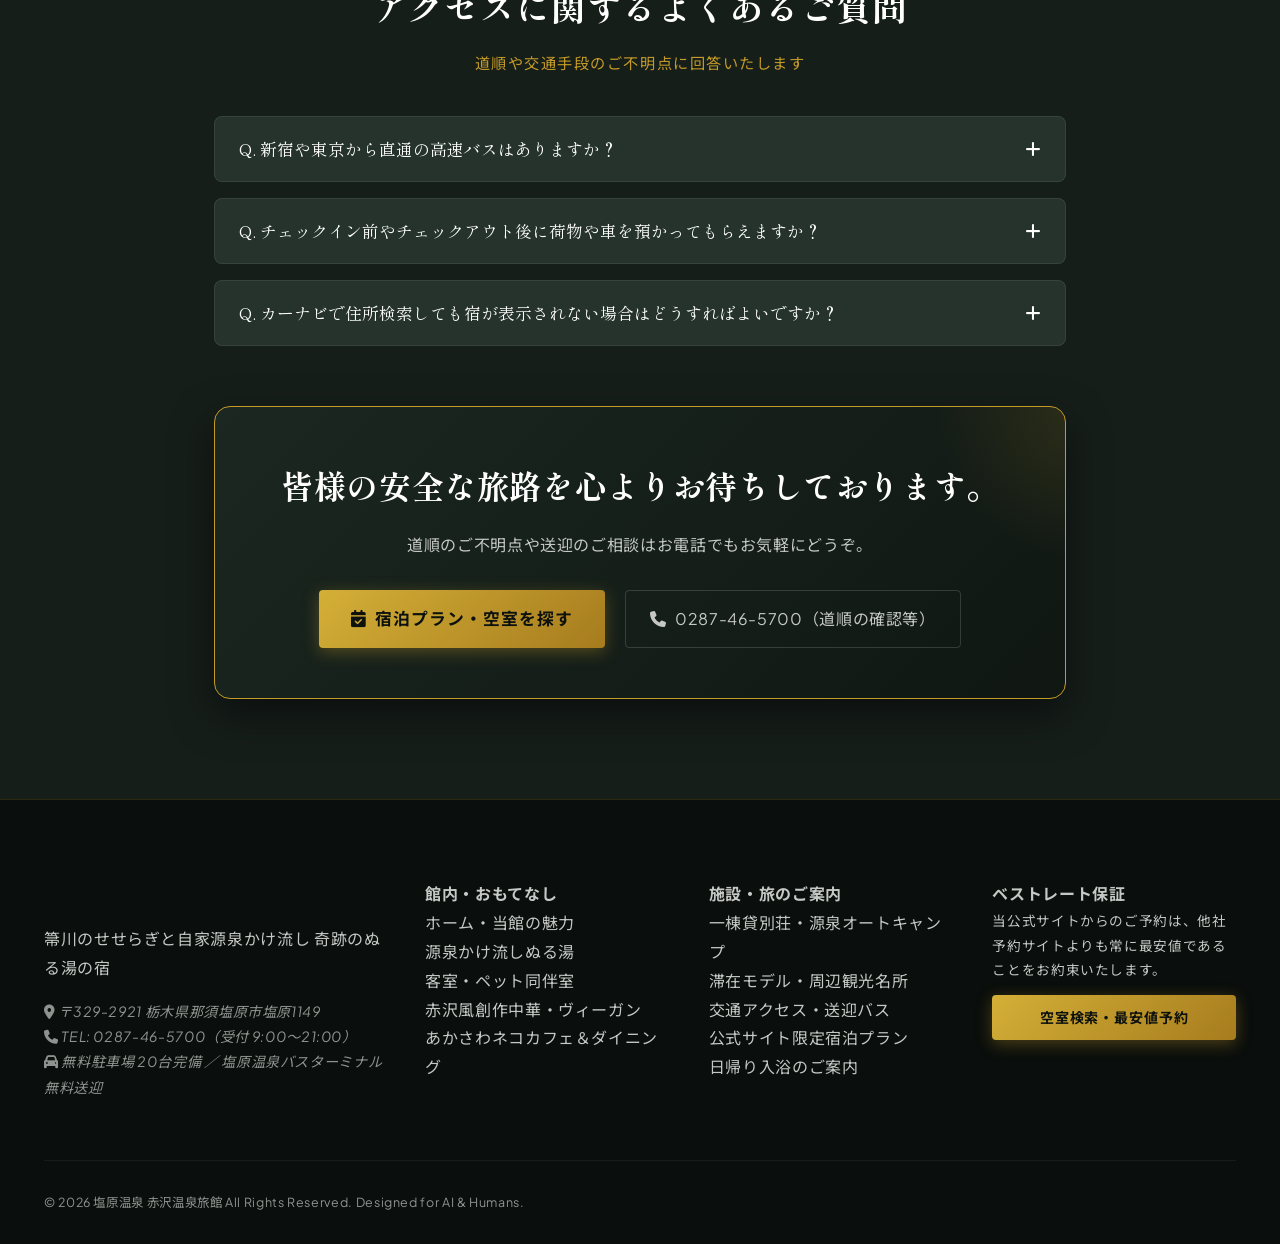
==== commit b75b8ee4: "Optimize mobile loading speed: compress heavy images, add loading=lazy and font-display improvements" ====
--- a/access.html
+++ b/access.html
@@ -21,6 +21,9 @@
   <meta name="twitter:image" content="https://akasawaonsen.com/wp03/wp-content/uploads/2025/02/DSC_2191.jpg">
 
   <!-- Google Fonts & FontAwesome -->
+  <!-- DNS Prefetch & Preconnect for Fast Font Loading -->
+  <link rel="dns-prefetch" href="https://fonts.googleapis.com">
+  <link rel="dns-prefetch" href="https://fonts.gstatic.com">
   <link rel="preconnect" href="https://fonts.googleapis.com">
   <link rel="preconnect" href="https://fonts.gstatic.com" crossorigin>
   <link href="https://fonts.googleapis.com/css2?family=Cinzel:wght@500;700&family=Noto+Sans+JP:wght@300;400;500;700&family=Noto+Serif+JP:wght@300;400;600;700&family=Plus+Jakarta+Sans:wght@400;500;600;700&family=Shippori+Mincho:wght@400;500;600;700&display=swap" rel="stylesheet">
@@ -114,7 +117,7 @@
   <header class="site-header" id="siteHeader">
     <div class="header-container">
       <a href="index.html" class="site-logo" title="塩原温泉 赤沢温泉旅館">
-        <img src="https://akasawaonsen.com/wp03/wp-content/uploads/2025/04/logo03.png" alt="塩原温泉 赤沢温泉旅館" class="site-logo-img">
+        <img src="https://akasawaonsen.com/wp03/wp-content/uploads/2025/04/logo03.png" alt="塩原温泉 赤沢温泉旅館" class="site-logo-img" decoding="async">
       </a>
 
       <nav class="nav-menu" id="navMenu">
@@ -152,7 +155,7 @@
   <div class="mobile-nav-overlay"></div>
   <aside class="mobile-nav-drawer">
     <div class="mobile-nav-header">
-      <img src="https://akasawaonsen.com/wp03/wp-content/uploads/2025/04/logo03.png" alt="赤沢温泉旅館" style="height: 38px;">
+      <img src="https://akasawaonsen.com/wp03/wp-content/uploads/2025/04/logo03.png" alt="赤沢温泉旅館" style="height: 38px;" loading="lazy decoding="async">
       <button class="mobile-nav-close" aria-label="メニューを閉じる"><i class="fa-solid fa-xmark"></i></button>
     </div>
     <nav class="mobile-nav-links">
@@ -220,7 +223,7 @@
       <div class="container">
         <div class="story-card">
           <div class="story-image-box">
-            <img src="https://akasawaonsen.com/wp03/wp-content/uploads/2025/02/DSC_2191.jpg" alt="赤沢温泉旅館 駐車場">
+            <img src="https://akasawaonsen.com/wp03/wp-content/uploads/2025/02/DSC_2191.jpg" alt="赤沢温泉旅館 駐車場" loading="lazy decoding="async">
             <span class="story-image-tag"><i class="fa-solid fa-square-parking"></i> 無料駐車場20台完備</span>
           </div>
           <div class="story-content-box">
@@ -291,7 +294,7 @@
       <div class="container">
         <div class="story-card">
           <div class="story-image-box">
-            <img src="https://akasawaonsen.com/wp03/wp-content/uploads/2025/02/DSC_2227-HDR.jpg" alt="赤沢温泉旅館 エントランス">
+            <img src="https://akasawaonsen.com/wp03/wp-content/uploads/2025/02/DSC_2227-HDR.jpg" alt="赤沢温泉旅館 エントランス" loading="lazy decoding="async">
             <span class="story-image-tag"><i class="fa-solid fa-van-shuttle"></i> 事前予約制 送迎サービス</span>
           </div>
           <div class="story-content-box">
@@ -440,7 +443,7 @@
     <div class="container">
       <div class="footer-top-grid">
         <div class="footer-brand">
-          <img src="https://akasawaonsen.com/wp03/wp-content/uploads/2025/04/logo03.png" alt="塩原温泉 赤沢温泉旅館" class="footer-logo">
+          <img src="https://akasawaonsen.com/wp03/wp-content/uploads/2025/04/logo03.png" alt="塩原温泉 赤沢温泉旅館" class="footer-logo" loading="lazy decoding="async">
           <p class="footer-catch">箒川のせせらぎと自家源泉かけ流し 奇跡のぬる湯の宿</p>
           <address class="footer-address">
             <p><i class="fa-solid fa-location-dot"></i> 〒329-2921 栃木県那須塩原市塩原1149</p>
--- a/css/style.css
+++ b/css/style.css
@@ -1,3 +1,17 @@
+/* ==========================================================================
+   高速表示・フォントFOIT解消（文字が遅れて表示される問題の解消）
+   ========================================================================== */
+html {
+  text-rendering: optimizeLegibility;
+  -webkit-font-smoothing: antialiased;
+  -moz-osx-font-smoothing: grayscale;
+}
+
+/* 画像の読み込みレイアウトシフト防止 */
+img {
+  content-visibility: auto;
+}
+
 /* ==========================================================================
    塩原温泉 赤沢温泉旅館 - 公式サイト スタイルシート
    デザインコンセプト: 和モダン・ラグジュアリー・自然の温もり
